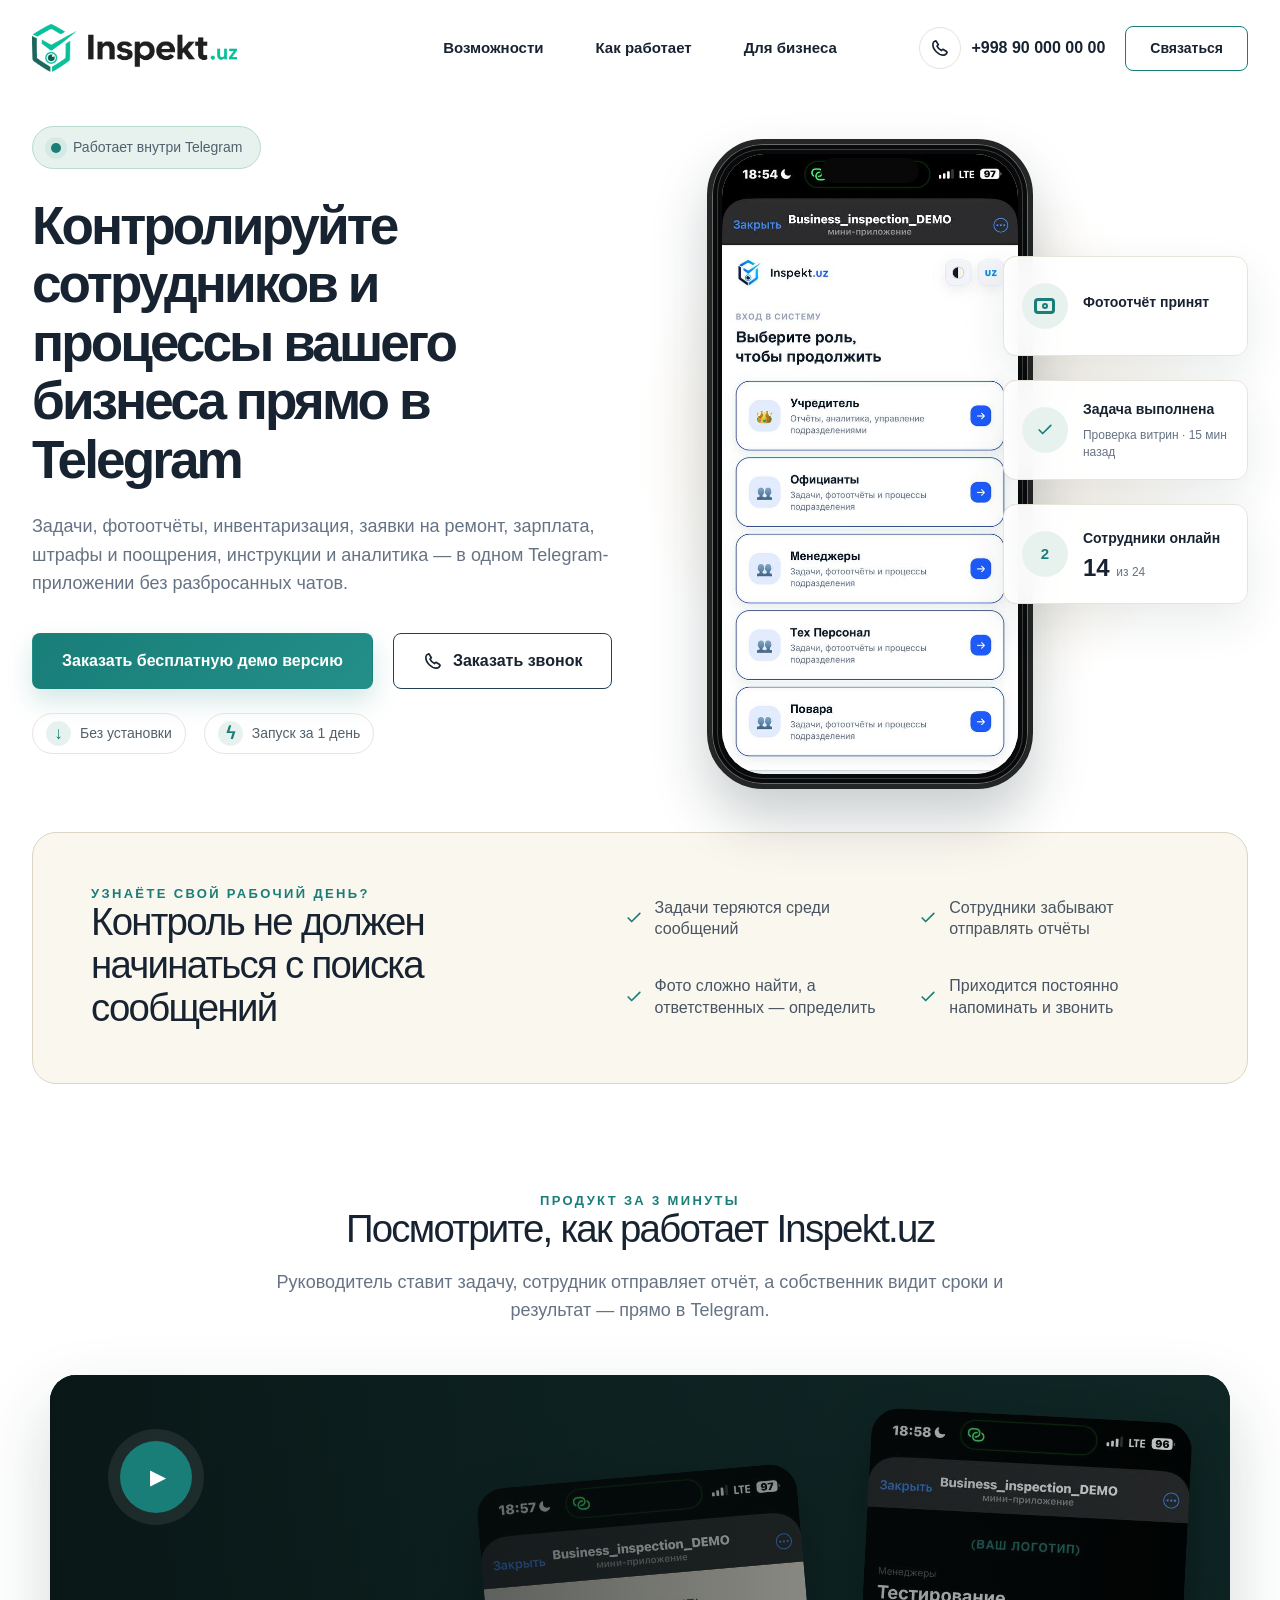
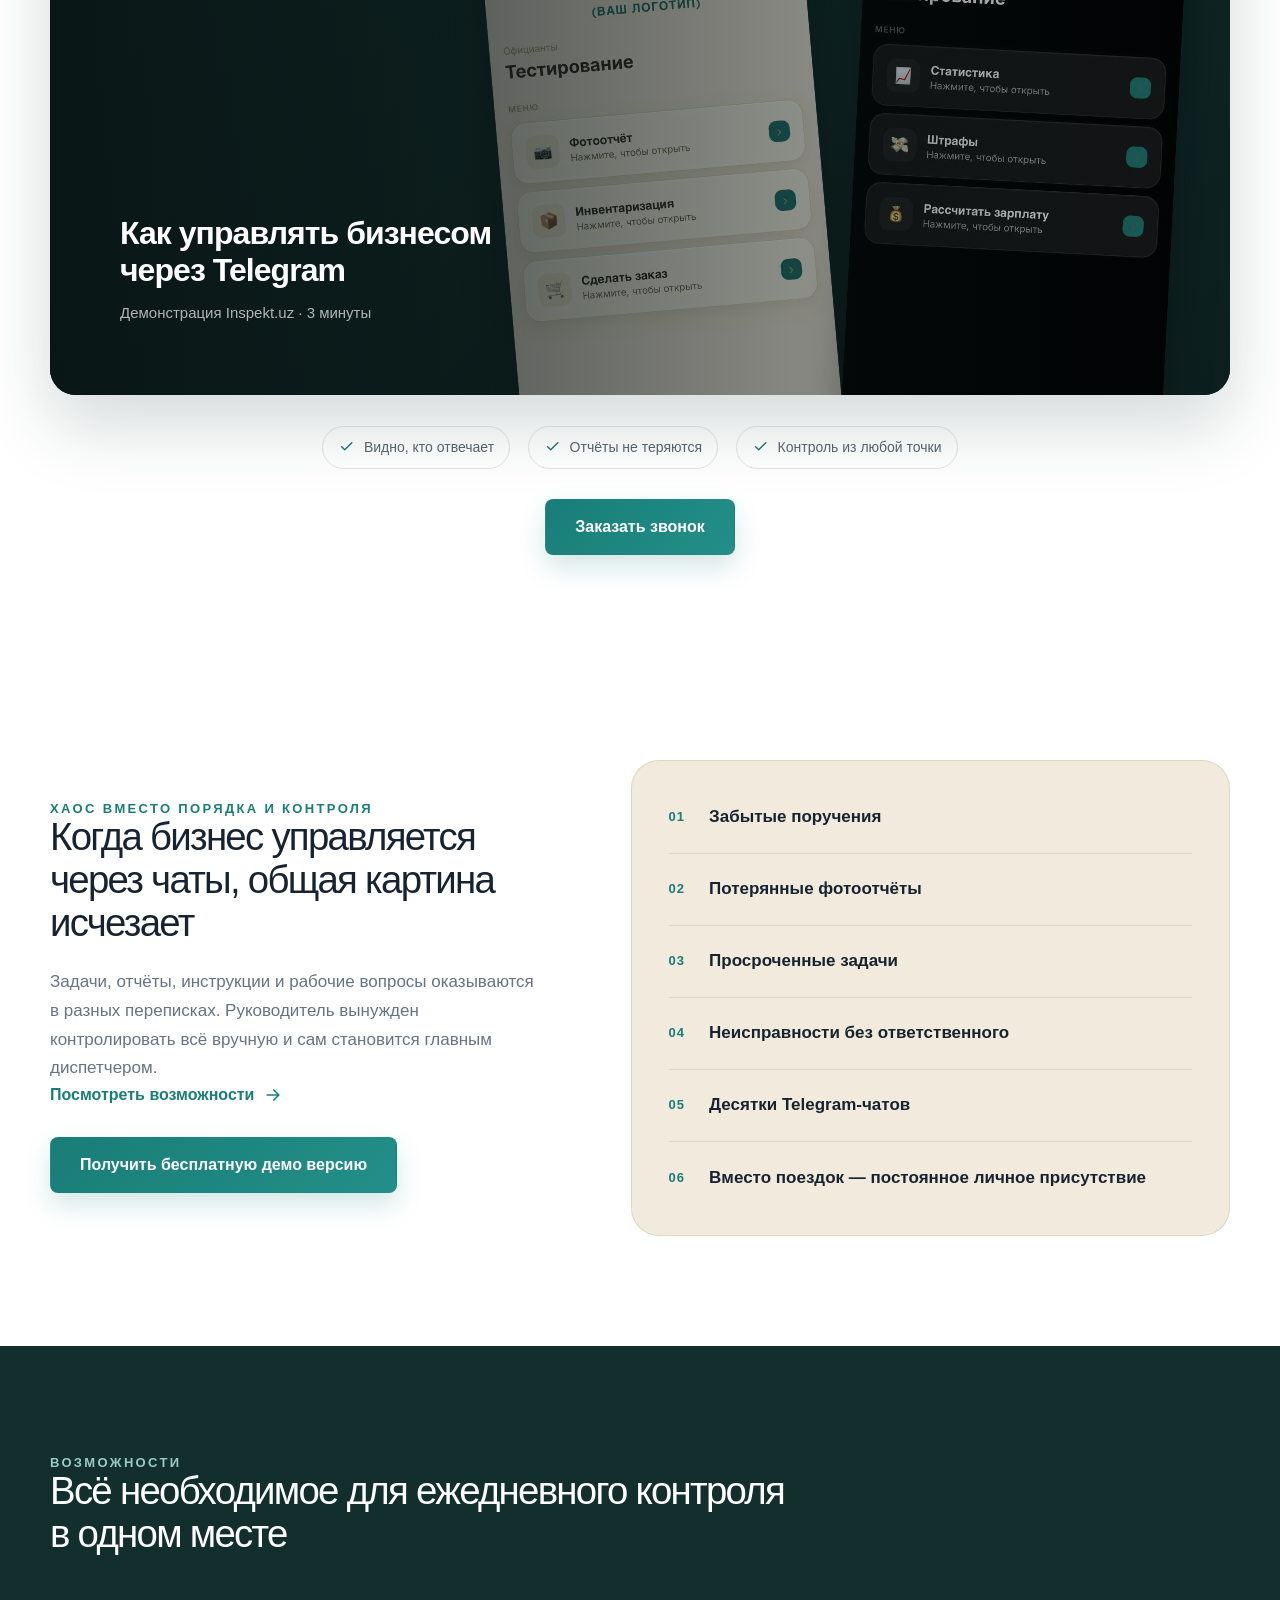
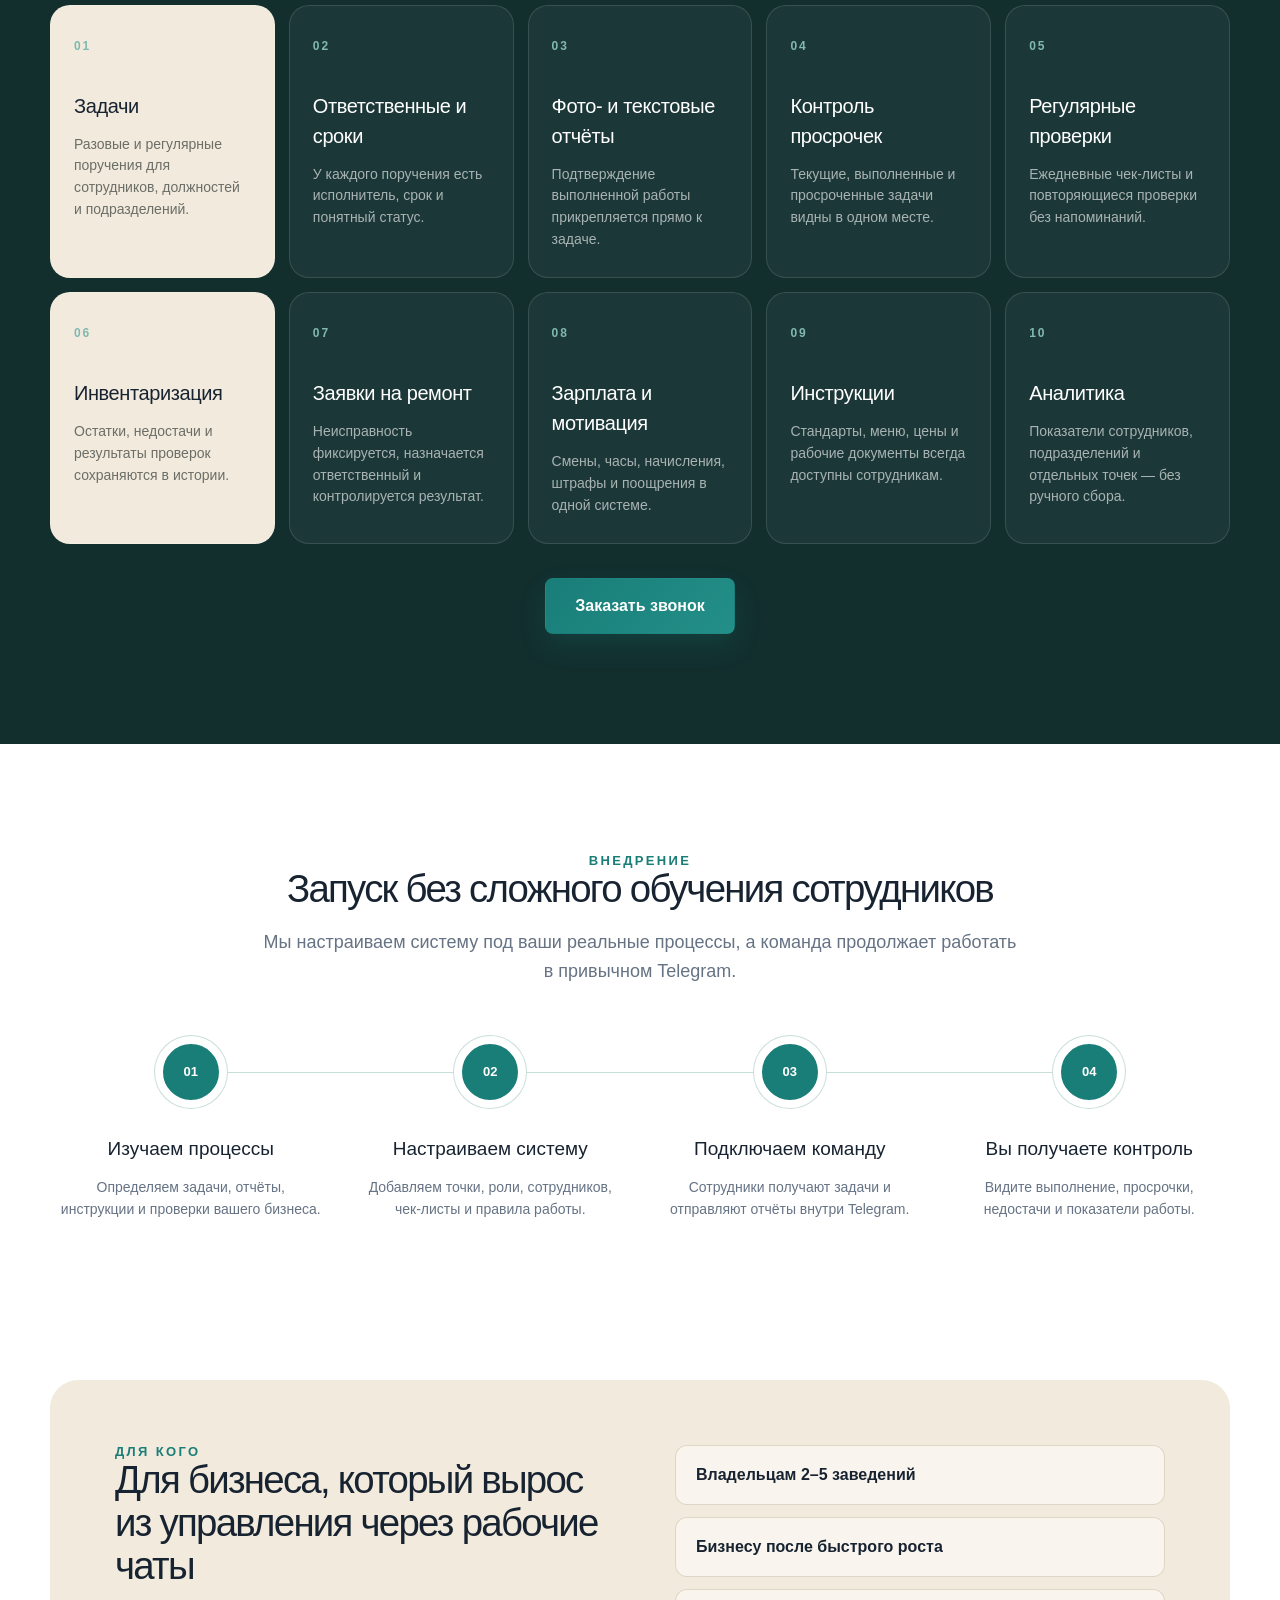
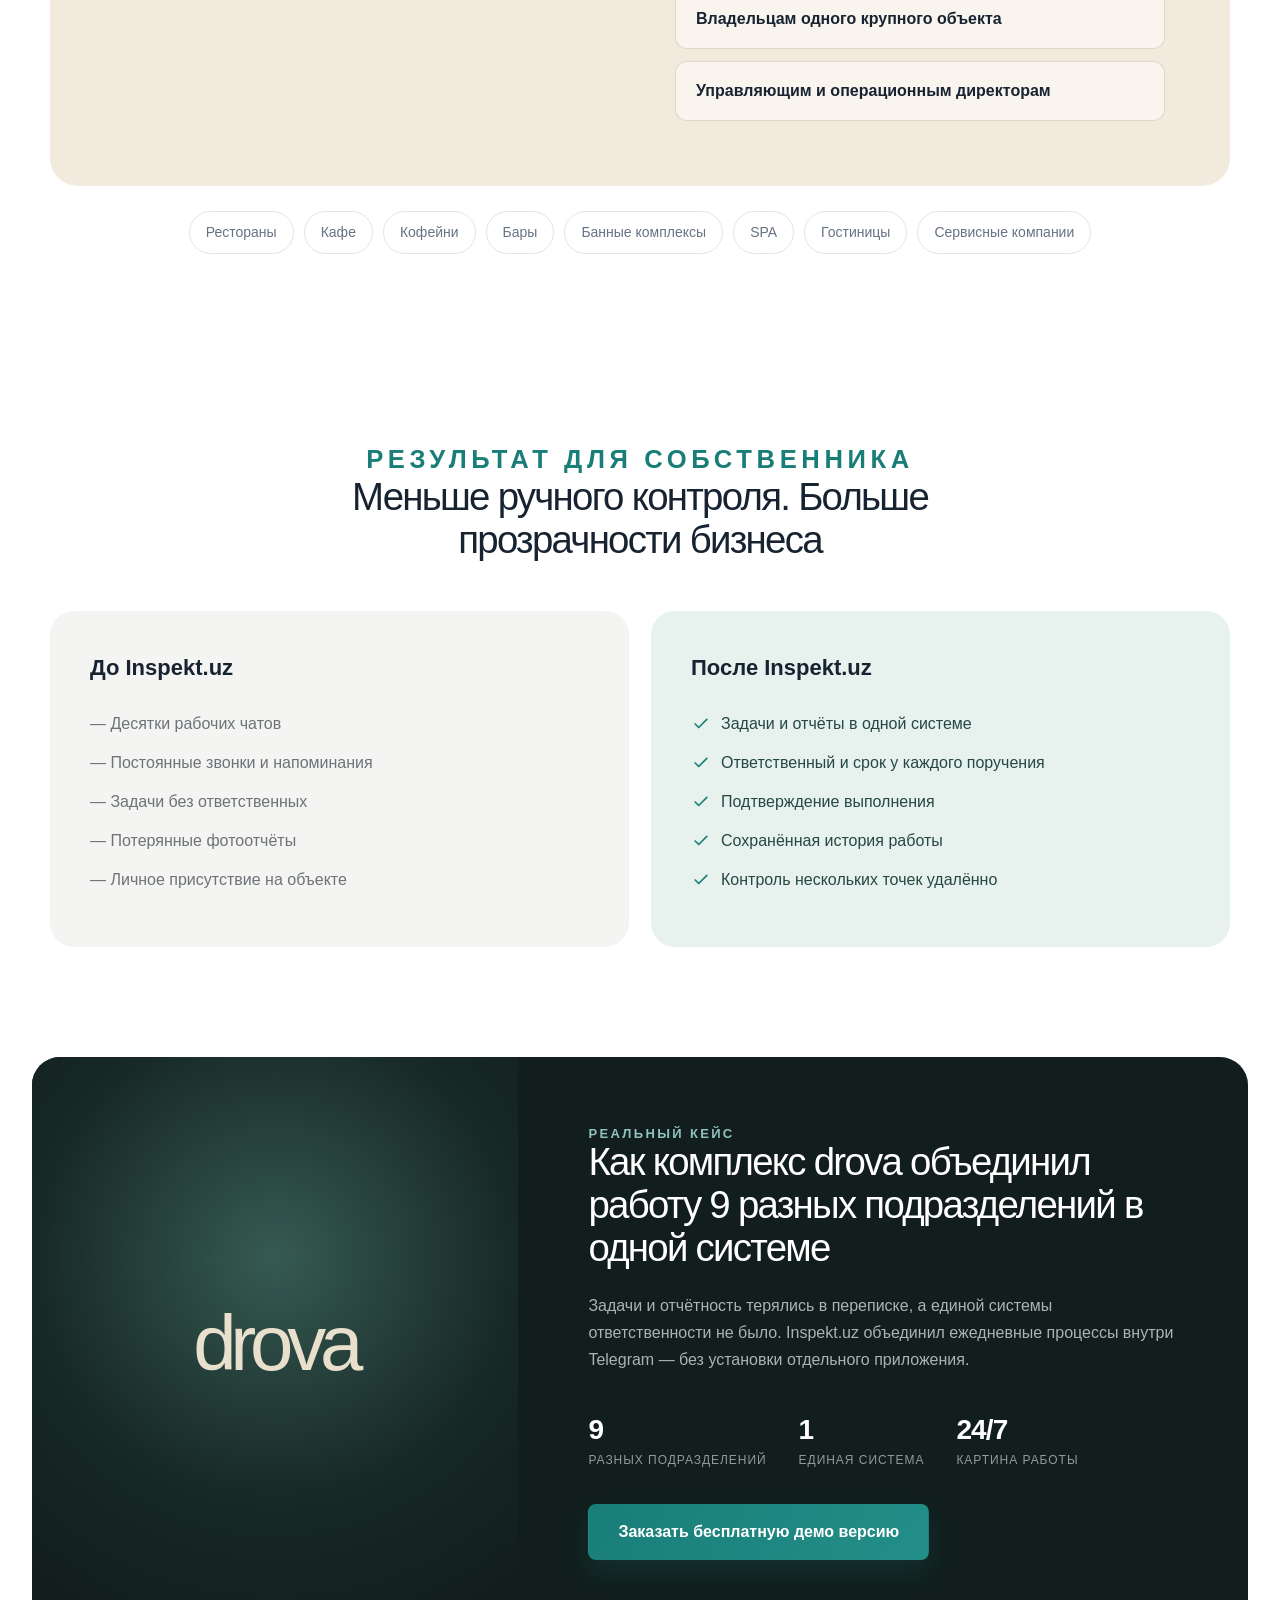
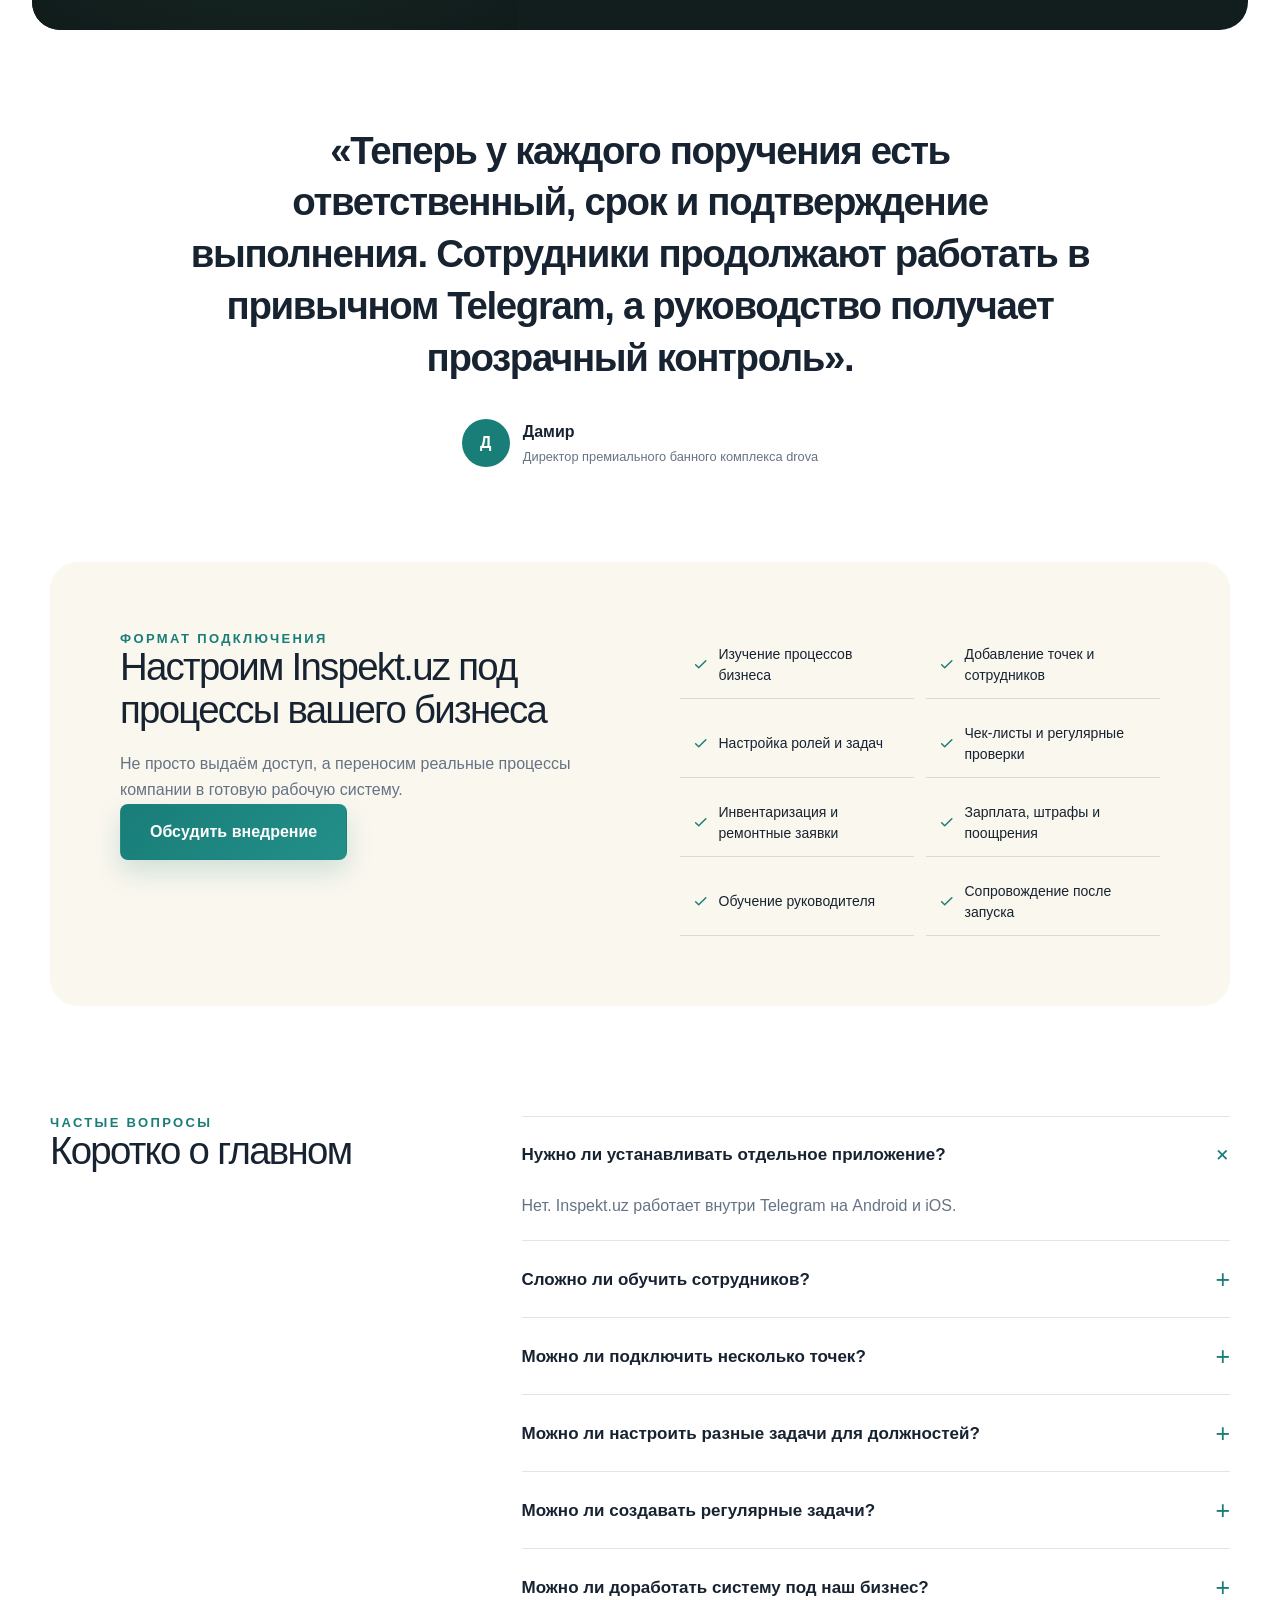
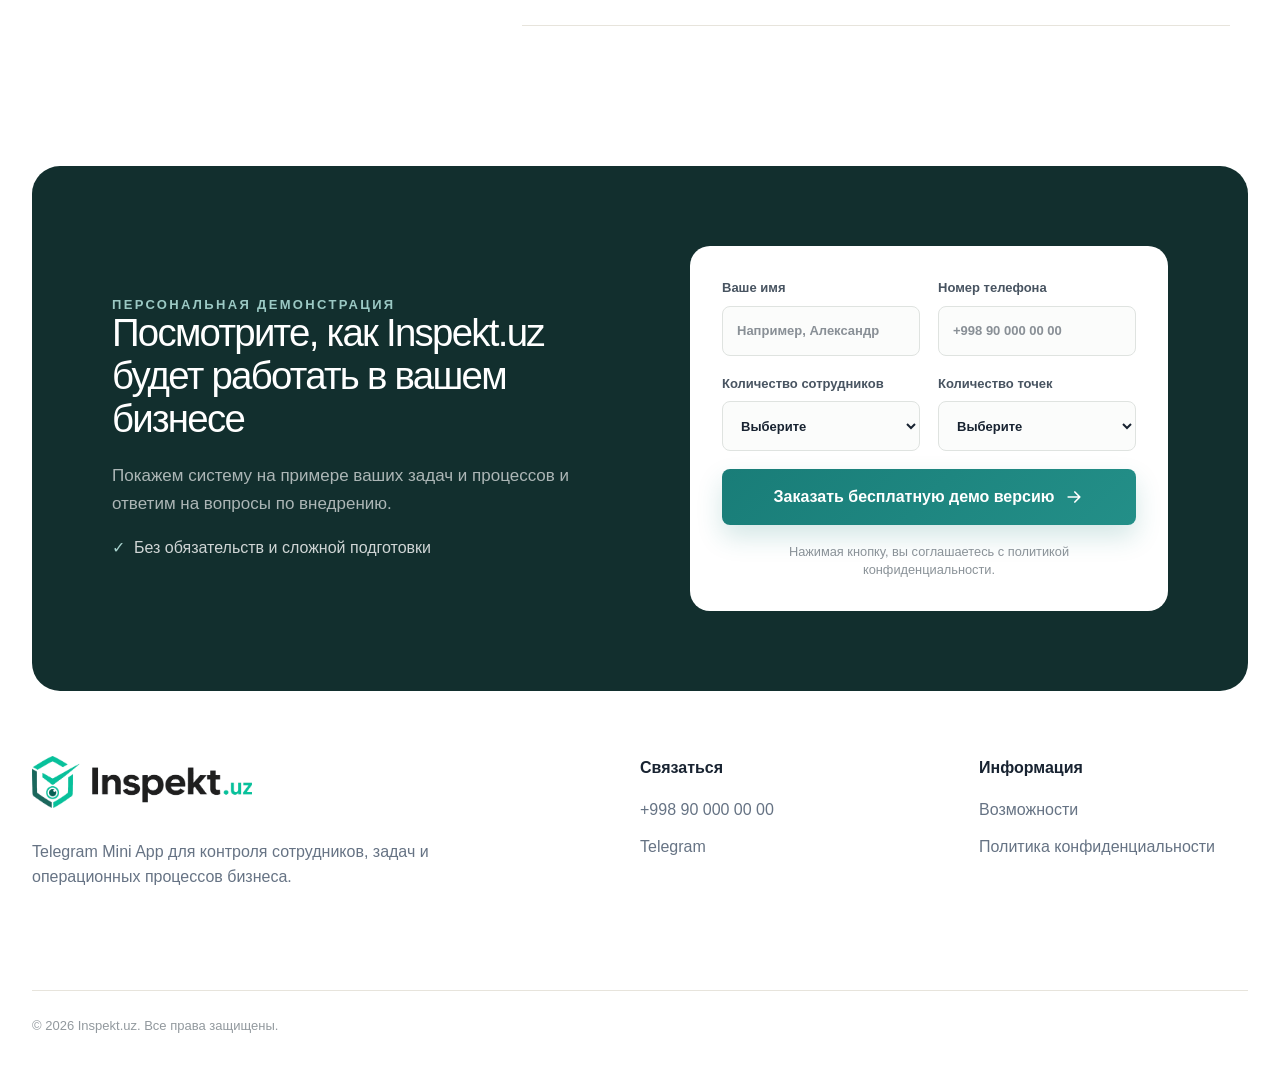
==== index.html @ cba23f5b "Update index.html" ====
<!doctype html>
<html lang="ru">
<head>
<!-- Google tag (gtag.js) -->
<script async src="https://www.googletagmanager.com/gtag/js?id=G-EM5S55DJ59"></script>
<script>
  window.dataLayer = window.dataLayer || [];
  function gtag(){dataLayer.push(arguments);}
  gtag('js', new Date());
  gtag('config', 'G-EM5S55DJ59');
</script>

<meta charset="utf-8"/>
<meta name="viewport" content="width=device-width,initial-scale=1"/>
<link rel="preload" as="image" href="[data-uri]"/>
<link rel="preload" as="image" href="[data-uri]"/>
<link rel="preload" as="image" href="[data-uri]"/>
<style>
.geist_a71539c9-module__T19VSG__className{font-family:Geist,Geist Fallback;font-style:normal}.geist_a71539c9-module__T19VSG__variable{--font-geist-sans:"Geist", "Geist Fallback"}
.geist_mono_8d43a2aa-module__8Li5zG__className{font-family:Geist Mono,Geist Mono Fallback;font-style:normal}.geist_mono_8d43a2aa-module__8Li5zG__variable{--font-geist-mono:"Geist Mono", "Geist Mono Fallback"}
@layer theme{:root,:host{--font-sans:ui-sans-serif, system-ui, sans-serif, "Apple Color Emoji", "Segoe UI Emoji", "Segoe UI Symbol", "Noto Color Emoji";--font-mono:ui-monospace, SFMono-Regular, Menlo, Monaco, Consolas, "Liberation Mono", "Courier New", monospace;--spacing:.25rem;--default-font-family:var(--font-sans);--default-mono-font-family:var(--font-mono)}}@layer base{*,:after,:before,::backdrop{box-sizing:border-box;border:0 solid;margin:0;padding:0}::file-selector-button{box-sizing:border-box;border:0 solid;margin:0;padding:0}html,:host{-webkit-text-size-adjust:100%;tab-size:4;line-height:1.5;font-family:var(--default-font-family,ui-sans-serif, system-ui, sans-serif, "Apple Color Emoji", "Segoe UI Emoji", "Segoe UI Symbol", "Noto Color Emoji");font-feature-settings:var(--default-font-feature-settings,normal);font-variation-settings:var(--default-font-variation-settings,normal);-webkit-tap-highlight-color:transparent}hr{height:0;color:inherit;border-top-width:1px}abbr:where([title]){-webkit-text-decoration:underline dotted;text-decoration:underline dotted}h1,h2,h3,h4,h5,h6{font-size:inherit;font-weight:inherit}a{color:inherit;-webkit-text-decoration:inherit;-webkit-text-decoration:inherit;-webkit-text-decoration:inherit;-webkit-text-decoration:inherit;text-decoration:inherit}b,strong{font-weight:bolder}code,kbd,samp,pre{font-family:var(--default-mono-font-family,ui-monospace, SFMono-Regular, Menlo, Monaco, Consolas, "Liberation Mono", "Courier New", monospace);font-feature-settings:var(--default-mono-font-feature-settings,normal);font-variation-settings:var(--default-mono-font-variation-settings,normal);font-size:1em}small{font-size:80%}sub,sup{vertical-align:baseline;font-size:75%;line-height:0;position:relative}sub{bottom:-.25em}sup{top:-.5em}table{text-indent:0;border-color:inherit;border-collapse:collapse}:-moz-focusring{outline:auto}progress{vertical-align:baseline}summary{display:list-item}ol,ul,menu{list-style:none}img,svg,video,canvas,audio,iframe,embed,object{vertical-align:middle;display:block}img,video{max-width:100%;height:auto}button,input,select,optgroup,textarea{font:inherit;font-feature-settings:inherit;font-variation-settings:inherit;letter-spacing:inherit;color:inherit;opacity:1;background-color:#0000;border-radius:0}::file-selector-button{font:inherit;font-feature-settings:inherit;font-variation-settings:inherit;letter-spacing:inherit;color:inherit;opacity:1;background-color:#0000;border-radius:0}:where(select:is([multiple],[size])) optgroup{font-weight:bolder}:where(select:is([multiple],[size])) optgroup option{padding-inline-start:20px}::file-selector-button{margin-inline-end:4px}::placeholder{opacity:1}@supports (not ((-webkit-appearance:-apple-pay-button))) or (contain-intrinsic-size:1px){::placeholder{color:currentColor}@supports (color:color-mix(in lab, red, red)){::placeholder{color:color-mix(in oklab, currentcolor 50%, transparent)}}}textarea{resize:vertical}::-webkit-search-decoration{-webkit-appearance:none}::-webkit-date-and-time-value{min-height:1lh;text-align:inherit}::-webkit-datetime-edit{display:inline-flex}::-webkit-datetime-edit-fields-wrapper{padding:0}::-webkit-datetime-edit{padding-block:0}::-webkit-datetime-edit-year-field{padding-block:0}::-webkit-datetime-edit-month-field{padding-block:0}::-webkit-datetime-edit-day-field{padding-block:0}::-webkit-datetime-edit-hour-field{padding-block:0}::-webkit-datetime-edit-minute-field{padding-block:0}::-webkit-datetime-edit-second-field{padding-block:0}::-webkit-datetime-edit-millisecond-field{padding-block:0}::-webkit-datetime-edit-meridiem-field{padding-block:0}::-webkit-calendar-picker-indicator{line-height:1}:-moz-ui-invalid{box-shadow:none}button,input:where([type=button],[type=reset],[type=submit]){appearance:button}::file-selector-button{appearance:button}::-webkit-inner-spin-button{height:auto}::-webkit-outer-spin-button{height:auto}[hidden]:where(:not([hidden=until-found])){display:none!important}}@layer components;@layer utilities{.visible{visibility:visible}.relative{position:relative}.start{inset-inline-start:var(--spacing)}.table{display:table}.antialiased{-webkit-font-smoothing:antialiased;-moz-osx-font-smoothing:grayscale}}:root{--ink:#182331;--muted:#667384;--teal:#197d78;--teal-dark:#0f625f;--teal-soft:#e7f2ee;--sand:#f2ebdd;--sand-light:#faf7ef;--gold:#b2a783;--line:#e7e4dc;--white:#fff;--shadow:0 18px 45px #1a2a2f17}*{box-sizing:border-box}html{scroll-behavior:smooth}body{background:var(--white);color:var(--ink);-webkit-font-smoothing:antialiased;margin:0;font-family:Arial,Helvetica,sans-serif}a{color:inherit;text-decoration:none}button,input,select{font:inherit}svg{fill:none;stroke:currentColor;stroke-width:2px;stroke-linecap:round;stroke-linejoin:round;width:1.25em;height:1.25em}.site-header{z-index:20;grid-template-columns:1fr auto 1fr;align-items:center;gap:36px;width:min(1360px,100% - 64px);height:96px;margin:0 auto;display:grid;position:relative}.brand{letter-spacing:-.04em;align-items:center;gap:13px;width:fit-content;font-size:28px;font-weight:800;display:inline-flex}.mark{grid-template-rows:1fr 1fr;grid-template-columns:1fr 1fr;gap:3px;width:34px;height:34px;display:grid;transform:rotate(45deg)}.mark i{background:var(--teal);border-radius:2px;display:block}.mark i:first-child{border-radius:9px 2px 2px}.mark i:last-child{border-radius:2px 2px 9px}.site-header nav{align-items:center;gap:52px;font-size:15px;font-weight:700;display:flex}.site-header nav a,footer a{transition:color .2s}.site-header nav a:hover,footer a:hover{color:var(--teal)}.header-actions{justify-content:flex-end;align-items:center;gap:20px;display:flex}.phone-link{white-space:nowrap;align-items:center;gap:10px;font-weight:700;display:inline-flex}.round-icon{border:1px solid var(--line);width:42px;height:42px;color:var(--ink);border-radius:50%;place-items:center;display:grid}.button{cursor:pointer;border:1px solid #0000;border-radius:8px;justify-content:center;align-items:center;gap:10px;min-height:56px;padding:0 29px;font-weight:750;transition:transform .2s,box-shadow .2s,background .2s;display:inline-flex}.button:hover{transform:translateY(-2px)}.button-primary{color:#fff;background:linear-gradient(135deg, var(--teal), #238f88);box-shadow:0 12px 26px #197d7830}.button-primary:hover{box-shadow:0 16px 32px #197d7847}.button-outline{color:var(--ink);background:#fff;border-color:#254055}.button-outline:hover{background:var(--sand-light)}.button-small{border-color:var(--teal);min-height:45px;padding:0 24px;font-size:14px}.hero{grid-template-columns:51% 49%;align-items:center;width:min(1360px,100% - 64px);min-height:720px;margin:0 auto;display:grid;position:relative}.hero-copy{z-index:2;padding:30px 30px 78px 0;position:relative}.eyebrow{background:var(--teal-soft);color:#50616e;border:1px solid #b9d9d2;border-radius:999px;align-items:center;gap:12px;margin-bottom:28px;padding:10px 18px;font-size:14px;display:inline-flex}.eyebrow span{background:var(--teal);border-radius:50%;width:10px;height:10px;box-shadow:0 0 0 6px #197d7814}h1,h2,h3,p{margin-top:0}h1{letter-spacing:-.055em;max-width:690px;margin-bottom:23px;font-size:clamp(46px,4.15vw,67px);font-weight:800;line-height:1.1}.hero-lead{max-width:650px;color:var(--muted);margin-bottom:35px;font-size:18px;line-height:1.58}.hero-buttons{gap:20px;display:flex}.hero-notes{color:#52616c;gap:18px;margin-top:24px;display:flex}.hero-notes>span{border:1px solid var(--line);border-radius:999px;align-items:center;gap:9px;padding:7px 13px;font-size:14px;display:inline-flex}.note-icon{background:var(--teal-soft);width:25px;height:25px;color:var(--teal);border-radius:50%;place-items:center;font-size:17px;display:grid}.hero-visual{justify-content:center;align-items:center;height:100%;padding-right:160px;display:flex;position:relative}.soft-orbit{background:radial-gradient(circle,#f2ebdde6 0,#f2ebdd6b 47%,#0000 70%);border-radius:50%;width:580px;height:580px;position:absolute;top:58px;left:-20px}.phone-frame{z-index:3;background:#090a0b;border:5px solid #242525;border-radius:56px;width:326px;height:650px;padding:10px;position:relative;overflow:hidden;box-shadow:0 30px 55px #0d1f2438,inset 0 0 0 1px #6c6c6c}.phone-frame:after{content:"";pointer-events:none;border:1px solid #fff3;border-radius:45px;position:absolute;inset:5px}.phone-speaker{z-index:6;background:#080808;border-radius:999px;width:98px;height:25px;position:absolute;top:14px;left:50%;transform:translate(-50%)}.screen{background:var(--sand);border-radius:43px;width:100%;height:100%;overflow:hidden}.screen img{object-fit:cover;object-position:center top;width:100%;height:100%}.floating-cards{z-index:6;gap:24px;width:245px;display:grid;position:absolute;top:160px;right:0}.float-card{border:1px solid var(--line);min-height:100px;box-shadow:var(--shadow);-webkit-backdrop-filter:blur(12px);backdrop-filter:blur(12px);background:#fffffff2;border-radius:13px;align-items:center;gap:15px;padding:18px;display:flex}.float-card b{margin-bottom:7px;font-size:14px;display:block}.float-card small{color:var(--muted);font-size:12px;line-height:1.4;display:block}.float-card strong{font-size:24px;line-height:1;display:block}.float-card strong small{font-weight:400;display:inline}.float-icon{background:var(--teal-soft);width:46px;height:46px;color:var(--teal);border-radius:50%;flex:0 0 46px;place-items:center;font-weight:800;display:grid}.camera-icon:before{content:"";border:3px solid;border-radius:4px;width:21px;height:16px}.camera-icon:after{content:"";border:2px solid;border-radius:50%;width:6px;height:6px;position:absolute}.camera-icon{position:relative}.people-icon{letter-spacing:-4px;padding-right:4px;font-size:15px}.problem-strip{background:var(--sand-light);border:1px solid #ddd5c3;border-radius:24px;grid-template-columns:.9fr 1.1fr;gap:70px;width:min(1360px,100% - 64px);margin:0 auto;padding:54px 58px;display:grid}.kicker{color:var(--teal);text-transform:uppercase;letter-spacing:.18em;font-size:13px;font-weight:800;line-height:1}.problem-strip h2,.section-heading h2,.chaos-copy h2,.audience-panel h2,.case-copy h2,.setup-copy h2,.contact-copy h2{letter-spacing:-.045em;margin-bottom:0;font-size:clamp(34px,3vw,49px);line-height:1.12}.problem-list{grid-template-columns:1fr 1fr;gap:15px 24px;margin:0;padding:0;list-style:none;display:grid}.problem-list li{color:#485461;align-items:center;gap:11px;line-height:1.35;display:flex}.problem-list svg,.result-pills svg,.after svg,.setup-list svg{color:var(--teal);flex:none}.section{width:min(1180px,100% - 64px);margin:0 auto;padding:110px 0}.section-heading{max-width:760px;margin-bottom:50px}.section-heading.centered{text-align:center;margin-left:auto;margin-right:auto}.section-heading h2{margin-bottom:18px}.section-heading>p:last-child{color:var(--muted);font-size:18px;line-height:1.6}.video-section{padding-bottom:95px}.video-cover{aspect-ratio:16/8.4;color:#fff;cursor:pointer;background:#132424;border:0;border-radius:26px;width:100%;padding:0;position:relative;overflow:hidden;box-shadow:0 30px 70px #1030302e}.video-cover:after{content:"";background:linear-gradient(90deg,#081212e0,#08121233);position:absolute;inset:0}.video-screen{background:linear-gradient(135deg,#163c3a,#0d2221);justify-content:flex-end;gap:28px;padding:40px 55px;display:flex;position:absolute;inset:0;overflow:hidden}.video-screen img{object-fit:cover;object-position:top;border-radius:28px;width:30%;height:130%;transform:rotate(3deg);box-shadow:0 20px 45px #00000059}.video-screen img:first-child{transform:translateY(60px)rotate(-5deg)}.play{z-index:3;background:var(--teal);border-radius:50%;place-items:center;width:72px;height:72px;padding-left:4px;font-size:21px;display:grid;position:absolute;top:66px;left:70px;box-shadow:0 0 0 12px #ffffff14}.video-copy{z-index:3;text-align:left;max-width:430px;position:absolute;bottom:70px;left:70px}.video-copy b{letter-spacing:-.03em;font-size:32px;line-height:1.18;display:block}.video-copy small{color:#ffffffad;margin-top:12px;font-size:15px;display:block}.result-pills{justify-content:center;align-items:center;gap:18px;margin-top:24px;display:flex}.result-pills span{border:1px solid var(--line);color:#596572;border-radius:999px;align-items:center;gap:8px;padding:10px 15px;font-size:14px;display:inline-flex}.chaos-section{grid-template-columns:.9fr 1.1fr;align-items:center;gap:90px;display:grid}.chaos-copy h2{margin-bottom:24px}.chaos-copy>p:not(.kicker){color:var(--muted);font-size:17px;line-height:1.7}.text-link{color:var(--teal);align-items:center;gap:9px;font-weight:800;display:inline-flex}.chaos-card{background:var(--sand);border-radius:28px;padding:22px 38px;box-shadow:inset 0 0 0 1px #b2a7834d}.chaos-card div{border-bottom:1px solid #b2a78347;align-items:center;gap:24px;min-height:72px;display:flex}.chaos-card div:last-child{border:0}.chaos-card span{color:var(--teal);letter-spacing:.08em;font-size:13px;font-weight:800}.chaos-card b{font-size:17px}.features-section{color:#fff;background:#122f2e;width:100%;max-width:none;padding-left:max(32px,50% - 590px);padding-right:max(32px,50% - 590px)}.features-section .kicker{color:#9bc9c4}.feature-grid{grid-template-columns:repeat(5,1fr);gap:14px;display:grid}.feature-card{background:#ffffff0b;border:1px solid #ffffff1f;border-radius:20px;min-height:245px;padding:27px 23px}.feature-card.accented{background:var(--sand);color:var(--ink)}.feature-number{color:#80b8b2;letter-spacing:.16em;font-size:12px;font-weight:800}.feature-card h3{letter-spacing:-.02em;margin:34px 0 13px;font-size:20px}.feature-card p{color:#ffffff9e;font-size:14px;line-height:1.55}.feature-card.accented p{color:#6b6d67}.steps-section{padding-bottom:90px}.steps{grid-template-columns:repeat(4,1fr);gap:18px;display:grid;position:relative}.steps:before{content:"";background:#c8ded9;height:1px;position:absolute;top:36px;left:12%;right:12%}.steps article{z-index:2;text-align:center;padding:0 10px;position:relative}.steps article>span{background:var(--teal);color:#fff;border:8px solid #fff;border-radius:50%;place-items:center;width:72px;height:72px;margin:0 auto 27px;font-size:13px;font-weight:800;display:grid;box-shadow:0 0 0 1px #c8ded9}.steps h3{margin-bottom:12px;font-size:19px}.steps p{color:var(--muted);font-size:14px;line-height:1.6}.audience-section{padding-top:70px}.audience-panel{background:var(--sand);border-radius:28px;grid-template-columns:1fr 1fr;gap:70px;padding:65px;display:grid}.audience-list{gap:12px;display:grid}.audience-list span{background:#ffffff80;border:1px solid #b2a78361;border-radius:12px;padding:17px 20px;font-weight:700}.industries{flex-wrap:wrap;justify-content:center;gap:10px;margin-top:25px;display:flex}.industries span{border:1px solid var(--line);color:var(--muted);border-radius:999px;padding:10px 16px;font-size:14px}.comparison-section{padding-top:80px}.comparison{grid-template-columns:1fr 1fr;gap:22px;display:grid}.comparison article{border-radius:24px;padding:40px}.comparison .before{color:#6d7378;background:#f4f4f2}.comparison .after{background:var(--teal-soft);color:#264744}.comparison-label{color:var(--ink);margin-bottom:28px;font-size:22px;font-weight:800;display:block}.comparison p{align-items:center;gap:10px;margin-bottom:15px;font-size:16px;display:flex}.case-section{color:#fff;background:#111e1d;border-radius:28px;grid-template-columns:.8fr 1.2fr;width:min(1360px,100% - 64px);min-height:560px;padding:0;display:grid;overflow:hidden}.case-brand{letter-spacing:-.08em;color:#e8dfcd;background:radial-gradient(circle at 50% 35%,#365a53 0,#172825 55%,#101b1a 100%);place-items:center;font-size:78px;font-weight:300;display:grid}.case-copy{padding:70px}.case-copy .kicker{color:#91c3bd}.case-copy h2{margin-bottom:23px}.case-copy>p:not(.kicker){color:#ffffffa8;line-height:1.7}.case-stats{gap:32px;margin:35px 0;display:flex}.case-stats span{color:#ffffff8c;text-transform:uppercase;letter-spacing:.08em;font-size:12px}.case-stats b{color:#fff;letter-spacing:-.03em;font-size:28px;display:block}.testimonial-section{text-align:center;padding-top:95px;padding-bottom:95px}.testimonial-section blockquote{letter-spacing:-.035em;max-width:900px;margin:0 auto 35px;font-size:clamp(27px,3vw,42px);font-weight:700;line-height:1.35}.author{text-align:left;align-items:center;gap:13px;display:inline-flex}.author>span{color:#fff;background:var(--teal);border-radius:50%;place-items:center;width:48px;height:48px;font-weight:800;display:grid}.author b,.author small{display:block}.author small{color:var(--muted);margin-top:3px}.setup-section{background:var(--sand-light);border-radius:28px;grid-template-columns:1fr 1fr;gap:80px;padding:70px;display:grid}.setup-copy h2{margin-bottom:20px}.setup-copy>p:not(.kicker){color:var(--muted);line-height:1.65}.setup-list{grid-template-columns:1fr 1fr;gap:12px;display:grid}.setup-list span{border-bottom:1px solid #e2dac9;align-items:center;gap:9px;padding:12px;font-size:14px;display:flex}.faq-section{grid-template-columns:.7fr 1.3fr;gap:90px;display:grid}.faq-list details{border-top:1px solid var(--line)}.faq-list details:last-child{border-bottom:1px solid var(--line)}.faq-list summary{cursor:pointer;justify-content:space-between;align-items:center;gap:24px;min-height:76px;font-size:17px;font-weight:750;list-style:none;display:flex}.faq-list summary::-webkit-details-marker{display:none}.faq-list summary span{color:var(--teal);font-size:25px;font-weight:400;transition:transform .2s}.faq-list details[open] summary span{transform:rotate(45deg)}.faq-list details p{max-width:700px;color:var(--muted);padding:0 45px 22px 0;line-height:1.6}.contact-section{color:#fff;background:#122f2e;border-radius:28px;grid-template-columns:1fr 1fr;align-items:center;gap:100px;width:min(1360px,100% - 64px);margin:30px auto 0;padding:80px;display:grid}.contact-copy .kicker{color:#9bc9c4}.contact-copy h2{margin-bottom:22px}.contact-copy>p:not(.kicker){color:#ffffffa6;font-size:17px;line-height:1.65}.contact-note{color:#fffc;align-items:center;gap:9px;margin-top:18px;display:inline-flex}.contact-note span{color:#a8d3ce}form{color:var(--ink);background:#fff;border-radius:20px;grid-template-columns:1fr 1fr;gap:18px;padding:32px;display:grid}form label{color:#485461;gap:8px;font-size:13px;font-weight:700;display:grid}form input,form select{width:100%;height:50px;color:var(--ink);background:#fbfcfb;border:1px solid #dfe3e0;border-radius:8px;outline:none;padding:0 14px}form input:focus,form select:focus{border-color:var(--teal);box-shadow:0 0 0 3px #197d781a}form .button{border:0;grid-column:1/-1;width:100%}form>small{color:#8a9298;text-align:center;grid-column:1/-1;line-height:1.4}.success-message{text-align:center;min-height:370px;color:var(--ink);background:#fff;border-radius:20px;flex-direction:column;justify-content:center;align-items:center;padding:50px;display:flex}.success-message>span{background:var(--teal-soft);width:66px;height:66px;color:var(--teal);border-radius:50%;place-items:center;font-size:28px;display:grid}.success-message h3{margin:22px 0 10px;font-size:27px}.success-message p{max-width:360px;color:var(--muted);line-height:1.6}footer{grid-template-columns:2fr 1fr 1fr;gap:70px;width:min(1360px,100% - 64px);margin:0 auto;padding:65px 0 30px;display:grid}.footer-brand p{max-width:430px;color:var(--muted);margin-top:24px;line-height:1.6}footer>div:not(.footer-brand){color:var(--muted);flex-direction:column;gap:13px;display:flex}footer>div b{color:var(--ink);margin-bottom:5px}.copyright{border-top:1px solid var(--line);color:#92999e;grid-column:1/-1;margin-top:30px;padding-top:25px;font-size:13px}@media (max-width:1100px){.site-header{grid-template-columns:1fr auto}.site-header nav,.phone-link{display:none}.hero{grid-template-columns:55% 45%;min-height:670px}.hero-visual{padding-right:0}.phone-frame{width:285px;height:570px}.floating-cards{display:none}.feature-grid{grid-template-columns:repeat(2,1fr)}.feature-card:last-child{grid-column:span 2}.case-copy{padding:50px}}@media (max-width:800px){.site-header,.hero,.problem-strip,.case-section,.contact-section,footer{width:min(100% - 32px,620px)}.site-header{height:76px}.brand{font-size:23px}.mark{width:29px;height:29px}.button-small{min-height:41px;padding:0 16px}.hero{text-align:center;grid-template-columns:1fr;min-height:auto;padding-top:50px;overflow:hidden}.hero-copy{padding:0}.eyebrow{margin-bottom:22px}h1{margin-left:auto;margin-right:auto;font-size:clamp(40px,11vw,55px)}.hero-lead{margin-left:auto;margin-right:auto;font-size:16px}.hero-buttons,.hero-notes{justify-content:center}.hero-visual{height:590px;margin-top:38px;padding:0}.soft-orbit{width:520px;height:520px;left:50%;transform:translate(-50%)}.phone-frame{width:278px;height:555px}.problem-strip{text-align:center;grid-template-columns:1fr;gap:30px;padding:35px 25px}.problem-list{text-align:left;grid-template-columns:1fr}.section{width:min(100% - 32px,620px);padding:78px 0}.section-heading{text-align:center;margin-left:auto;margin-right:auto}.video-cover{aspect-ratio:1/.85}.video-screen{opacity:.5;gap:12px;padding:20px}.video-screen img{width:48%}.play{width:58px;height:58px;top:30px;left:30px}.video-copy{max-width:calc(100% - 60px);bottom:34px;left:30px}.video-copy b{font-size:25px}.result-pills{flex-wrap:wrap}.chaos-section,.faq-section{grid-template-columns:1fr;gap:45px}.features-section{border-radius:0;width:100%;padding-left:16px;padding-right:16px}.feature-grid{grid-template-columns:1fr}.feature-card:last-child{grid-column:auto}.steps{grid-template-columns:1fr 1fr;gap:38px 15px}.steps:before{display:none}.audience-panel{text-align:center;grid-template-columns:1fr;gap:35px;padding:38px 25px}.comparison,.case-section{grid-template-columns:1fr}.case-brand{min-height:240px;font-size:60px}.case-copy{text-align:center;padding:45px 28px}.case-stats{flex-wrap:wrap;justify-content:center}.setup-section{text-align:center;grid-template-columns:1fr;gap:45px;padding:42px 25px}.setup-list{text-align:left}.contact-section{text-align:center;grid-template-columns:1fr;gap:40px;padding:48px 25px}form{text-align:left}footer{grid-template-columns:1fr 1fr}.footer-brand{grid-column:1/-1}}@media (max-width:520px){.site-header{width:calc(100% - 28px)}.header-actions .button{border-radius:50%;width:42px;padding:0;font-size:0}.header-actions .button:after{content:"→";font-size:20px}.hero{width:calc(100% - 28px);padding-top:35px}h1{font-size:40px;line-height:1.06}.hero-buttons{flex-direction:column;gap:12px}.hero-buttons .button{width:100%}.hero-notes{gap:7px}.hero-notes>span{padding:7px 9px;font-size:12px}.problem-strip{width:calc(100% - 28px)}.problem-strip h2,.section-heading h2,.chaos-copy h2,.audience-panel h2,.case-copy h2,.setup-copy h2,.contact-copy h2{font-size:34px}.video-cover{aspect-ratio:.86}.result-pills{flex-direction:column;align-items:stretch}.result-pills span{justify-content:center}.chaos-card{padding:15px 20px}.feature-card{min-height:210px}.steps{grid-template-columns:1fr}.comparison article{padding:28px 22px}.case-copy{padding:40px 22px}.case-stats{gap:19px}.setup-list{grid-template-columns:1fr}.testimonial-section blockquote{font-size:25px}form{grid-template-columns:1fr;padding:22px}form .button,form>small{grid-column:1}footer{grid-template-columns:1fr;width:calc(100% - 28px)}.footer-brand{grid-column:auto}}@media (prefers-reduced-motion:reduce){html{scroll-behavior:auto}*,:before,:after{transition:none!important}}

</style>
<meta name="next-size-adjust" content=""/>
<title>Inspekt.uz — контроль бизнеса в Telegram</title>
<meta name="description" content="Задачи, фотоотчёты, инвентаризация, заявки, сотрудники и аналитика в одном Telegram-приложении."/>
<meta name="codex-preview" content="development"/>
<link rel="icon" type="image/png" href="[data-uri]"/>

<style id="brand-logo-styles">
.brand-logo{display:block;width:205px;height:auto;object-fit:contain}
.site-header .brand{flex:0 0 auto}
.footer-brand .brand-logo{width:220px}
@media(max-width:800px){.brand-logo{width:170px}.footer-brand .brand-logo{width:190px}}
@media(max-width:520px){.brand-logo{width:145px}.footer-brand .brand-logo{width:180px}}
</style>
<!-- Facebook Pixel Code -->
<script>
!function(f,b,e,v,n,t,s)
{if(f.fbq)return;n=f.fbq=function(){n.callMethod?
n.callMethod.apply(n,arguments):n.queue.push(arguments)};
if(!f._fbq)f._fbq=n;n.push=n;n.loaded=!0;n.version='2.0';
n.queue=[];t=b.createElement(e);t.async=!0;
t.src=v;s=b.getElementsByTagName(e)[0];
s.parentNode.insertBefore(t,s)}(window,document,'script',
'https://connect.facebook.net/en_US/fbevents.js');
fbq('init', '4637383239875785');
fbq('track', 'PageView');
</script>
<noscript><img height="1" width="1" style="display:none"
src="https://www.facebook.com/tr?id=4637383239875785&ev=PageView&noscript=1"
/></noscript>
<!-- End Facebook Pixel Code -->
</head>
<body class="geist_a71539c9-module__T19VSG__variable geist_mono_8d43a2aa-module__8Li5zG__variable antialiased">
<div hidden="">
<!--$-->
<!--/$-->
</div>
<main>
<header class="site-header">
<a class="brand" href="#top" aria-label="Inspekt.uz — на главную">
<img class="brand-logo" src="[data-uri]" alt="Inspekt.uz"/>
</a>
<nav aria-label="Главная навигация">
<a href="#features">Возможности</a>
<a href="#how">Как работает</a>
<a href="#business">Для бизнеса</a>
</nav>
<div class="header-actions">
<a class="phone-link" href="tel:+998900000000" data-event="phone_click">
<span class="round-icon">
<svg viewBox="0 0 24 24" aria-hidden="true">
<path d="M7.2 3.5 10 8.1 8.4 9.8c1.1 2.3 3 4.2 5.3 5.3l1.7-1.6 4.6 2.8c.4.3.6.8.4 1.3-.5 1.3-1.8 2.7-3.3 2.9C10.4 21.2 2.8 13.6 3.5 6.9c.2-1.5 1.6-2.8 2.9-3.3.3-.2.6-.2.8-.1Z">
</path>
</svg>
</span>+998 90 000 00 00</a>
<a class="button button-outline button-small" href="#contact">Связаться</a>
</div>
</header>
<section class="hero" id="top">
<div class="hero-copy">
<div class="eyebrow">
<span>
</span>Работает внутри Telegram</div>
<h1>Контролируйте сотрудников и процессы вашего бизнеса прямо в Telegram</h1>
<p class="hero-lead">Задачи, фотоотчёты, инвентаризация, заявки на ремонт, зарплата, штрафы и поощрения, инструкции и аналитика — в одном Telegram-приложении без разбросанных чатов.</p>
<div class="hero-buttons">
<a class="button button-primary" href="#contact" data-event="demo_click">Заказать бесплатную демо версию</a>
<a class="button button-outline" href="tel:+998900000000" data-event="phone_click">
<svg viewBox="0 0 24 24" aria-hidden="true">
<path d="M7.2 3.5 10 8.1 8.4 9.8c1.1 2.3 3 4.2 5.3 5.3l1.7-1.6 4.6 2.8c.4.3.6.8.4 1.3-.5 1.3-1.8 2.7-3.3 2.9C10.4 21.2 2.8 13.6 3.5 6.9c.2-1.5 1.6-2.8 2.9-3.3.3-.2.6-.2.8-.1Z">
</path>
</svg>Заказать звонок</a>
</div>
<div class="hero-notes">
<span>
<b class="note-icon">↓</b>Без установки</span>
<span>
<b class="note-icon">ϟ</b>Запуск за 1 день</span>
</div>
</div>
<div class="hero-visual" aria-label="Интерфейс Inspekt.uz на смартфоне">
<div class="soft-orbit">
</div>
<div class="phone-frame">
<div class="phone-speaker">
</div>
<div class="screen">
<img src="[data-uri]" alt="Панель управления Inspekt.uz"/>
</div>
</div>
<div class="floating-cards">
<div class="float-card">
<span class="float-icon camera-icon" aria-hidden="true">
</span>
<div>
<b>Фотоотчёт принят</b>
</div>
</div>
<div class="float-card">
<span class="float-icon">
<svg viewBox="0 0 24 24" aria-hidden="true">
<path d="m5 12 4.2 4.2L19 6.5">
</path>
</svg>
</span>
<div>
<b>Задача выполнена</b>
<small>Проверка витрин · 15 мин назад</small>
</div>
</div>
<div class="float-card">
<span class="float-icon people-icon" aria-hidden="true">2</span>
<div>
<b>Сотрудники онлайн</b>
<strong>14 <small>из 24</small>
</strong>
</div>
</div>
</div>
</div>
</section>
<section class="problem-strip" aria-label="Проблемы рабочего дня">
<div>
<p class="kicker">Узнаёте свой рабочий день?</p>
<h2>Контроль не должен начинаться с поиска сообщений</h2>
</div>
<ul class="problem-list">
<li>
<svg viewBox="0 0 24 24" aria-hidden="true">
<path d="m5 12 4.2 4.2L19 6.5">
</path>
</svg>Задачи теряются среди сообщений</li>
<li>
<svg viewBox="0 0 24 24" aria-hidden="true">
<path d="m5 12 4.2 4.2L19 6.5">
</path>
</svg>Сотрудники забывают отправлять отчёты</li>
<li>
<svg viewBox="0 0 24 24" aria-hidden="true">
<path d="m5 12 4.2 4.2L19 6.5">
</path>
</svg>Фото сложно найти, а ответственных — определить</li>
<li>
<svg viewBox="0 0 24 24" aria-hidden="true">
<path d="m5 12 4.2 4.2L19 6.5">
</path>
</svg>Приходится постоянно напоминать и звонить</li>
</ul>
</section>
<section class="section video-section" id="how">
<div class="section-heading centered">
<p class="kicker">Продукт за 3 минуты</p>
<h2>Посмотрите, как работает Inspekt.uz</h2>
<p>Руководитель ставит задачу, сотрудник отправляет отчёт, а собственник видит сроки и результат — прямо в Telegram.</p>
</div>
<button class="video-cover" type="button" data-event="video_start" aria-label="Запустить демонстрационное видео">
<div class="video-screen">
<img src="[data-uri]" alt=""/>
<img src="[data-uri]" alt=""/>
</div>
<span class="play">▶</span>
<span class="video-copy">
<b>Как управлять бизнесом через Telegram</b>
<small>Демонстрация Inspekt.uz · 3 минуты</small>
</span>
</button>
<div class="result-pills">
<span>
<svg viewBox="0 0 24 24" aria-hidden="true">
<path d="m5 12 4.2 4.2L19 6.5">
</path>
</svg>Видно, кто отвечает</span>
<span>
<svg viewBox="0 0 24 24" aria-hidden="true">
<path d="m5 12 4.2 4.2L19 6.5">
</path>
</svg>Отчёты не теряются</span>
<span>
<svg viewBox="0 0 24 24" aria-hidden="true">
<path d="m5 12 4.2 4.2L19 6.5">
</path>
</svg>Контроль из любой точки</span>
</div>
<div class="hero-buttons" style="justify-content: center; margin-top: 30px">
<a class="button button-primary" href="#contact">Заказать звонок</a>
</div>
</section>
<section class="section chaos-section">
<div class="chaos-copy">
<p class="kicker">Хаос вместо порядка и контроля</p>
<h2>Когда бизнес управляется через чаты, общая картина исчезает</h2>
<p>Задачи, отчёты, инструкции и рабочие вопросы оказываются в разных переписках. Руководитель вынужден контролировать всё вручную и сам становится главным диспетчером.</p>
<a class="text-link" href="#features">Посмотреть возможности <svg viewBox="0 0 24 24" aria-hidden="true">
<path d="M5 12h14M13 6l6 6-6 6">
</path>
</svg>
</a>
<div class="hero-buttons" style="margin-top: 30px">
<a class="button button-primary" href="#contact">Получить бесплатную демо версию</a>
</div>
</div>
<div class="chaos-card">
<div>
<span>01</span>
<b>Забытые поручения</b>
</div>
<div>
<span>02</span>
<b>Потерянные фотоотчёты</b>
</div>
<div>
<span>03</span>
<b>Просроченные задачи</b>
</div>
<div>
<span>04</span>
<b>Неисправности без ответственного</b>
</div>
<div>
<span>05</span>
<b>Десятки Telegram-чатов</b>
</div>
<div>
<span>06</span>
<b>Вместо поездок — постоянное личное присутствие</b>
</div>
</div>
</section>
<section class="section features-section" id="features">
<div class="section-heading">
<p class="kicker">Возможности</p>
<h2>Всё необходимое для ежедневного контроля в одном месте</h2>
</div>
<div class="feature-grid">
<article class="feature-card accented">
<span class="feature-number">01</span>
<h3>Задачи</h3>
<p>Разовые и регулярные поручения для сотрудников, должностей и подразделений.</p>
</article>
<article class="feature-card">
<span class="feature-number">02</span>
<h3>Ответственные и сроки</h3>
<p>У каждого поручения есть исполнитель, срок и понятный статус.</p>
</article>
<article class="feature-card">
<span class="feature-number">03</span>
<h3>Фото- и текстовые отчёты</h3>
<p>Подтверждение выполненной работы прикрепляется прямо к задаче.</p>
</article>
<article class="feature-card">
<span class="feature-number">04</span>
<h3>Контроль просрочек</h3>
<p>Текущие, выполненные и просроченные задачи видны в одном месте.</p>
</article>
<article class="feature-card">
<span class="feature-number">05</span>
<h3>Регулярные проверки</h3>
<p>Ежедневные чек-листы и повторяющиеся проверки без напоминаний.</p>
</article>
<article class="feature-card accented">
<span class="feature-number">06</span>
<h3>Инвентаризация</h3>
<p>Остатки, недостачи и результаты проверок сохраняются в истории.</p>
</article>
<article class="feature-card">
<span class="feature-number">07</span>
<h3>Заявки на ремонт</h3>
<p>Неисправность фиксируется, назначается ответственный и контролируется результат.</p>
</article>
<article class="feature-card">
<span class="feature-number">08</span>
<h3>Зарплата и мотивация</h3>
<p>Смены, часы, начисления, штрафы и поощрения в одной системе.</p>
</article>
<article class="feature-card">
<span class="feature-number">09</span>
<h3>Инструкции</h3>
<p>Стандарты, меню, цены и рабочие документы всегда доступны сотрудникам.</p>
</article>
<article class="feature-card">
<span class="feature-number">10</span>
<h3>Аналитика</h3>
<p>Показатели сотрудников, подразделений и отдельных точек — без ручного сбора.</p>
</article>
</div>
<div class="hero-buttons" style="justify-content: center; margin-top: 34px">
<a class="button button-primary" href="#contact">Заказать звонок</a>
</div>
</section>
<section class="section steps-section">
<div class="section-heading centered">
<p class="kicker">Внедрение</p>
<h2>Запуск без сложного обучения сотрудников</h2>
<p>Мы настраиваем систему под ваши реальные процессы, а команда продолжает работать в привычном Telegram.</p>
</div>
<div class="steps">
<article>
<span>0<!-- -->1</span>
<h3>Изучаем процессы</h3>
<p>Определяем задачи, отчёты, инструкции и проверки вашего бизнеса.</p>
</article>
<article>
<span>0<!-- -->2</span>
<h3>Настраиваем систему</h3>
<p>Добавляем точки, роли, сотрудников, чек-листы и правила работы.</p>
</article>
<article>
<span>0<!-- -->3</span>
<h3>Подключаем команду</h3>
<p>Сотрудники получают задачи и отправляют отчёты внутри Telegram.</p>
</article>
<article>
<span>0<!-- -->4</span>
<h3>Вы получаете контроль</h3>
<p>Видите выполнение, просрочки, недостачи и показатели работы.</p>
</article>
</div>
</section>
<section class="section audience-section" id="business">
<div class="audience-panel">
<div>
<p class="kicker">Для кого</p>
<h2>Для бизнеса, который вырос из управления через рабочие чаты</h2>
</div>
<div class="audience-list">
<span>Владельцам 2–5 заведений</span>
<span>Бизнесу после быстрого роста</span>
<span>Владельцам одного крупного объекта</span>
<span>Управляющим и операционным директорам</span>
</div>
</div>
<div class="industries">
<span>Рестораны</span>
<span>Кафе</span>
<span>Кофейни</span>
<span>Бары</span>
<span>Банные комплексы</span>
<span>SPA</span>
<span>Гостиницы</span>
<span>Сервисные компании</span>
</div>
</section>
<section class="section comparison-section">
<div class="section-heading centered">
<p class="kicker" style="font-size:clamp(20px,2vw,26px);line-height:1.2">Результат для собственника</p>
<h2>Меньше ручного контроля. Больше прозрачности бизнеса</h2>
</div>
<div class="comparison">
<article class="before">
<span class="comparison-label">До Inspekt.uz</span>
<p>—<!-- --> Десятки рабочих чатов</p>
<p>—<!-- --> Постоянные звонки и напоминания</p>
<p>—<!-- --> Задачи без ответственных</p>
<p>—<!-- --> Потерянные фотоотчёты</p>
<p>—<!-- --> Личное присутствие на объекте</p>
</article>
<article class="after">
<span class="comparison-label">После Inspekt.uz</span>
<p>
<svg viewBox="0 0 24 24" aria-hidden="true">
<path d="m5 12 4.2 4.2L19 6.5">
</path>
</svg>Задачи и отчёты в одной системе</p>
<p>
<svg viewBox="0 0 24 24" aria-hidden="true">
<path d="m5 12 4.2 4.2L19 6.5">
</path>
</svg>Ответственный и срок у каждого поручения</p>
<p>
<svg viewBox="0 0 24 24" aria-hidden="true">
<path d="m5 12 4.2 4.2L19 6.5">
</path>
</svg>Подтверждение выполнения</p>
<p>
<svg viewBox="0 0 24 24" aria-hidden="true">
<path d="m5 12 4.2 4.2L19 6.5">
</path>
</svg>Сохранённая история работы</p>
<p>
<svg viewBox="0 0 24 24" aria-hidden="true">
<path d="m5 12 4.2 4.2L19 6.5">
</path>
</svg>Контроль нескольких точек удалённо</p>
</article>
</div>
</section>
<section class="section case-section" data-event="case_view">
<div class="case-brand">drova</div>
<div class="case-copy">
<p class="kicker">Реальный кейс</p>
<h2>Как комплекс drova объединил работу 9 разных подразделений в одной системе</h2>
<p>Задачи и отчётность терялись в переписке, а единой системы ответственности не было. Inspekt.uz объединил ежедневные процессы внутри Telegram — без установки отдельного приложения.</p>
<div class="case-stats">
<span>
<b>9</b>разных подразделений</span>
<span>
<b>1</b>единая система</span>
<span>
<b>24/7</b>картина работы</span>
</div>
<a class="button button-primary" href="#contact">Заказать бесплатную демо версию</a>
</div>
</section>
<section class="section testimonial-section" data-event="testimonial_view">
<blockquote>«Теперь у каждого поручения есть ответственный, срок и подтверждение выполнения. Сотрудники продолжают работать в привычном Telegram, а руководство получает прозрачный контроль».</blockquote>
<div class="author">
<span>Д</span>
<div>
<b>Дамир</b>
<small>Директор премиального банного комплекса drova</small>
</div>
</div>
</section>
<section class="section setup-section">
<div class="setup-copy">
<p class="kicker">Формат подключения</p>
<h2>Настроим Inspekt.uz под процессы вашего бизнеса</h2>
<p>Не просто выдаём доступ, а переносим реальные процессы компании в готовую рабочую систему.</p>
<a class="button button-primary" href="#contact">Обсудить внедрение</a>
</div>
<div class="setup-list">
<span>
<svg viewBox="0 0 24 24" aria-hidden="true">
<path d="m5 12 4.2 4.2L19 6.5">
</path>
</svg>Изучение процессов бизнеса</span>
<span>
<svg viewBox="0 0 24 24" aria-hidden="true">
<path d="m5 12 4.2 4.2L19 6.5">
</path>
</svg>Добавление точек и сотрудников</span>
<span>
<svg viewBox="0 0 24 24" aria-hidden="true">
<path d="m5 12 4.2 4.2L19 6.5">
</path>
</svg>Настройка ролей и задач</span>
<span>
<svg viewBox="0 0 24 24" aria-hidden="true">
<path d="m5 12 4.2 4.2L19 6.5">
</path>
</svg>Чек-листы и регулярные проверки</span>
<span>
<svg viewBox="0 0 24 24" aria-hidden="true">
<path d="m5 12 4.2 4.2L19 6.5">
</path>
</svg>Инвентаризация и ремонтные заявки</span>
<span>
<svg viewBox="0 0 24 24" aria-hidden="true">
<path d="m5 12 4.2 4.2L19 6.5">
</path>
</svg>Зарплата, штрафы и поощрения</span>
<span>
<svg viewBox="0 0 24 24" aria-hidden="true">
<path d="m5 12 4.2 4.2L19 6.5">
</path>
</svg>Обучение руководителя</span>
<span>
<svg viewBox="0 0 24 24" aria-hidden="true">
<path d="m5 12 4.2 4.2L19 6.5">
</path>
</svg>Сопровождение после запуска</span>
</div>
</section>
<section class="section faq-section">
<div class="section-heading">
<p class="kicker">Частые вопросы</p>
<h2>Коротко о главном</h2>
</div>
<div class="faq-list">
<details open="">
<summary>Нужно ли устанавливать отдельное приложение?<span>+</span>
</summary>
<p>Нет. Inspekt.uz работает внутри Telegram на Android и iOS.</p>
</details>
<details>
<summary>Сложно ли обучить сотрудников?<span>+</span>
</summary>
<p>Нет. Для основных действий достаточно короткого обучения — команда остаётся в привычном Telegram.</p>
</details>
<details>
<summary>Можно ли подключить несколько точек?<span>+</span>
</summary>
<p>Да. Руководитель контролирует сотрудников и процессы разных объектов в одной системе.</p>
</details>
<details>
<summary>Можно ли настроить разные задачи для должностей?<span>+</span>
</summary>
<p>Да. Для каждой роли создаются свои задачи, инструкции, отчёты и зоны ответственности.</p>
</details>
<details>
<summary>Можно ли создавать регулярные задачи?<span>+</span>
</summary>
<p>Да. Поддерживаются ежедневные, еженедельные и другие повторяющиеся задачи и проверки.</p>
</details>
<details>
<summary>Можно ли доработать систему под наш бизнес?<span>+</span>
</summary>
<p>Да. Возможности и процессы можно адаптировать под конкретную компанию.</p>
</details>
</div>
</section>
<section class="contact-section" id="contact">
<div class="contact-copy">
<p class="kicker">Персональная демонстрация</p>
<h2>Посмотрите, как Inspekt.uz будет работать в вашем бизнесе</h2>
<p>Покажем систему на примере ваших задач и процессов и ответим на вопросы по внедрению.</p>
<div class="contact-note">
<span>✓</span>Без обязательств и сложной подготовки</div>
</div>
<form data-event="form_start">
<label>Ваше имя<input autocomplete="name" required="" placeholder="Например, Александр" name="name"/>
</label>
<label>Номер телефона<input type="tel" autocomplete="tel" required="" placeholder="+998 90 000 00 00" name="phone"/>
</label>
<label>Количество сотрудников<select required="" name="employees">
<option value="" disabled="" selected="">Выберите</option>
<option>5–15</option>
<option>16–40</option>
<option>41–80</option>
<option>Больше 80</option>
</select>
</label>
<label>Количество точек<select name="locations">
<option value="" disabled="" selected="">Выберите</option>
<option>1</option>
<option>2–5</option>
<option>6–10</option>
<option>Больше 10</option>
</select>
</label>
<button class="button button-primary" type="submit">Заказать бесплатную демо версию <svg viewBox="0 0 24 24" aria-hidden="true">
<path d="M5 12h14M13 6l6 6-6 6">
</path>
</svg>
</button>
<small>Нажимая кнопку, вы соглашаетесь с политикой конфиденциальности.</small>
</form>
</section>
<footer>
<div class="footer-brand">
<a class="brand" href="#top">
<img class="brand-logo" src="[data-uri]" alt="Inspekt.uz"/>
</a>
<p>Telegram Mini App для контроля сотрудников, задач и операционных процессов бизнеса.</p>
</div>
<div>
<b>Связаться</b>
<a href="tel:+998900000000">+998 90 000 00 00</a>
<a href="#contact">Telegram</a>
</div>
<div>
<b>Информация</b>
<a href="#features">Возможности</a>
<a href="#contact">Политика конфиденциальности</a>
</div>
<p class="copyright">© 2026 Inspekt.uz. Все права защищены.</p>
</footer>
</main>
<!--$-->
<!--/$-->

<script>
(function(){
  var f = document.querySelector('form[data-event="form_start"]');
  if (!f) return;
  f.addEventListener('submit', function(e){
    e.preventDefault();
    var fd = new FormData(f);
    var payload = {
      name: fd.get('name') || '',
      phone: fd.get('phone') || '',
      employees: fd.get('employees') || '',
      locations: fd.get('locations') || ''
    };
    var eventId = 'lead_' + Date.now();

    if (window.fbq) fbq('track', 'Lead', {}, {eventID: eventId});
    fetch('/api/capi', {
      method: 'POST',
      headers: {'Content-Type': 'application/json'},
      body: JSON.stringify({ event_name: 'Lead', event_id: eventId })
    }).catch(function(){});

    fetch('/api/lead', {
      method: 'POST',
      headers: {'Content-Type': 'application/json'},
      body: JSON.stringify(payload)
    }).catch(function(){});

    f.innerHTML = '<div style="grid-column:1/-1;text-align:center;padding:60px 10px">' +
      '<img src="[data-uri]" alt="Inspekt.uz" style="width:160px;height:auto;margin-bottom:20px"/>' +
      '<h3 style="font-size:27px;margin:0 0 10px">Спасибо за обращение!</h3>' +
      '<p style="color:#667384;margin:0">Команда Inspekt.uz свяжется с вами в ближайшее время.</p>' +
      '</div>';
  });
})();
</script>
</body>
</html>
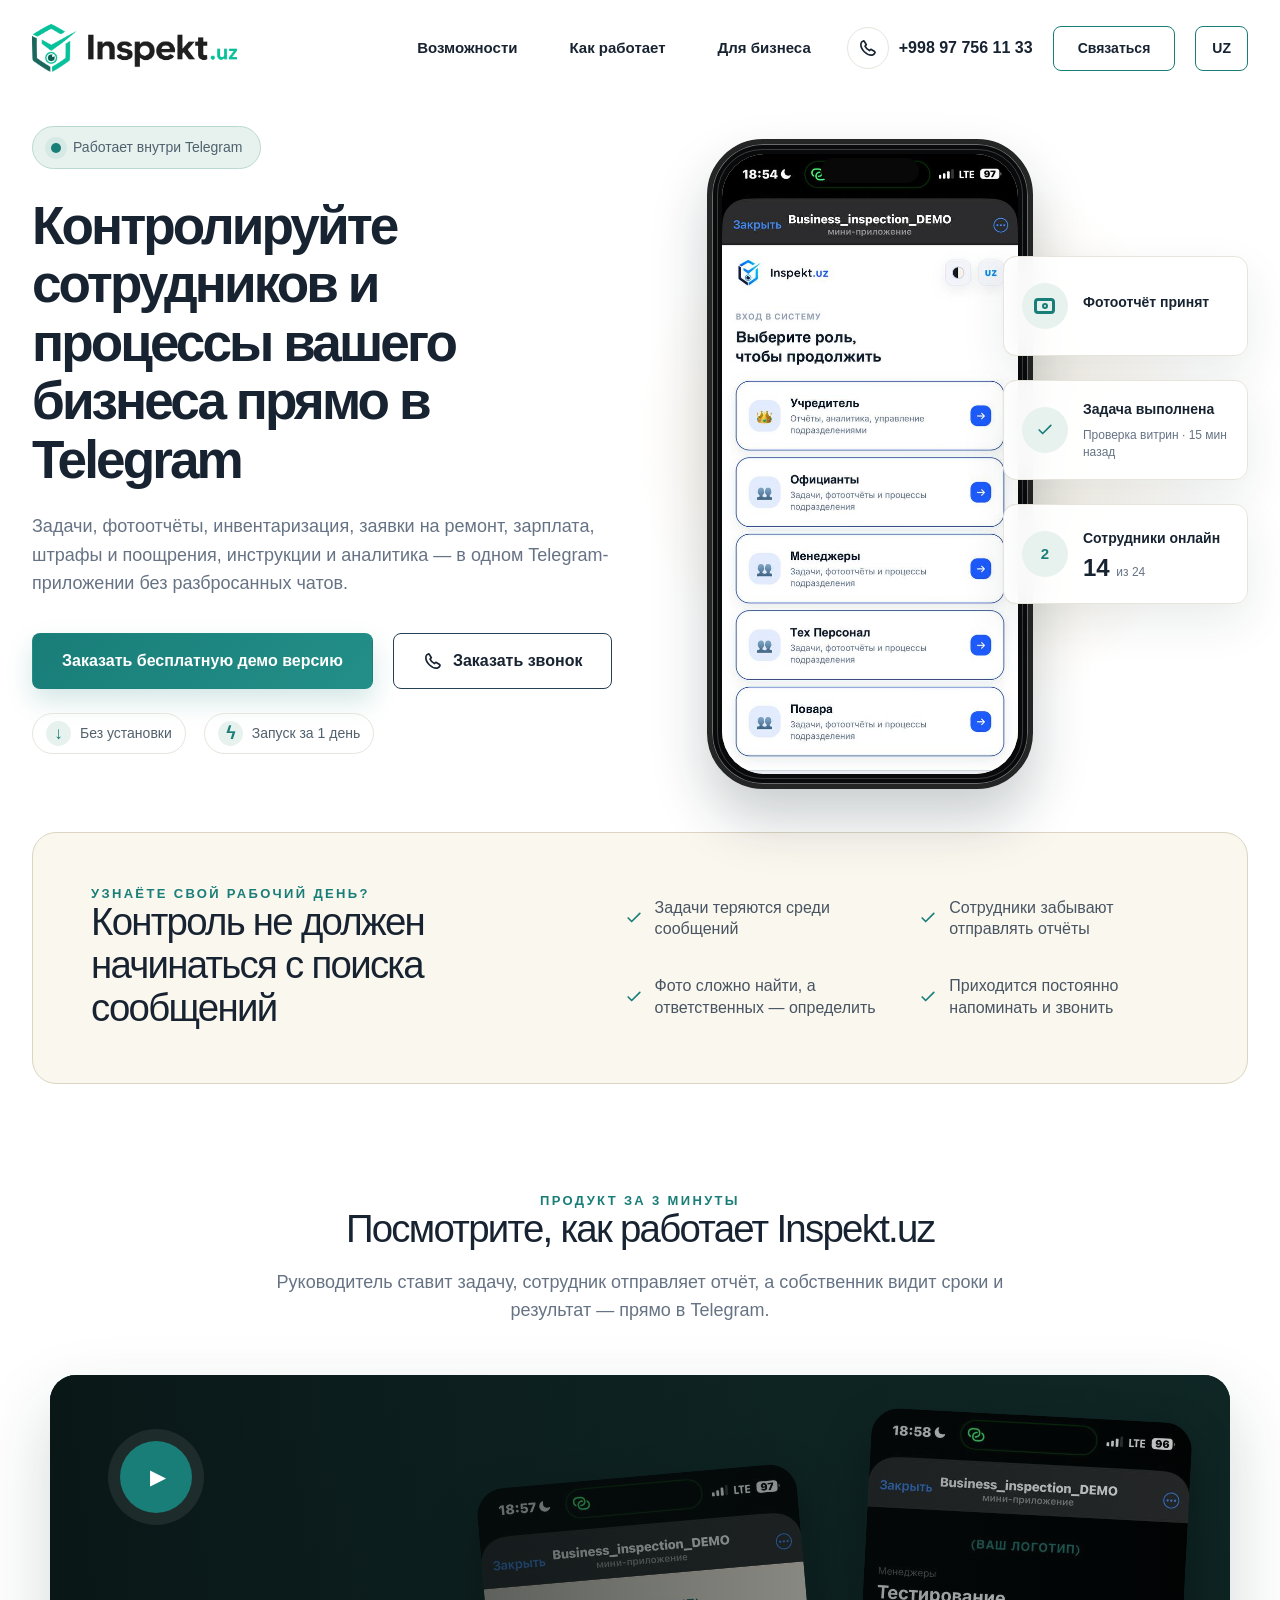
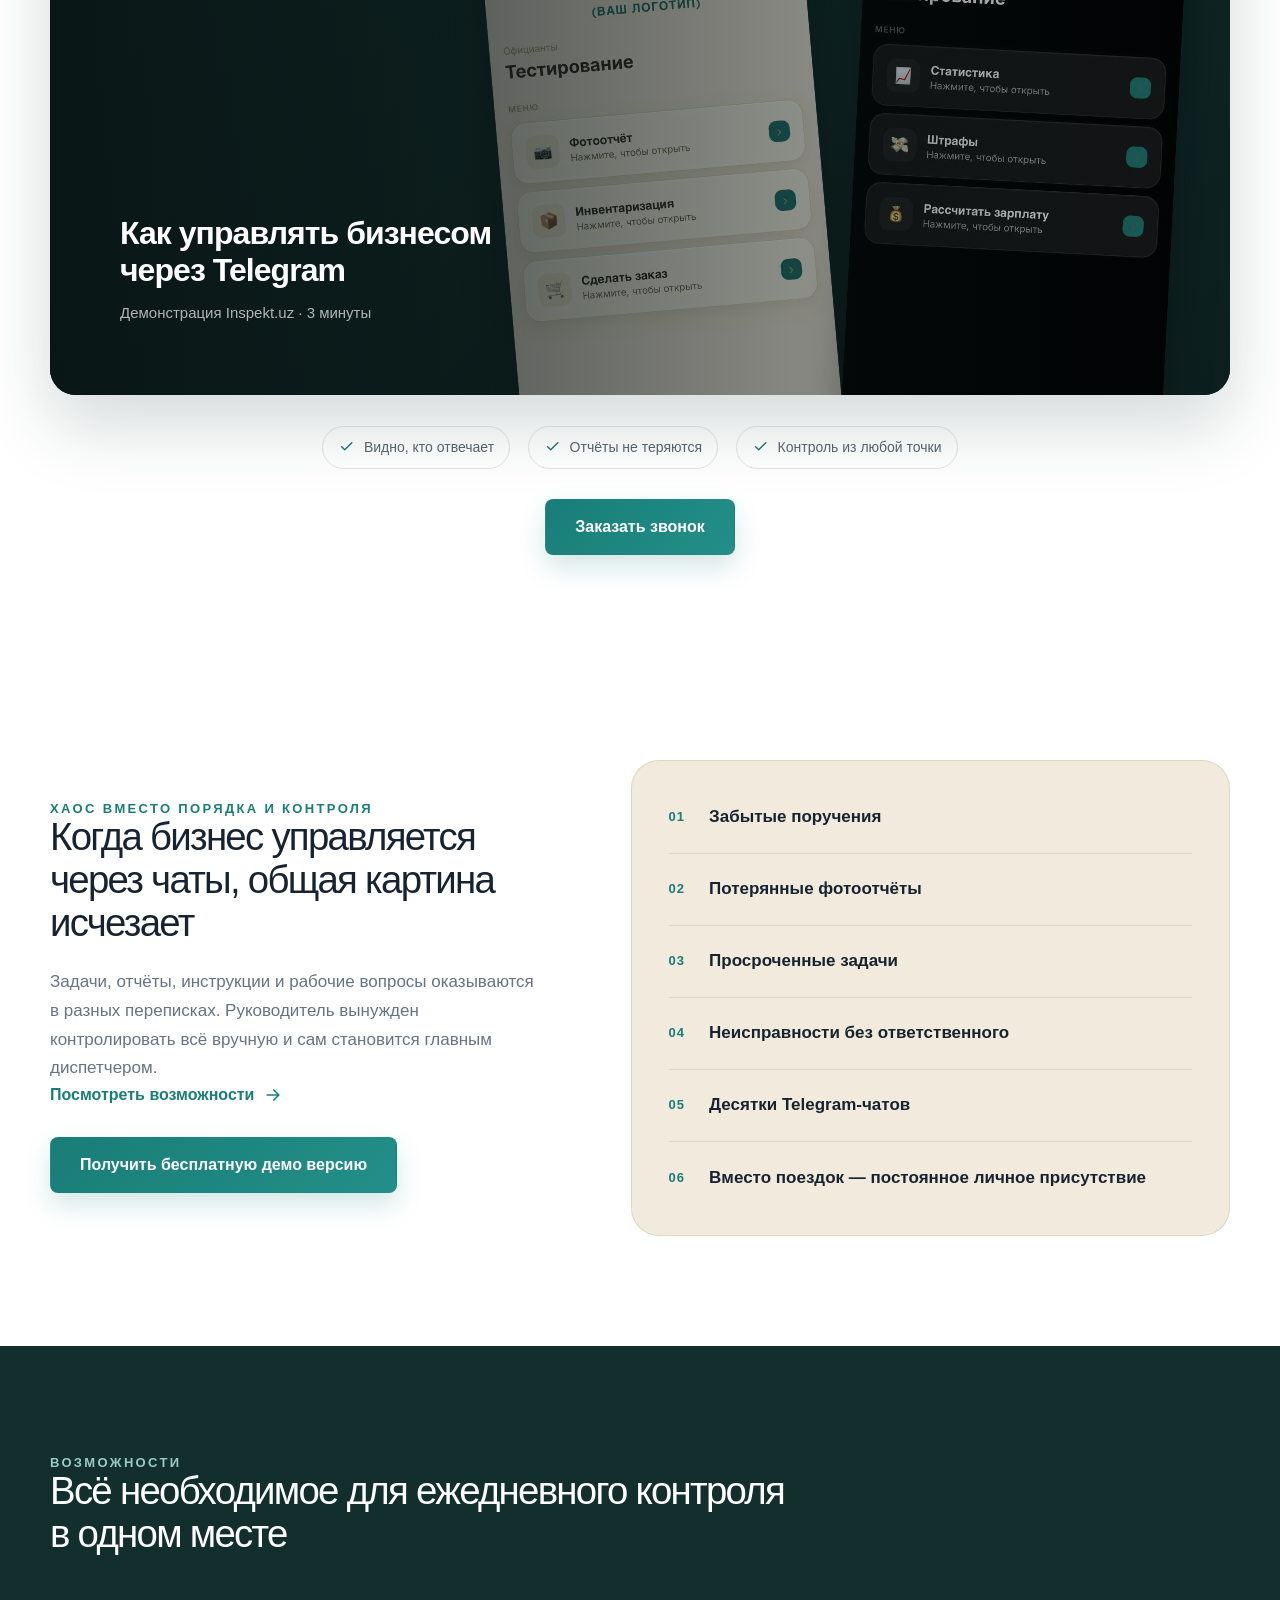
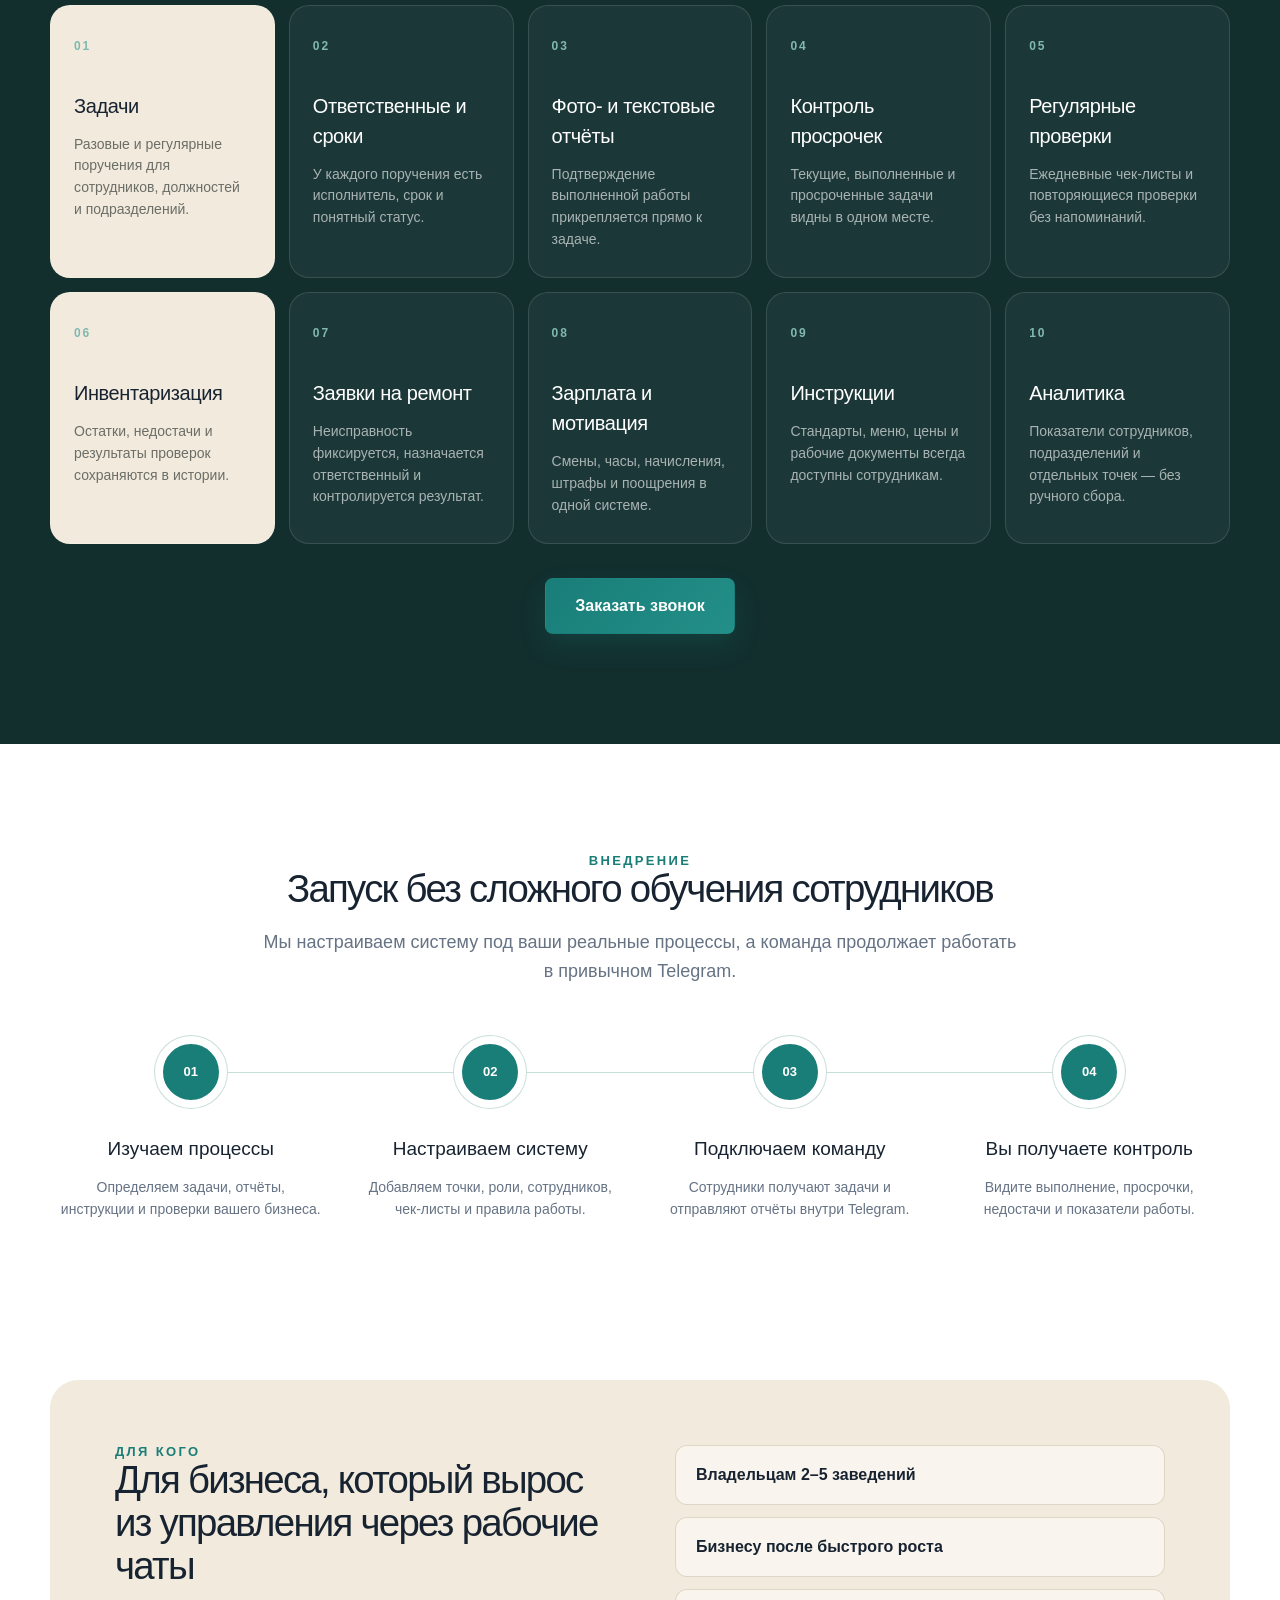
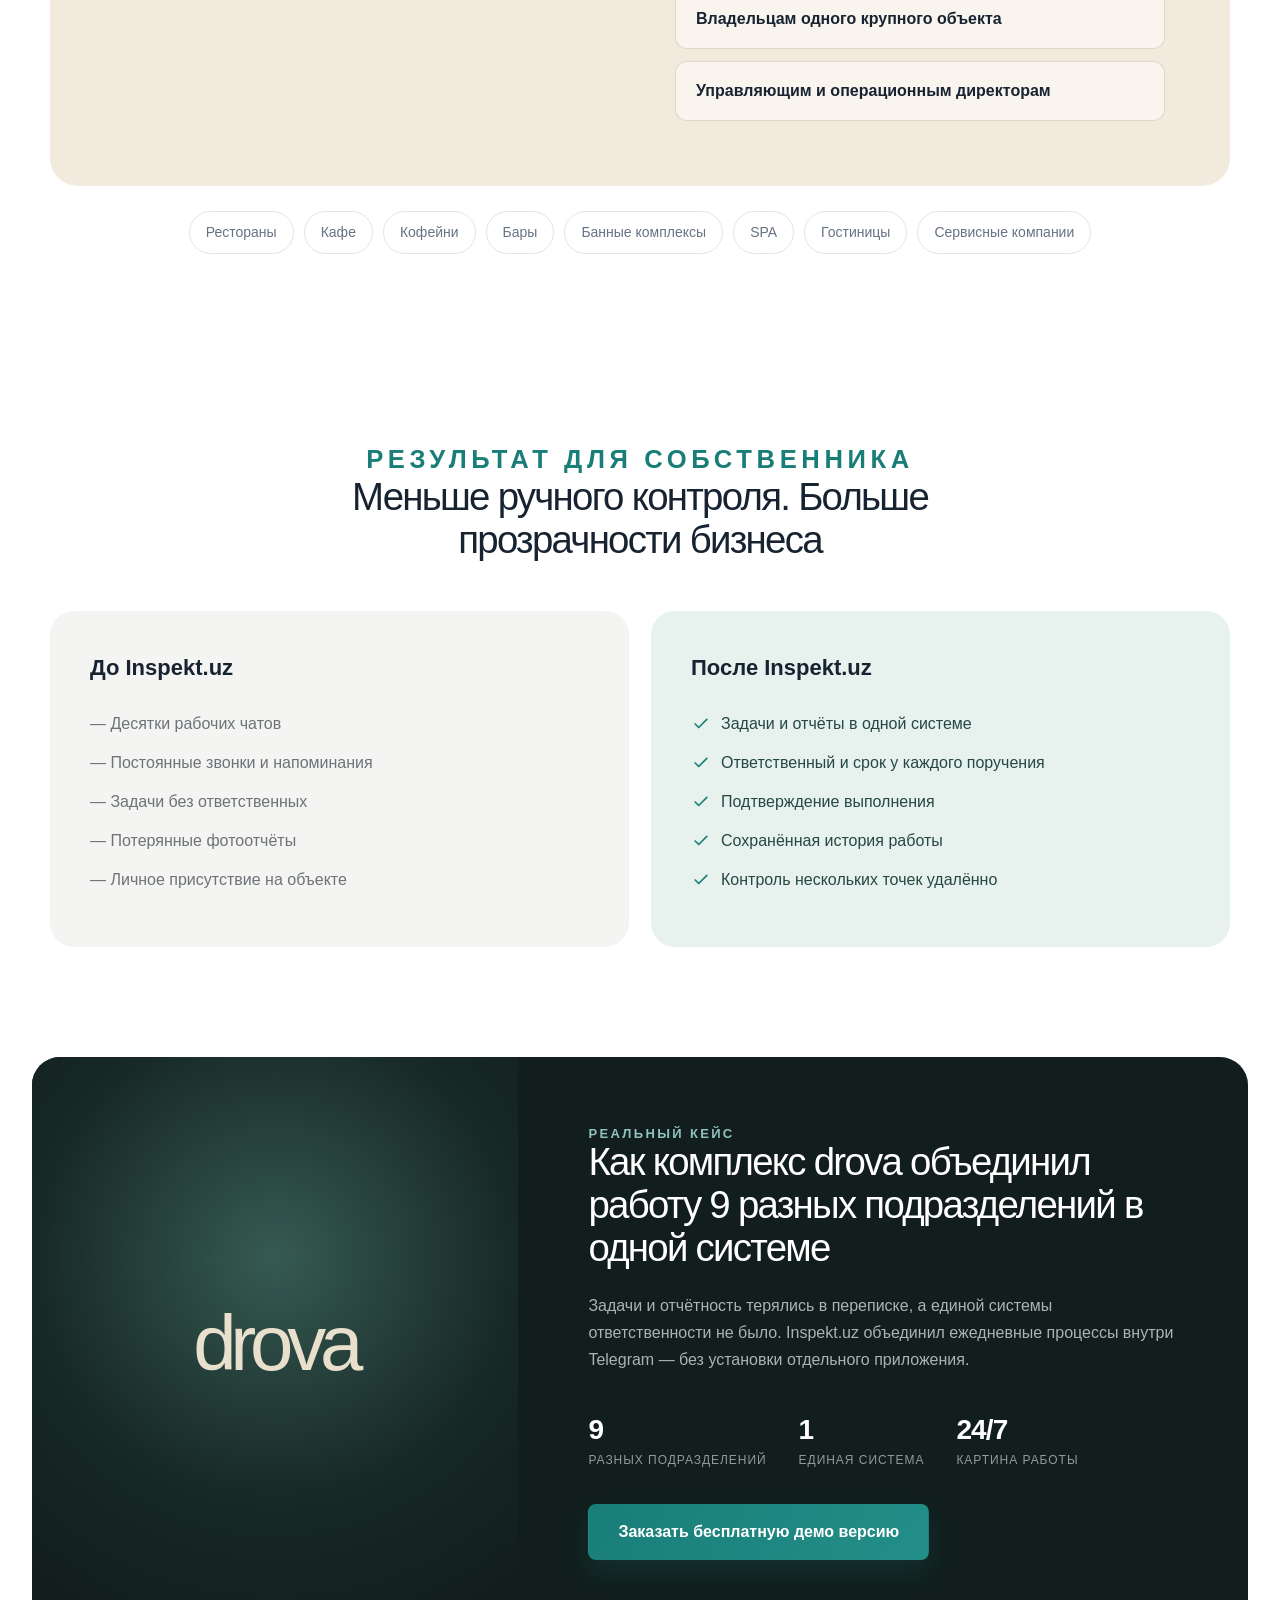
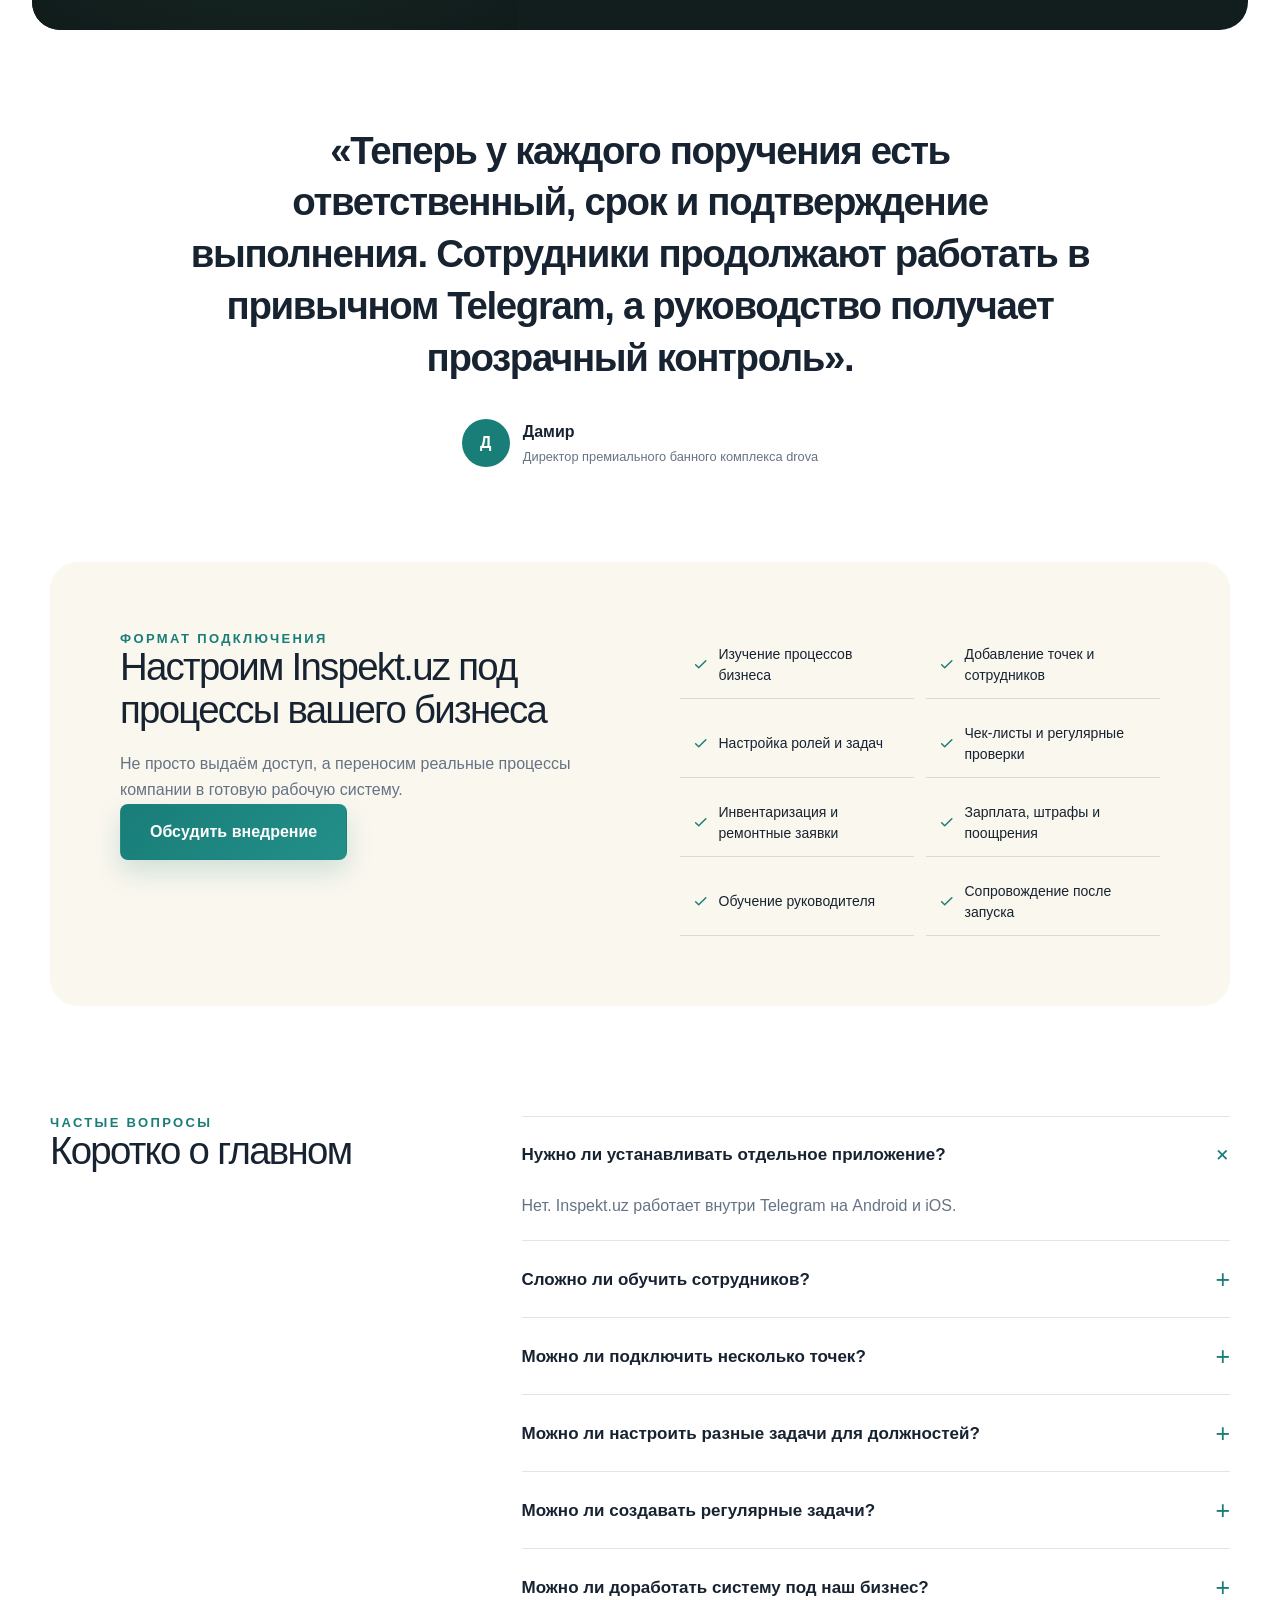
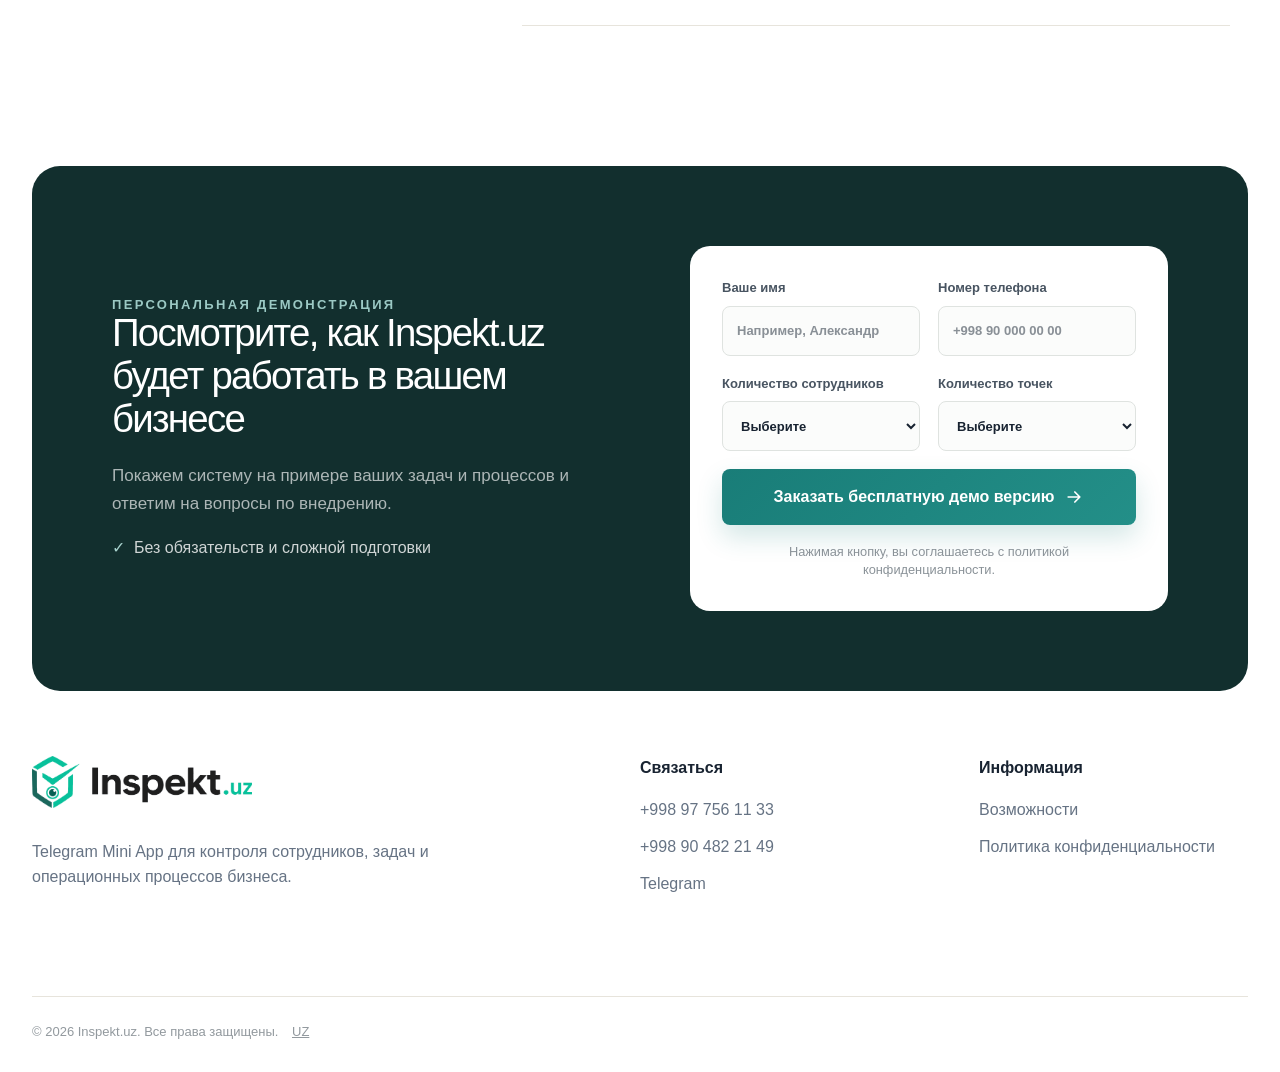
==== commit 868d3d1a: "Update index.html" ====
--- a/index.html
+++ b/index.html
@@ -68,14 +68,15 @@
 <a href="#business">Для бизнеса</a>
 </nav>
 <div class="header-actions">
-<a class="phone-link" href="tel:+998900000000" data-event="phone_click">
+<a class="phone-link" href="tel:+998977561133" data-event="phone_click">
 <span class="round-icon">
 <svg viewBox="0 0 24 24" aria-hidden="true">
 <path d="M7.2 3.5 10 8.1 8.4 9.8c1.1 2.3 3 4.2 5.3 5.3l1.7-1.6 4.6 2.8c.4.3.6.8.4 1.3-.5 1.3-1.8 2.7-3.3 2.9C10.4 21.2 2.8 13.6 3.5 6.9c.2-1.5 1.6-2.8 2.9-3.3.3-.2.6-.2.8-.1Z">
 </path>
 </svg>
-</span>+998 90 000 00 00</a>
+</span>+998 97 756 11 33</a>
 <a class="button button-outline button-small" href="#contact">Связаться</a>
+<button type="button" class="button button-outline button-small lang-toggle-btn" onclick="toggleSiteLang()" aria-label="Tilni almashtirish" style="min-width:52px;padding:0 16px;">UZ</button>
 </div>
 </header>
 <section class="hero" id="top">
@@ -87,7 +88,7 @@
 <p class="hero-lead">Задачи, фотоотчёты, инвентаризация, заявки на ремонт, зарплата, штрафы и поощрения, инструкции и аналитика — в одном Telegram-приложении без разбросанных чатов.</p>
 <div class="hero-buttons">
 <a class="button button-primary" href="#contact" data-event="demo_click">Заказать бесплатную демо версию</a>
-<a class="button button-outline" href="tel:+998900000000" data-event="phone_click">
+<a class="button button-outline" href="tel:+998977561133" data-event="phone_click">
 <svg viewBox="0 0 24 24" aria-hidden="true">
 <path d="M7.2 3.5 10 8.1 8.4 9.8c1.1 2.3 3 4.2 5.3 5.3l1.7-1.6 4.6 2.8c.4.3.6.8.4 1.3-.5 1.3-1.8 2.7-3.3 2.9C10.4 21.2 2.8 13.6 3.5 6.9c.2-1.5 1.6-2.8 2.9-3.3.3-.2.6-.2.8-.1Z">
 </path>
@@ -567,7 +568,8 @@
 </div>
 <div>
 <b>Связаться</b>
-<a href="tel:+998900000000">+998 90 000 00 00</a>
+<a href="tel:+998977561133">+998 97 756 11 33</a>
+<a href="tel:+998904822149">+998 90 482 21 49</a>
 <a href="#contact">Telegram</a>
 </div>
 <div>
@@ -575,7 +577,7 @@
 <a href="#features">Возможности</a>
 <a href="#contact">Политика конфиденциальности</a>
 </div>
-<p class="copyright">© 2026 Inspekt.uz. Все права защищены.</p>
+<p class="copyright">© 2026 Inspekt.uz. Все права защищены. <button type="button" class="lang-toggle-btn" onclick="toggleSiteLang()" aria-label="Tilni almashtirish" style="background:none;border:none;color:inherit;text-decoration:underline;cursor:pointer;font:inherit;padding:0;margin-left:10px;">UZ</button></p>
 </footer>
 </main>
 <!--$-->
@@ -617,5 +619,284 @@
   });
 })();
 </script>
+
+<script>
+(function(){
+  var btn = document.querySelector('.video-cover[data-event="video_start"]');
+  if (!btn) return;
+  btn.addEventListener('click', function(){
+    var wrap = document.createElement('div');
+    wrap.style.aspectRatio = '16/8.4';
+    wrap.style.borderRadius = '26px';
+    wrap.style.overflow = 'hidden';
+    wrap.style.width = '100%';
+    wrap.style.boxShadow = '0 30px 70px #1030302e';
+    wrap.innerHTML = '<iframe src="https://www.youtube-nocookie.com/embed/cSNu4eTRmTQ?autoplay=1&rel=0&modestbranding=1" title="Видео инструкция Inspekt.uz" style="width:100%;height:100%;border:0;display:block" allow="accelerometer; autoplay; clipboard-write; encrypted-media; gyroscope; picture-in-picture" allowfullscreen></iframe>';
+    btn.replaceWith(wrap);
+  });
+})();
+</script>
+
+<script>
+(function(){
+  var RU_UZ_DICT = {
+"Возможности": "Imkoniyatlar",
+"Как работает": "Qanday ishlaydi",
+"Для бизнеса": "Biznes uchun",
+"Связаться": "Bog'lanish",
+"Работает внутри Telegram": "Telegram ichida ishlaydi",
+"Контролируйте сотрудников и процессы вашего бизнеса прямо в Telegram": "Xodimlaringiz va biznes jarayonlaringizni to'g'ridan-to'g'ri Telegram orqali nazorat qiling",
+"Задачи, фотоотчёты, инвентаризация, заявки на ремонт, зарплата, штрафы и поощрения, инструкции и аналитика — в одном Telegram-приложении без разбросанных чатов.": "Vazifalar, foto-hisobotlar, inventarizatsiya, ta'mirlash arizalari, ish haqi, jarima va rag'batlar, yo'riqnomalar va tahlil — tarqoq chatlarsiz, bitta Telegram ilovasida.",
+"Заказать бесплатную демо версию": "Bepul demo versiyani buyurtma qilish",
+"Заказать звонок": "Qo'ng'iroq buyurtma qilish",
+"Без установки": "O'rnatishsiz",
+"Запуск за 1 день": "1 kunda ishga tushirish",
+"Фотоотчёт принят": "Foto-hisobot qabul qilindi",
+"Задача выполнена": "Vazifa bajarildi",
+"Проверка витрин · 15 мин назад": "Vitrinalarni tekshirish · 15 daqiqa oldin",
+"Сотрудники онлайн": "Xodimlar onlayn",
+"из 24": "jami 24 tadan",
+"Узнаёте свой рабочий день?": "Bu sizning ish kuningizga o'xshaydimi?",
+"Контроль не должен начинаться с поиска сообщений": "Nazorat xabarlarni qidirishdan boshlanmasligi kerak",
+"Задачи теряются среди сообщений": "Vazifalar xabarlar orasida yo'qolib ketadi",
+"Сотрудники забывают отправлять отчёты": "Xodimlar hisobot yuborishni unutib qo'yishadi",
+"Фото сложно найти, а ответственных — определить": "Fotolarni topish qiyin, mas'ullarni aniqlash esa undan ham qiyin",
+"Приходится постоянно напоминать и звонить": "Doimo eslatib turishga va qo'ng'iroq qilishga to'g'ri keladi",
+"Продукт за 3 минуты": "3 daqiqada mahsulot",
+"Посмотрите, как работает Inspekt.uz": "Inspekt.uz qanday ishlashini ko'ring",
+"Руководитель ставит задачу, сотрудник отправляет отчёт, а собственник видит сроки и результат — прямо в Telegram.": "Rahbar vazifa qo'yadi, xodim hisobot yuboradi, egasi esa muddat va natijani to'g'ridan-to'g'ri Telegram'da ko'radi.",
+"Как управлять бизнесом через Telegram": "Telegram orqali biznesni qanday boshqarish mumkin",
+"Демонстрация Inspekt.uz · 3 минуты": "Inspekt.uz namoyishi · 3 daqiqa",
+"Видно, кто отвечает": "Kim javobgarligi ko'rinib turadi",
+"Отчёты не теряются": "Hisobotlar yo'qolmaydi",
+"Контроль из любой точки": "Istalgan nuqtadan nazorat",
+"Хаос вместо порядка и контроля": "Tartib va nazorat o'rniga tartibsizlik",
+"Когда бизнес управляется через чаты, общая картина исчезает": "Biznes chatlar orqali boshqarilganda, umumiy manzara yo'qoladi",
+"Задачи, отчёты, инструкции и рабочие вопросы оказываются в разных переписках. Руководитель вынужден контролировать всё вручную и сам становится главным диспетчером.": "Vazifalar, hisobotlar, yo'riqnomalar va ish masalalari turli yozishmalarda tarqalib ketadi. Rahbar hamma narsani qo'lda nazorat qilishga majbur bo'ladi va o'zi bosh dispetcherga aylanadi.",
+"Посмотреть возможности": "Imkoniyatlarni ko'rish",
+"Получить бесплатную демо версию": "Bepul demo versiyani olish",
+"Забытые поручения": "Unutilgan topshiriqlar",
+"Потерянные фотоотчёты": "Yo'qolgan foto-hisobotlar",
+"Просроченные задачи": "Muddati o'tgan vazifalar",
+"Неисправности без ответственного": "Mas'ulsiz nosozliklar",
+"Десятки Telegram-чатов": "O'nlab Telegram-chatlar",
+"Вместо поездок — постоянное личное присутствие": "Tashrif buyurish o'rniga — doimiy shaxsan bo'lishga to'g'ri keladi",
+"Всё необходимое для ежедневного контроля в одном месте": "Kundalik nazorat uchun kerakli hamma narsa bir joyda",
+"Задачи": "Vazifalar",
+"Разовые и регулярные поручения для сотрудников, должностей и подразделений.": "Xodimlar, lavozimlar va bo'limlar uchun bir martalik va muntazam topshiriqlar.",
+"Ответственные и сроки": "Mas'ullar va muddatlar",
+"У каждого поручения есть исполнитель, срок и понятный статус.": "Har bir topshiriqning bajaruvchisi, muddati va aniq holati bor.",
+"Фото- и текстовые отчёты": "Foto- va matnli hisobotlar",
+"Подтверждение выполненной работы прикрепляется прямо к задаче.": "Bajarilgan ish tasdig'i to'g'ridan-to'g'ri vazifaga biriktiriladi.",
+"Контроль просрочек": "Muddati o'tishini nazorat qilish",
+"Текущие, выполненные и просроченные задачи видны в одном месте.": "Joriy, bajarilgan va muddati o'tgan vazifalar bir joyda ko'rinadi.",
+"Регулярные проверки": "Muntazam tekshiruvlar",
+"Ежедневные чек-листы и повторяющиеся проверки без напоминаний.": "Eslatmasiz kundalik cheklistlar va takrorlanuvchi tekshiruvlar.",
+"Инвентаризация": "Inventarizatsiya",
+"Остатки, недостачи и результаты проверок сохраняются в истории.": "Qoldiqlar, kamomadlar va tekshiruv natijalari tarixda saqlanadi.",
+"Заявки на ремонт": "Ta'mirlash arizalari",
+"Неисправность фиксируется, назначается ответственный и контролируется результат.": "Nosozlik qayd etiladi, mas'ul tayinlanadi va natija nazorat qilinadi.",
+"Зарплата и мотивация": "Ish haqi va rag'batlantirish",
+"Смены, часы, начисления, штрафы и поощрения в одной системе.": "Smenalar, soatlar, hisoblangan summalar, jarima va rag'batlar bitta tizimda.",
+"Инструкции": "Yo'riqnomalar",
+"Стандарты, меню, цены и рабочие документы всегда доступны сотрудникам.": "Standartlar, menyu, narxlar va ish hujjatlari xodimlarga doim ochiq.",
+"Аналитика": "Tahlil",
+"Показатели сотрудников, подразделений и отдельных точек — без ручного сбора.": "Xodimlar, bo'limlar va alohida obyektlar ko'rsatkichlari — qo'lda yig'masdan.",
+"Внедрение": "Joriy etish",
+"Запуск без сложного обучения сотрудников": "Xodimlarni murakkab o'qitmasdan ishga tushirish",
+"Мы настраиваем систему под ваши реальные процессы, а команда продолжает работать в привычном Telegram.": "Biz tizimni sizning haqiqiy jarayonlaringizga moslab sozlaymiz, jamoa esa odatdagi Telegram'da ishlashda davom etadi.",
+"Изучаем процессы": "Jarayonlarni o'rganamiz",
+"Определяем задачи, отчёты, инструкции и проверки вашего бизнеса.": "Biznesingizning vazifalari, hisobotlari, yo'riqnomalari va tekshiruvlarini aniqlaymiz.",
+"Настраиваем систему": "Tizimni sozlaymiz",
+"Добавляем точки, роли, сотрудников, чек-листы и правила работы.": "Obyektlar, rollar, xodimlar, cheklistlar va ish qoidalarini qo'shamiz.",
+"Подключаем команду": "Jamoani ulaymiz",
+"Сотрудники получают задачи и отправляют отчёты внутри Telegram.": "Xodimlar Telegram ichida vazifalar oladi va hisobot yuboradi.",
+"Вы получаете контроль": "Siz nazoratga ega bo'lasiz",
+"Видите выполнение, просрочки, недостачи и показатели работы.": "Bajarilishi, muddati o'tishi, kamomadlar va ish ko'rsatkichlarini ko'rasiz.",
+"Для кого": "Kimlar uchun",
+"Для бизнеса, который вырос из управления через рабочие чаты": "Ish chatlari orqali boshqarishdan o'sib chiqqan biznes uchun",
+"Владельцам 2–5 заведений": "2–5 ta muassasa egalariga",
+"Бизнесу после быстрого роста": "Tez o'sishdan keyingi biznesga",
+"Владельцам одного крупного объекта": "Bitta yirik obyekt egalariga",
+"Управляющим и операционным директорам": "Boshqaruvchilar va operatsion direktorlarga",
+"Рестораны": "Restoranlar",
+"Кафе": "Kafelar",
+"Кофейни": "Kofexonalar",
+"Бары": "Barlar",
+"Банные комплексы": "Hammom komplekslari",
+"Гостиницы": "Mehmonxonalar",
+"Сервисные компании": "Xizmat ko'rsatuvchi kompaniyalar",
+"Результат для собственника": "Egasi uchun natija",
+"Меньше ручного контроля. Больше прозрачности бизнеса": "Qo'lda nazorat kamroq. Biznes shaffofligi ko'proq",
+"До Inspekt.uz": "Inspekt.uz'gacha",
+"Десятки рабочих чатов": "O'nlab ish chatlari",
+"Постоянные звонки и напоминания": "Doimiy qo'ng'iroq va eslatmalar",
+"Задачи без ответственных": "Mas'ulsiz vazifalar",
+"Личное присутствие на объекте": "Obyektda shaxsan hozir bo'lish",
+"После Inspekt.uz": "Inspekt.uz'dan keyin",
+"Задачи и отчёты в одной системе": "Vazifalar va hisobotlar bitta tizimda",
+"Ответственный и срок у каждого поручения": "Har bir topshiriqda mas'ul va muddat",
+"Подтверждение выполнения": "Bajarilishi tasdig'i",
+"Сохранённая история работы": "Saqlangan ish tarixi",
+"Контроль нескольких точек удалённо": "Bir nechta obyektni masofadan nazorat qilish",
+"Реальный кейс": "Haqiqiy keys",
+"Как комплекс drova объединил работу 9 разных подразделений в одной системе": "«drova» kompleksi 9 ta turli bo'limning ishini bitta tizimda qanday birlashtirgani",
+"Задачи и отчётность терялись в переписке, а единой системы ответственности не было. Inspekt.uz объединил ежедневные процессы внутри Telegram — без установки отдельного приложения.": "Vazifalar va hisobotlar yozishmalarda yo'qolib ketardi, yagona javobgarlik tizimi esa yo'q edi. Inspekt.uz kundalik jarayonlarni Telegram ichida — alohida ilova o'rnatmasdan birlashtirdi.",
+"разных подразделений": "turli bo'lim",
+"единая система": "yagona tizim",
+"картина работы": "ish manzarasi",
+"«Теперь у каждого поручения есть ответственный, срок и подтверждение выполнения. Сотрудники продолжают работать в привычном Telegram, а руководство получает прозрачный контроль».": "«Endi har bir topshiriqning mas'uli, muddati va bajarilish tasdig'i bor. Xodimlar odatdagi Telegram'da ishlashda davom etadi, rahbariyat esa shaffof nazoratga ega bo'ladi».",
+"Директор премиального банного комплекса drova": "«drova» premium hammom kompleksi direktori",
+"Формат подключения": "Ulanish formati",
+"Настроим Inspekt.uz под процессы вашего бизнеса": "Inspekt.uz'ni biznesingiz jarayonlariga moslab sozlaymiz",
+"Не просто выдаём доступ, а переносим реальные процессы компании в готовую рабочую систему.": "Shunchaki kirish huquqi bermaymiz, balki kompaniyangizning haqiqiy jarayonlarini tayyor ish tizimiga ko'chiramiz.",
+"Обсудить внедрение": "Joriy etishni muhokama qilish",
+"Изучение процессов бизнеса": "Biznes jarayonlarini o'rganish",
+"Добавление точек и сотрудников": "Obyektlar va xodimlarni qo'shish",
+"Настройка ролей и задач": "Rollar va vazifalarni sozlash",
+"Чек-листы и регулярные проверки": "Cheklistlar va muntazam tekshiruvlar",
+"Инвентаризация и ремонтные заявки": "Inventarizatsiya va ta'mirlash arizalari",
+"Зарплата, штрафы и поощрения": "Ish haqi, jarima va rag'batlar",
+"Обучение руководителя": "Rahbarni o'qitish",
+"Сопровождение после запуска": "Ishga tushirilgandan keyin qo'llab-quvvatlash",
+"Частые вопросы": "Tez-tez so'raladigan savollar",
+"Коротко о главном": "Asosiysi haqida qisqacha",
+"Нужно ли устанавливать отдельное приложение?": "Alohida ilova o'rnatish kerakmi?",
+"Нет. Inspekt.uz работает внутри Telegram на Android и iOS.": "Yo'q. Inspekt.uz Android va iOS'da Telegram ichida ishlaydi.",
+"Сложно ли обучить сотрудников?": "Xodimlarni o'qitish qiyinmi?",
+"Нет. Для основных действий достаточно короткого обучения — команда остаётся в привычном Telegram.": "Yo'q. Asosiy amallar uchun qisqa o'qitish yetarli — jamoa odatdagi Telegram'da qoladi.",
+"Можно ли подключить несколько точек?": "Bir nechta obyektni ulash mumkinmi?",
+"Да. Руководитель контролирует сотрудников и процессы разных объектов в одной системе.": "Ha. Rahbar turli obyektlarning xodimlari va jarayonlarini bitta tizimda nazorat qiladi.",
+"Можно ли настроить разные задачи для должностей?": "Lavozimlar uchun turli vazifalarni sozlash mumkinmi?",
+"Да. Для каждой роли создаются свои задачи, инструкции, отчёты и зоны ответственности.": "Ha. Har bir rol uchun o'z vazifalari, yo'riqnomalari, hisobotlari va javobgarlik doiralari yaratiladi.",
+"Можно ли создавать регулярные задачи?": "Muntazam vazifalar yaratish mumkinmi?",
+"Да. Поддерживаются ежедневные, еженедельные и другие повторяющиеся задачи и проверки.": "Ha. Kundalik, haftalik va boshqa takrorlanuvchi vazifalar hamda tekshiruvlar qo'llab-quvvatlanadi.",
+"Можно ли доработать систему под наш бизнес?": "Tizimni bizning biznesimizga moslab qayta ishlash mumkinmi?",
+"Да. Возможности и процессы можно адаптировать под конкретную компанию.": "Ha. Imkoniyatlar va jarayonlarni aniq kompaniyaga moslashtirish mumkin.",
+"Персональная демонстрация": "Shaxsiy namoyish",
+"Посмотрите, как Inspekt.uz будет работать в вашем бизнесе": "Inspekt.uz sizning biznesingizda qanday ishlashini ko'ring",
+"Покажем систему на примере ваших задач и процессов и ответим на вопросы по внедрению.": "Tizimni sizning vazifalaringiz va jarayonlaringiz misolida ko'rsatamiz hamda joriy etish bo'yicha savollarga javob beramiz.",
+"Без обязательств и сложной подготовки": "Majburiyatlarsiz va murakkab tayyorgarliksiz",
+"Ваше имя": "Ismingiz",
+"Номер телефона": "Telefon raqami",
+"Количество сотрудников": "Xodimlar soni",
+"Выберите": "Tanlang",
+"Больше 80": "80 dan ko'p",
+"Количество точек": "Obyektlar soni",
+"Больше 10": "10 dan ko'p",
+"Нажимая кнопку, вы соглашаетесь с политикой конфиденциальности.": "Tugmani bosish orqali siz maxfiylik siyosatiga rozilik bildirasiz.",
+"Telegram Mini App для контроля сотрудников, задач и операционных процессов бизнеса.": "Xodimlar, vazifalar va biznesning operatsion jarayonlarini nazorat qilish uchun Telegram Mini App.",
+"Информация": "Ma'lumot",
+"Политика конфиденциальности": "Maxfiylik siyosati",
+"© 2026 Inspekt.uz. Все права защищены.": "© 2026 Inspekt.uz. Barcha huquqlar himoyalangan.",
+"Спасибо за обращение!": "Murojaatingiz uchun rahmat!",
+"Команда Inspekt.uz свяжется с вами в ближайшее время.": "Inspekt.uz jamoasi tez orada siz bilan bog'lanadi.",
+"Например, Александр": "Masalan, Aziz",
+"Главная навигация": "Asosiy navigatsiya",
+"Inspekt.uz — на главную": "Inspekt.uz — bosh sahifaga",
+"Интерфейс Inspekt.uz на смартфоне": "Smartfonda Inspekt.uz interfeysi",
+"Панель управления Inspekt.uz": "Inspekt.uz boshqaruv paneli",
+"Видео инструкция Inspekt.uz": "Inspekt.uz video yo'riqnomasi"
+  };
+  var keys = Object.keys(RU_UZ_DICT).sort(function(a,b){ return b.length - a.length; });
+  function escapeRe(s){ return s.replace(/[.*+?^${}()|[\]\\]/g, '\\$&'); }
+  var REGEX = keys.length ? new RegExp(keys.map(escapeRe).join('|'), 'g') : null;
+  function translate(text){
+    if (!text || !REGEX) return text;
+    return text.replace(REGEX, function(m){ return RU_UZ_DICT.hasOwnProperty(m) ? RU_UZ_DICT[m] : m; });
+  }
+  var currentLang = 'ru';
+  var origText = new WeakMap();
+  var origAttr = new WeakMap();
+  var ATTRS = ['placeholder', 'title', 'aria-label', 'alt'];
+  var SKIP_ATTR = 'data-lang-skip';
+
+  function translateTextNode(node){
+    if (!node) return;
+    if (node.parentElement && node.parentElement.closest('[' + SKIP_ATTR + ']')) return;
+    if (!origText.has(node)) origText.set(node, node.nodeValue);
+    var original = origText.get(node);
+    var next = currentLang === 'uz' ? translate(original) : original;
+    if (node.nodeValue !== next) node.nodeValue = next;
+  }
+  function translateAttrs(el){
+    if (!el || el.nodeType !== 1) return;
+    var cache = origAttr.get(el);
+    if (!cache) { cache = {}; origAttr.set(el, cache); }
+    ATTRS.forEach(function(attr){
+      if (!el.hasAttribute(attr)) return;
+      if (cache[attr] === undefined) cache[attr] = el.getAttribute(attr);
+      var next = currentLang === 'uz' ? translate(cache[attr]) : cache[attr];
+      if (el.getAttribute(attr) !== next) el.setAttribute(attr, next);
+    });
+  }
+  function translateSubtree(root){
+    if (!root) return;
+    if (root.nodeType === 3) { translateTextNode(root); return; }
+    if (root.nodeType !== 1) return;
+    if (root.hasAttribute && root.hasAttribute(SKIP_ATTR)) return;
+    translateAttrs(root);
+    if (root.querySelectorAll) {
+      var sel = '[' + ATTRS.join('],[') + ']';
+      root.querySelectorAll(sel).forEach(function(el){
+        if (!el.closest('[' + SKIP_ATTR + ']')) translateAttrs(el);
+      });
+    }
+    var walker = document.createTreeWalker(root, NodeFilter.SHOW_ELEMENT | NodeFilter.SHOW_TEXT, {
+      acceptNode: function(node){
+        if (node.nodeType === 1) return node.hasAttribute(SKIP_ATTR) ? NodeFilter.FILTER_REJECT : NodeFilter.FILTER_SKIP;
+        return NodeFilter.FILTER_ACCEPT;
+      }
+    });
+    var node;
+    while ((node = walker.nextNode())) { if (node.nodeType === 3) translateTextNode(node); }
+  }
+
+  var translating = false;
+  var observer = null;
+  function setupObserver(){
+    if (observer) return;
+    observer = new MutationObserver(function(mutations){
+      if (translating) return;
+      if (currentLang !== 'uz') return;
+      translating = true;
+      try {
+        mutations.forEach(function(m){
+          if (m.type === 'childList') {
+            m.addedNodes.forEach(function(n){
+              if (n.nodeType === 1) translateSubtree(n);
+              else if (n.nodeType === 3) translateTextNode(n);
+            });
+          } else if (m.type === 'characterData') {
+            translateTextNode(m.target);
+          }
+        });
+      } finally { translating = false; }
+    });
+    observer.observe(document.body, { childList: true, subtree: true, characterData: true });
+  }
+
+  function updateToggleLabels(){
+    document.querySelectorAll('.lang-toggle-btn').forEach(function(btn){
+      btn.textContent = currentLang === 'uz' ? 'RU' : 'UZ';
+    });
+  }
+
+  window.toggleSiteLang = function(){
+    currentLang = currentLang === 'uz' ? 'ru' : 'uz';
+    translating = true;
+    try { translateSubtree(document.body); } finally { translating = false; }
+    document.documentElement.lang = currentLang === 'uz' ? 'uz' : 'ru';
+    updateToggleLabels();
+    try { localStorage.setItem('inspekt_site_lang', currentLang); } catch(e){}
+  };
+
+  setupObserver();
+
+  try {
+    if (localStorage.getItem('inspekt_site_lang') === 'uz') { window.toggleSiteLang(); }
+  } catch(e){}
+})();
+</script>
 </body>
 </html>
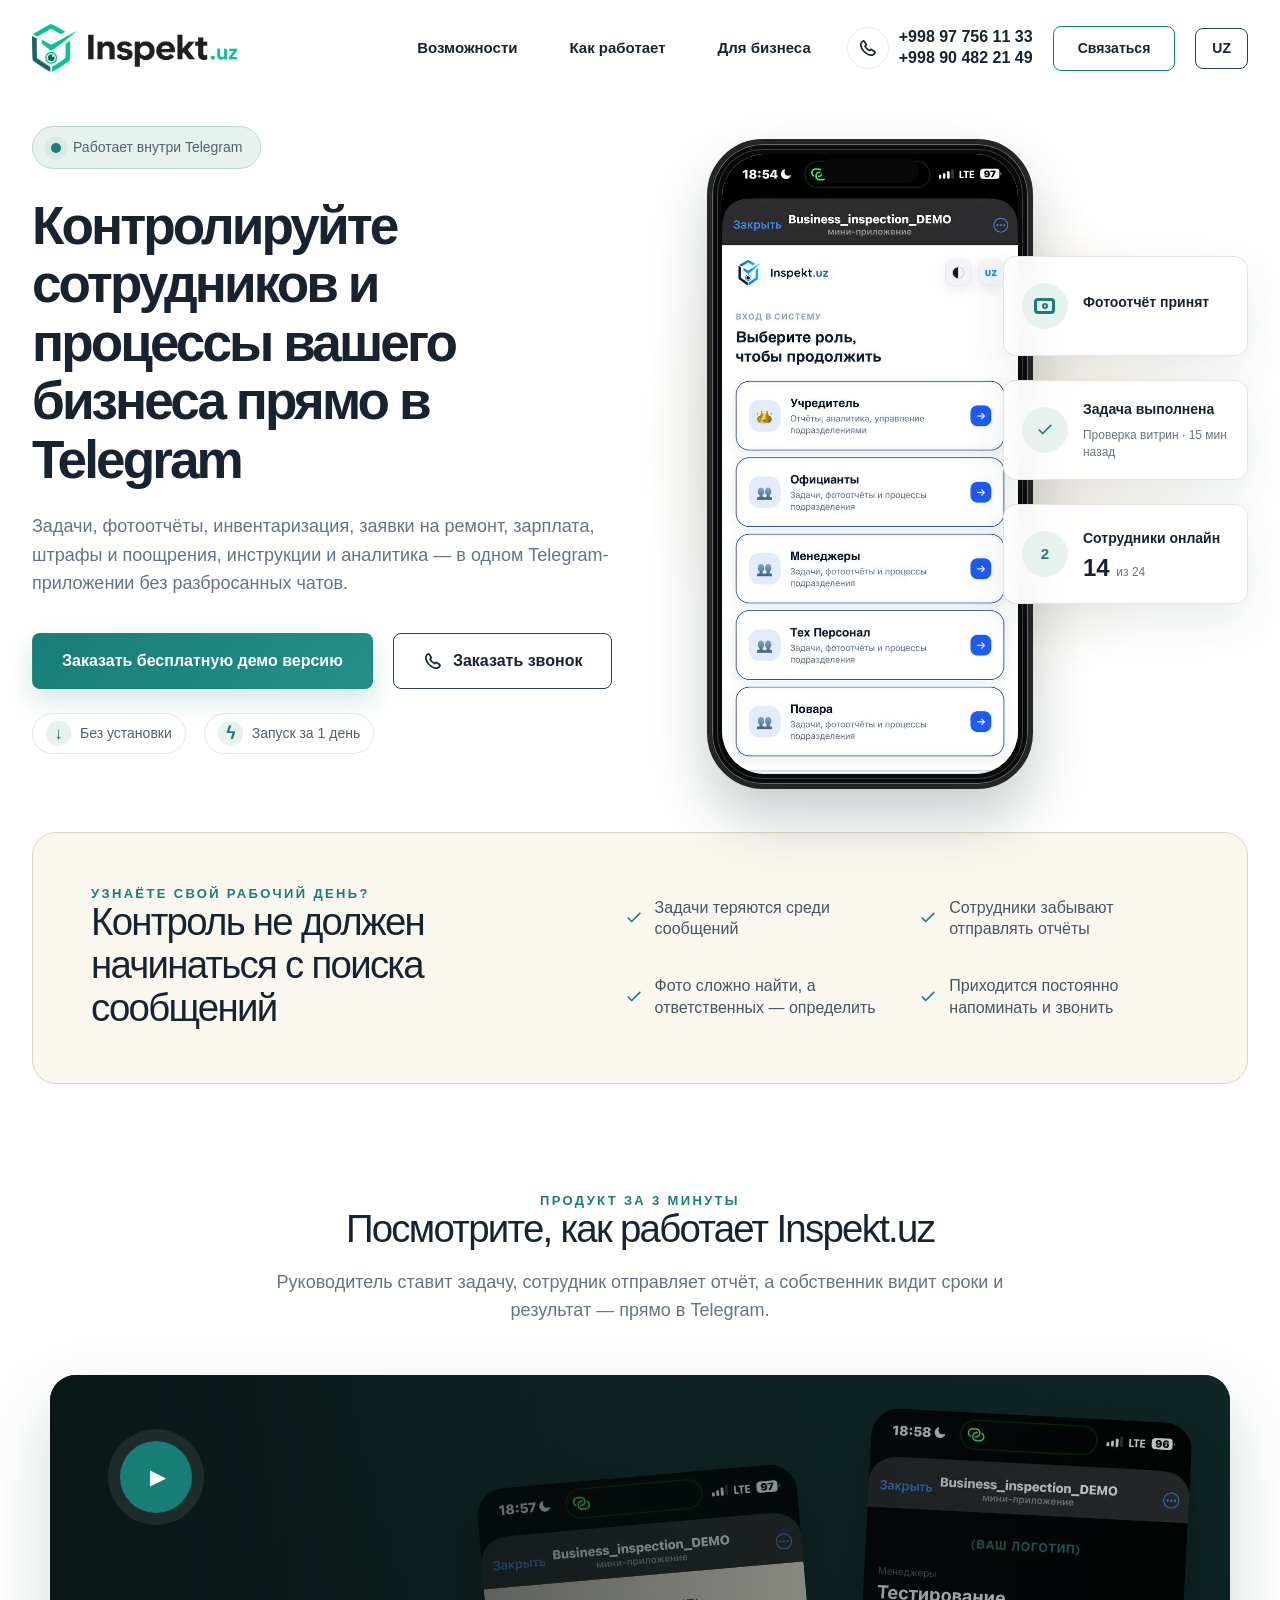
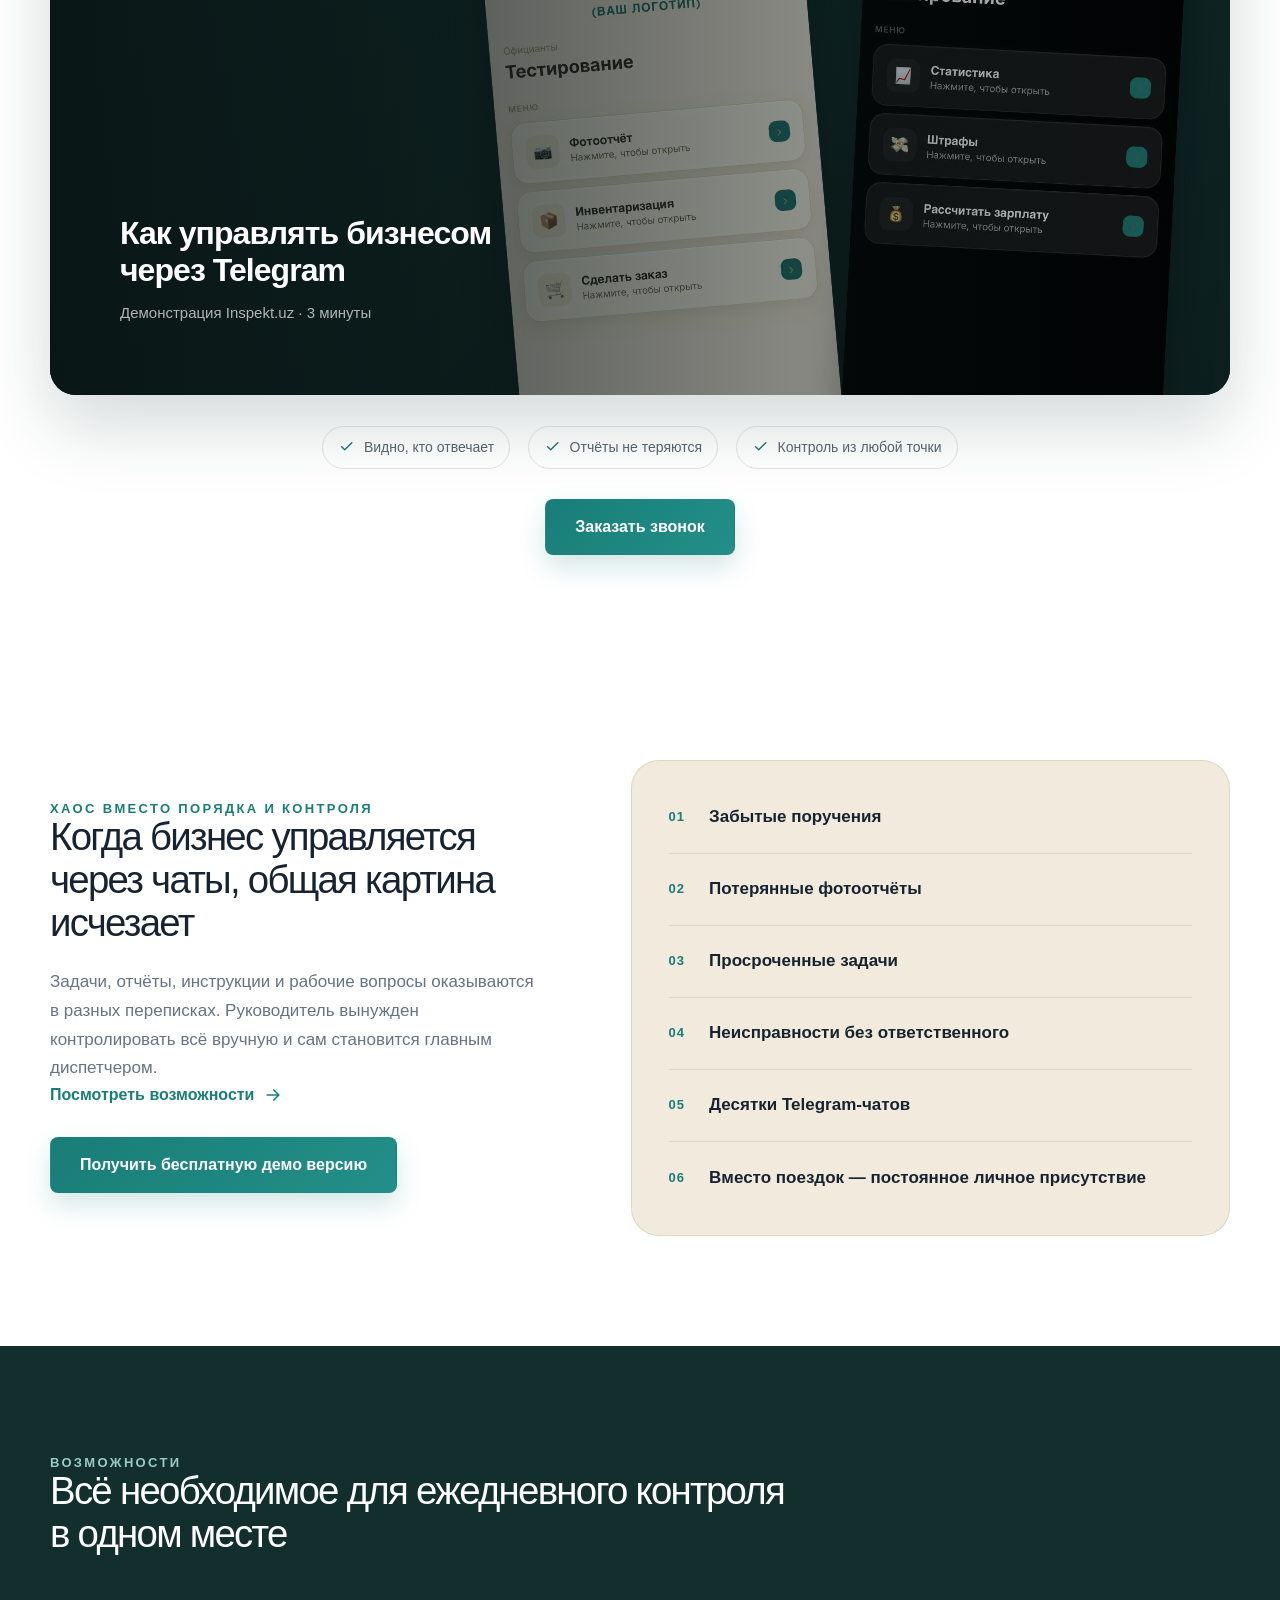
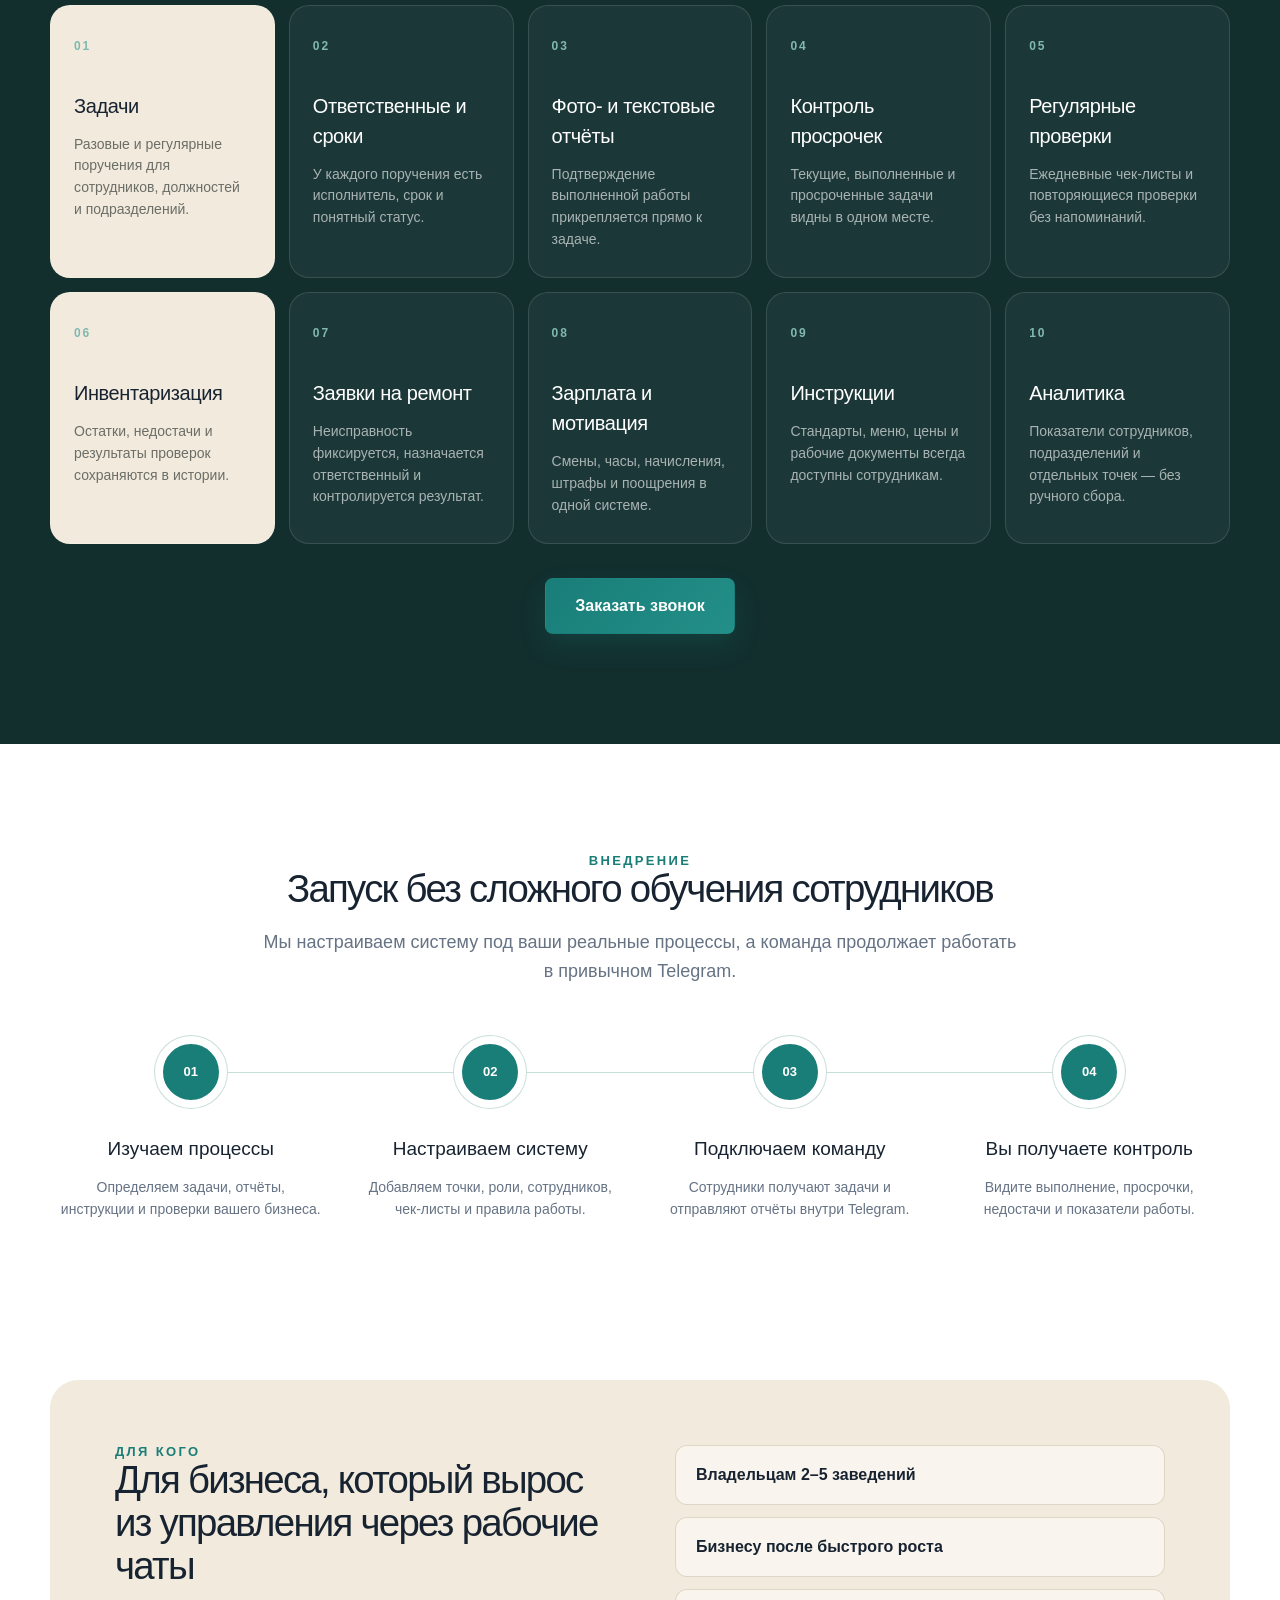
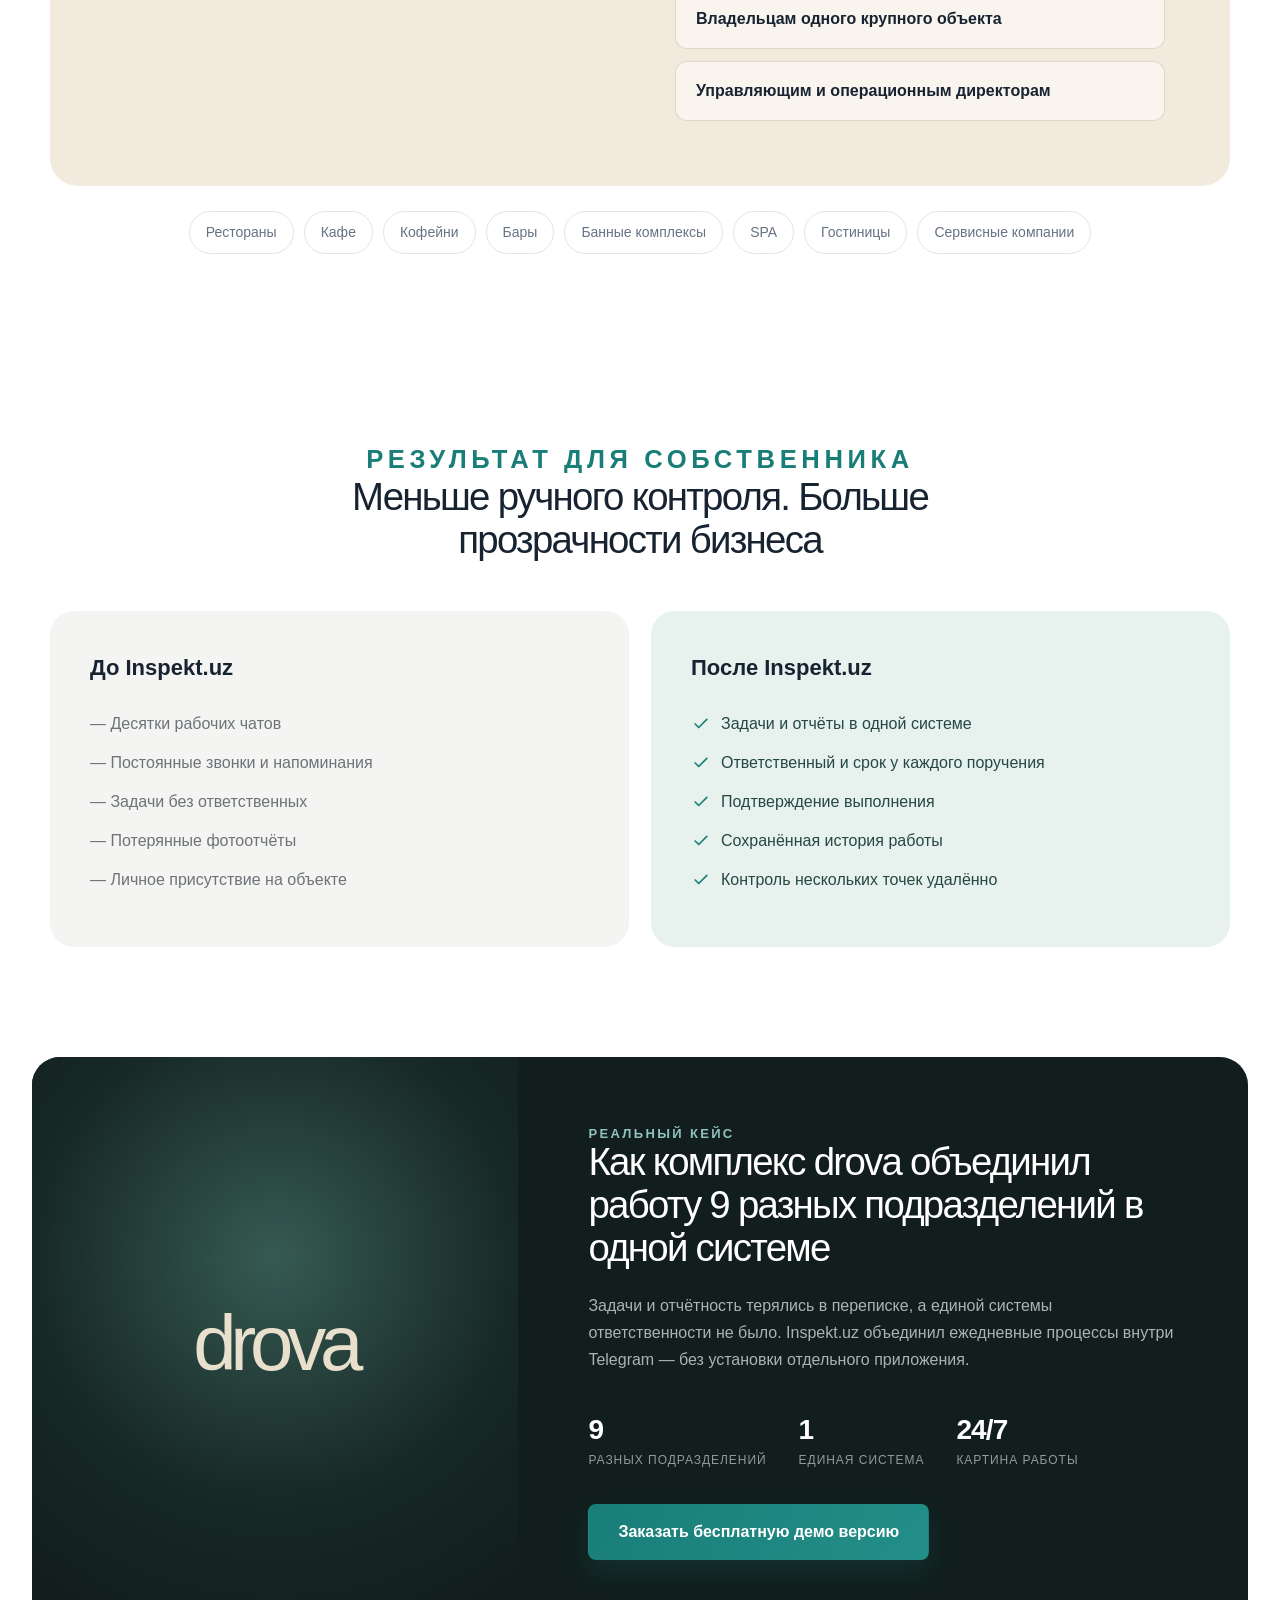
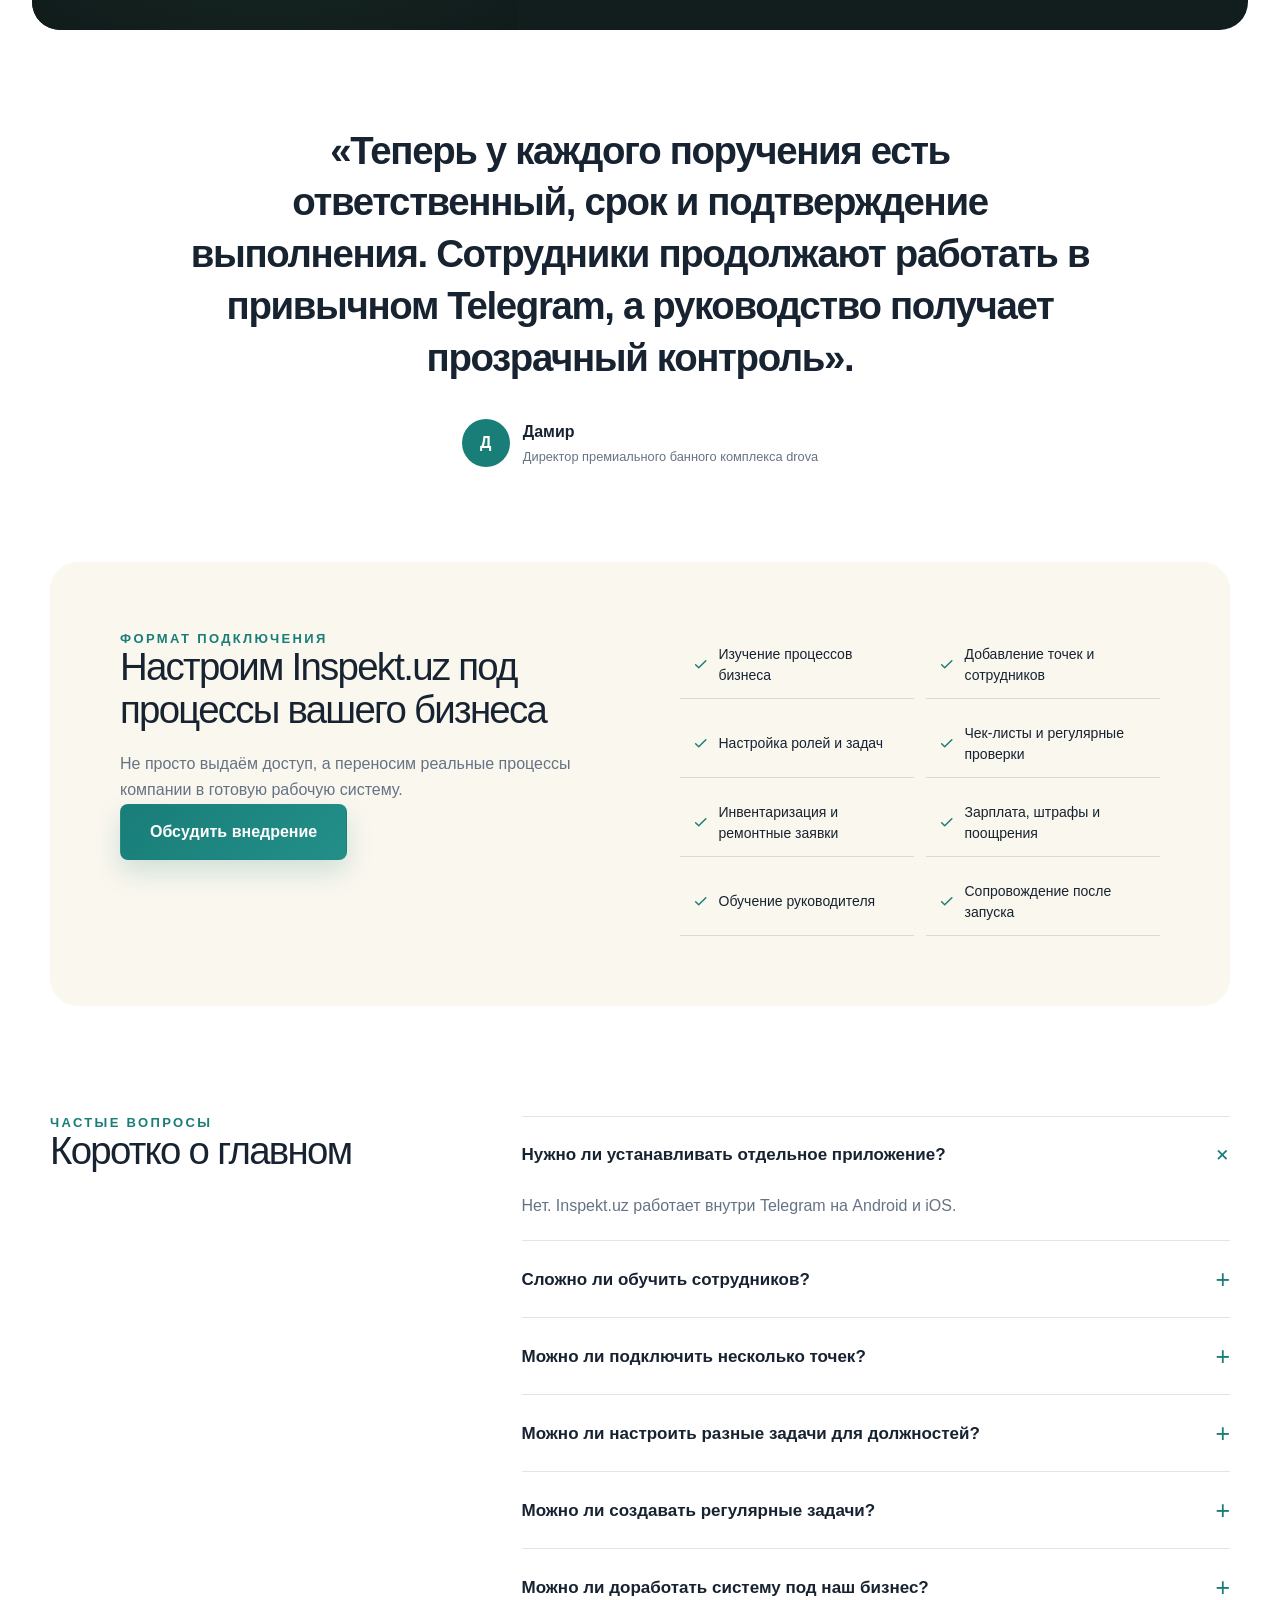
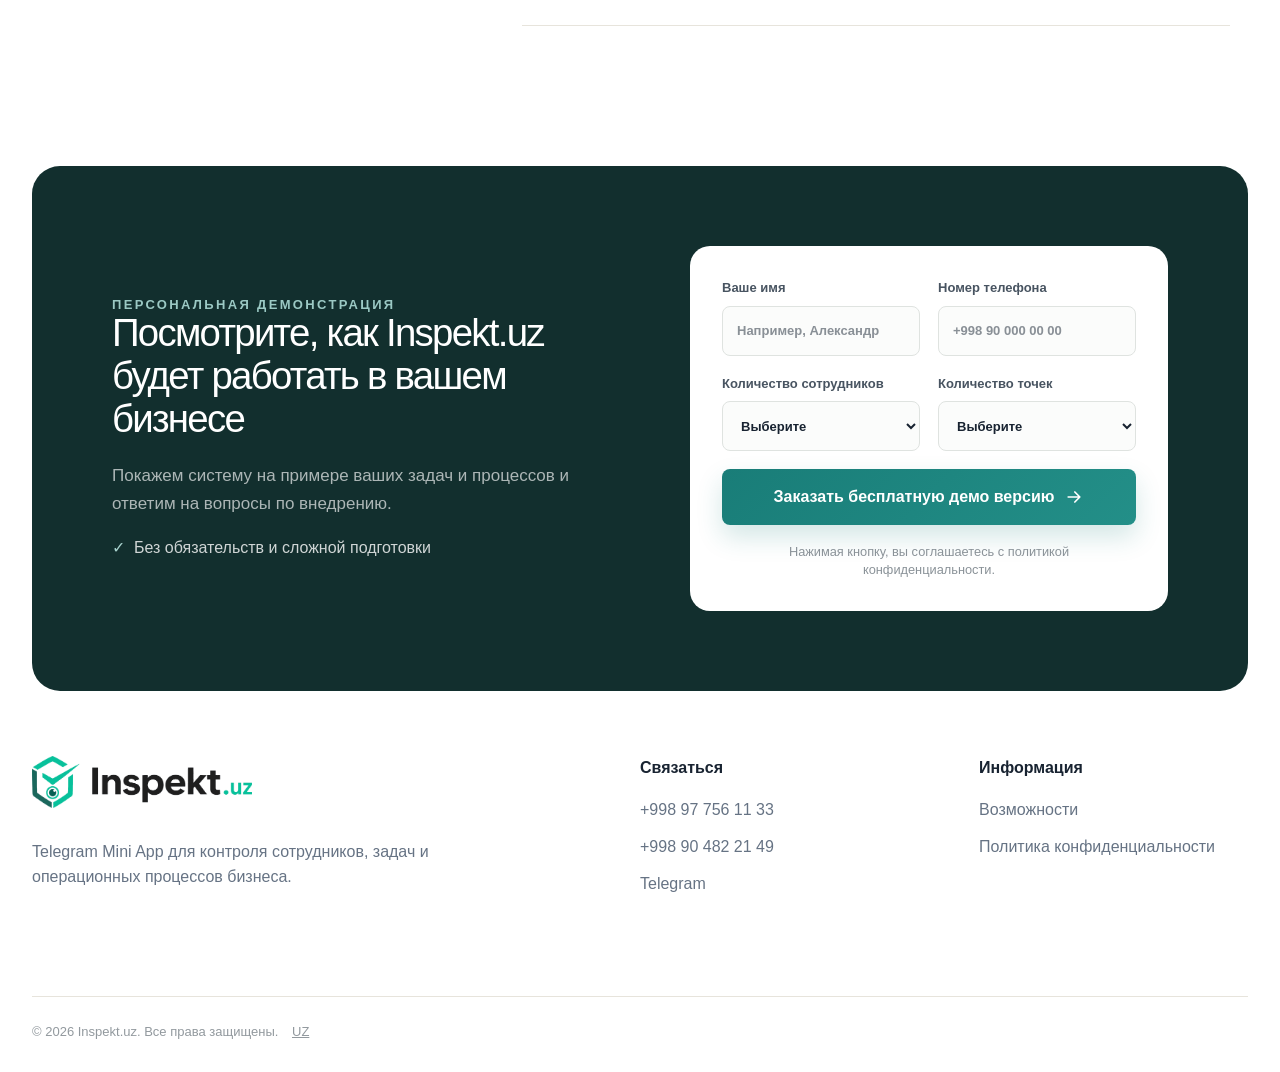
==== commit 1ee4e734: "Update index.html" ====
--- a/index.html
+++ b/index.html
@@ -68,15 +68,20 @@
 <a href="#business">Для бизнеса</a>
 </nav>
 <div class="header-actions">
-<a class="phone-link" href="tel:+998977561133" data-event="phone_click">
+<div class="phone-link">
 <span class="round-icon">
 <svg viewBox="0 0 24 24" aria-hidden="true">
 <path d="M7.2 3.5 10 8.1 8.4 9.8c1.1 2.3 3 4.2 5.3 5.3l1.7-1.6 4.6 2.8c.4.3.6.8.4 1.3-.5 1.3-1.8 2.7-3.3 2.9C10.4 21.2 2.8 13.6 3.5 6.9c.2-1.5 1.6-2.8 2.9-3.3.3-.2.6-.2.8-.1Z">
 </path>
 </svg>
-</span>+998 97 756 11 33</a>
+</span>
+<span style="display:flex;flex-direction:column;line-height:1.3;">
+<a href="tel:+998977561133" data-event="phone_click" style="color:inherit;text-decoration:none;">+998 97 756 11 33</a>
+<a href="tel:+998904822149" data-event="phone_click" style="color:inherit;text-decoration:none;">+998 90 482 21 49</a>
+</span>
+</div>
 <a class="button button-outline button-small" href="#contact">Связаться</a>
-<button type="button" class="button button-outline button-small lang-toggle-btn" onclick="toggleSiteLang()" aria-label="Tilni almashtirish" style="min-width:52px;padding:0 16px;">UZ</button>
+<button type="button" class="lang-toggle-btn" onclick="toggleSiteLang()" aria-label="Tilni almashtirish" style="border:1px solid #254055;border-radius:8px;background:#fff;color:#182331;font-weight:750;font-size:14px;min-height:41px;min-width:52px;padding:0 16px;cursor:pointer;white-space:nowrap;flex-shrink:0;">UZ</button>
 </div>
 </header>
 <section class="hero" id="top">
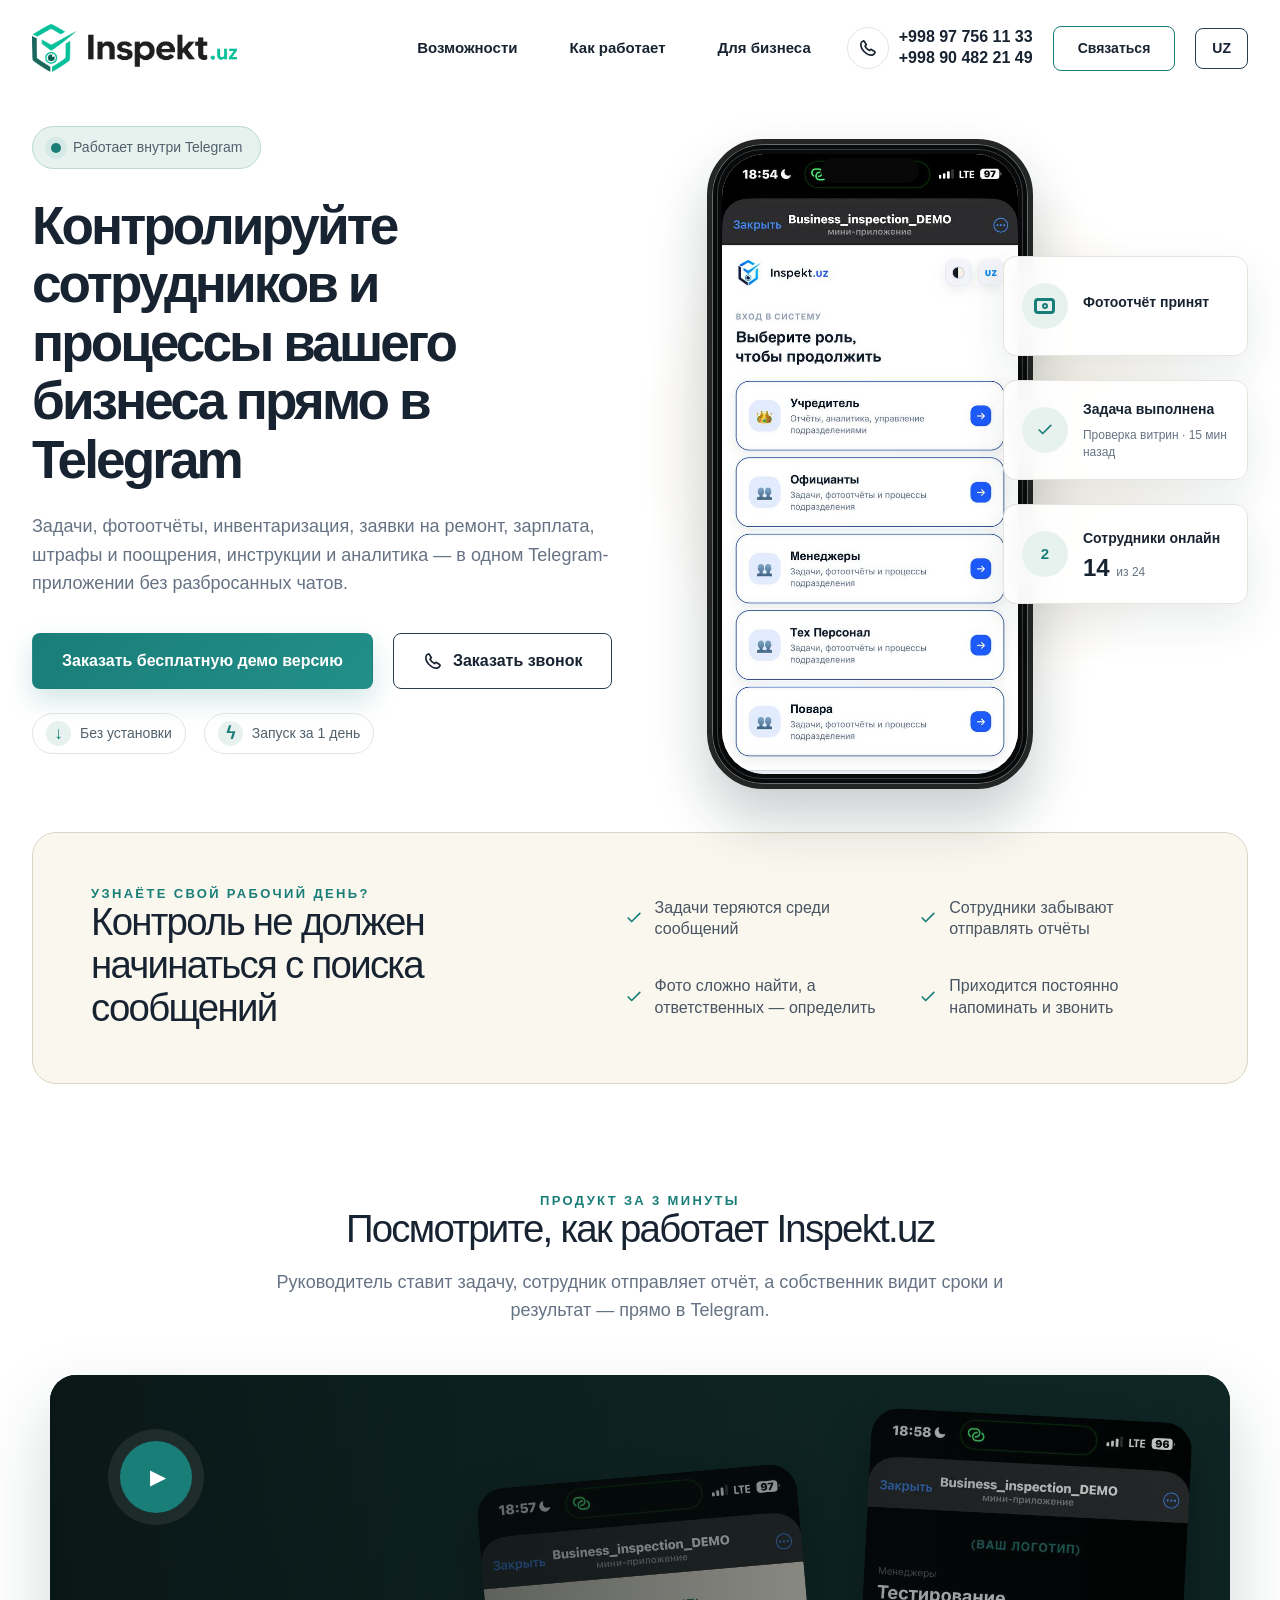
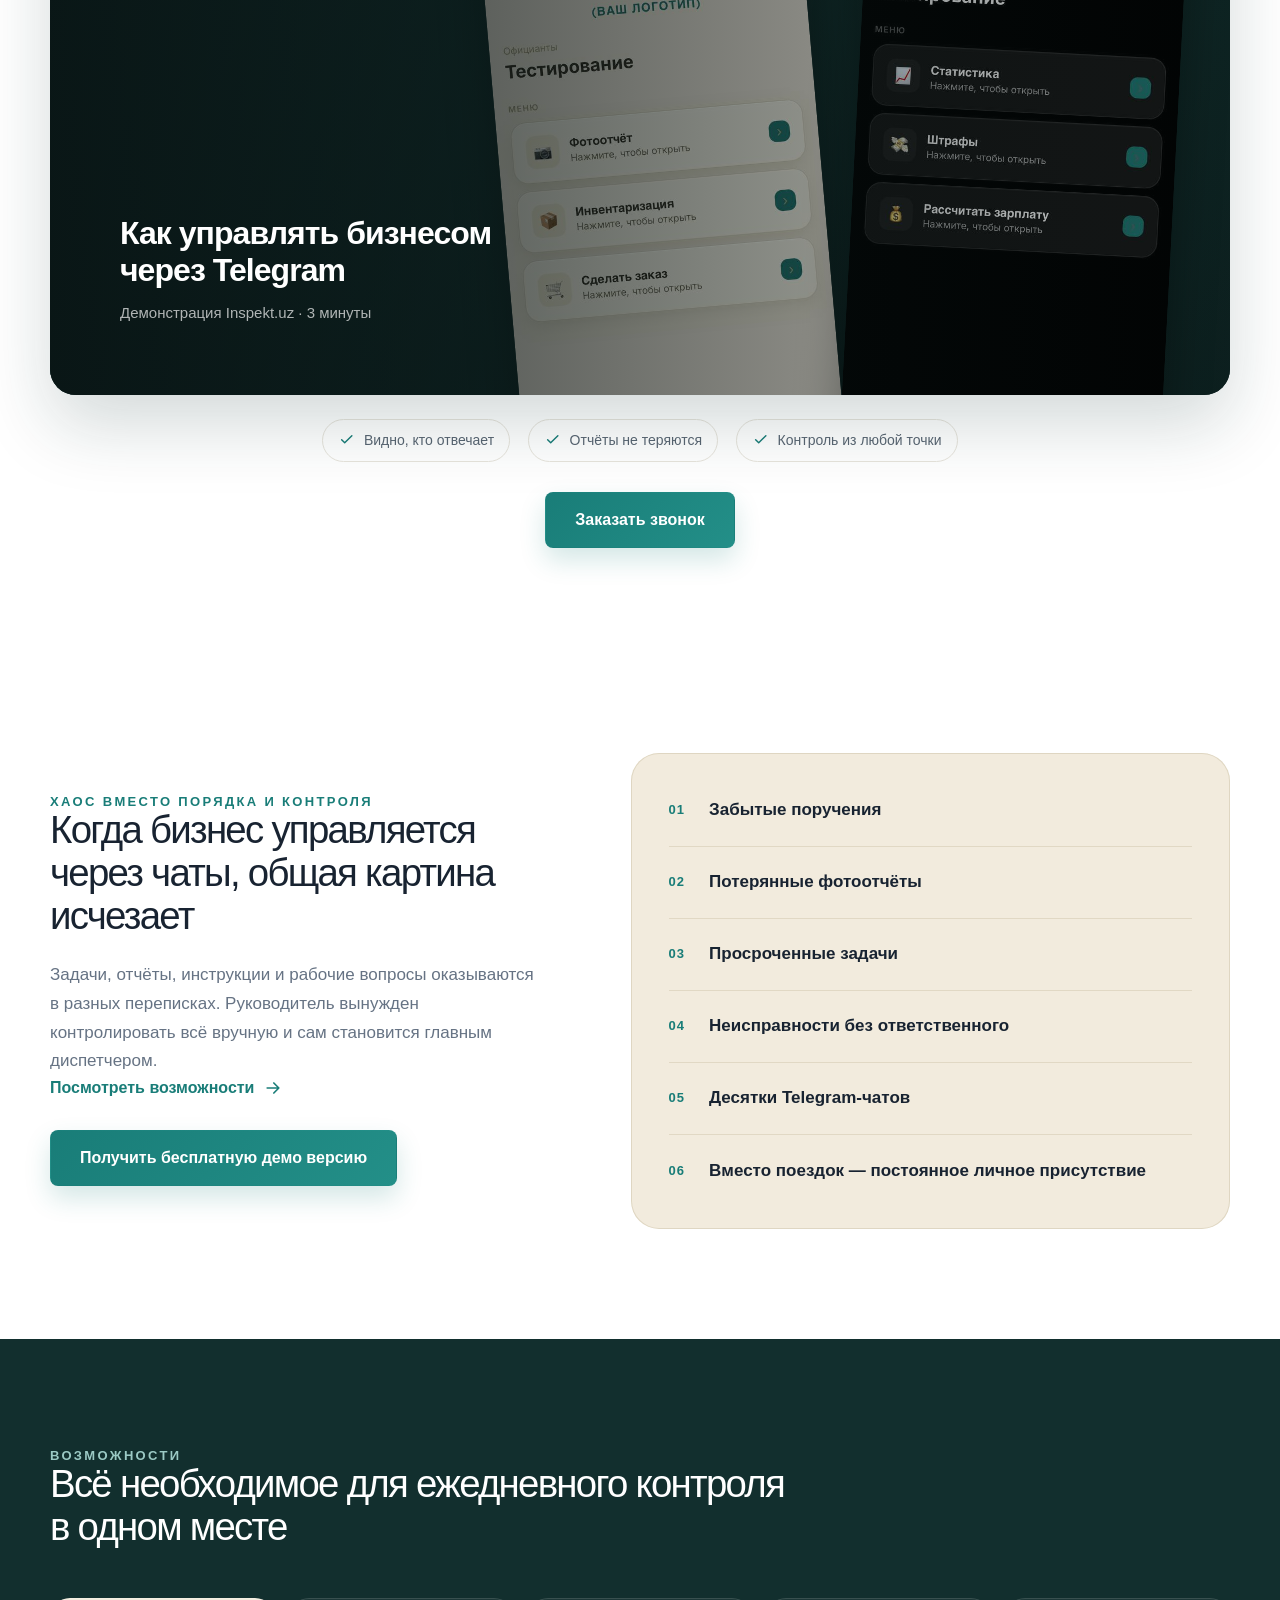
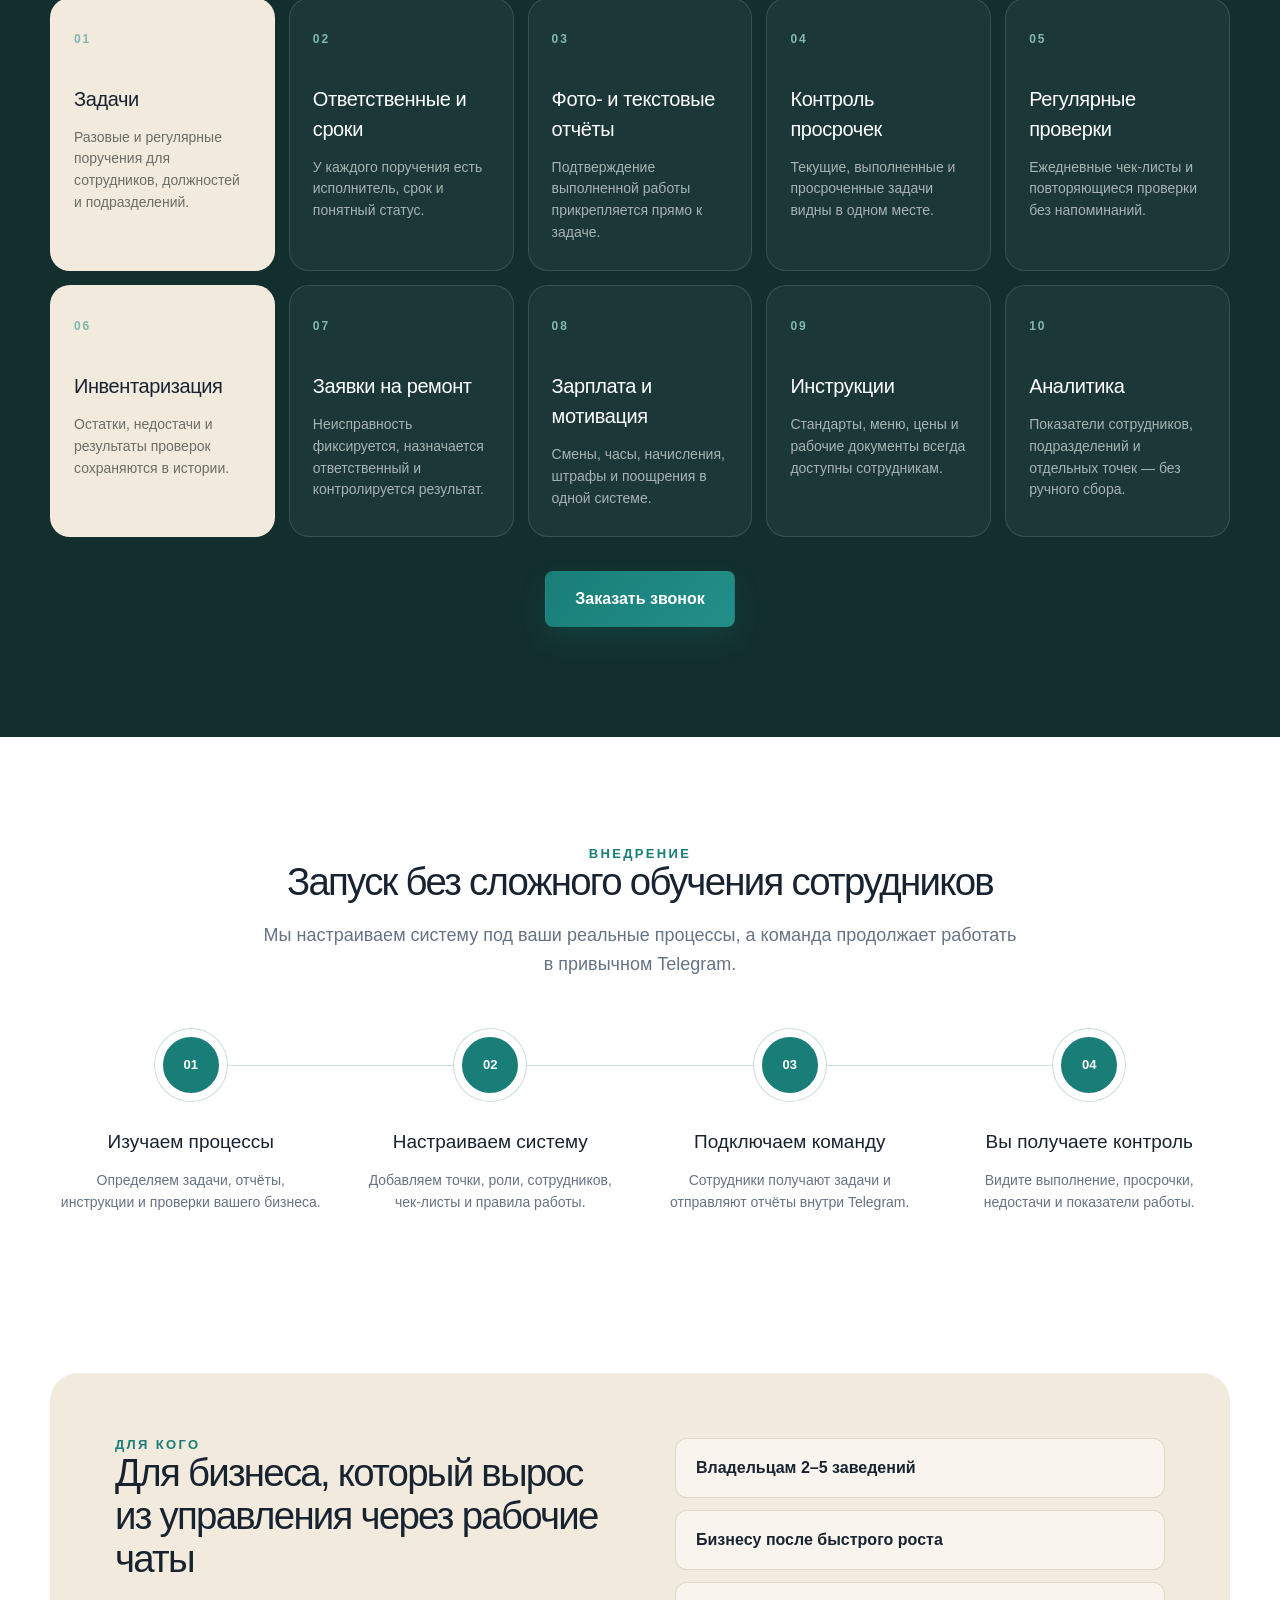
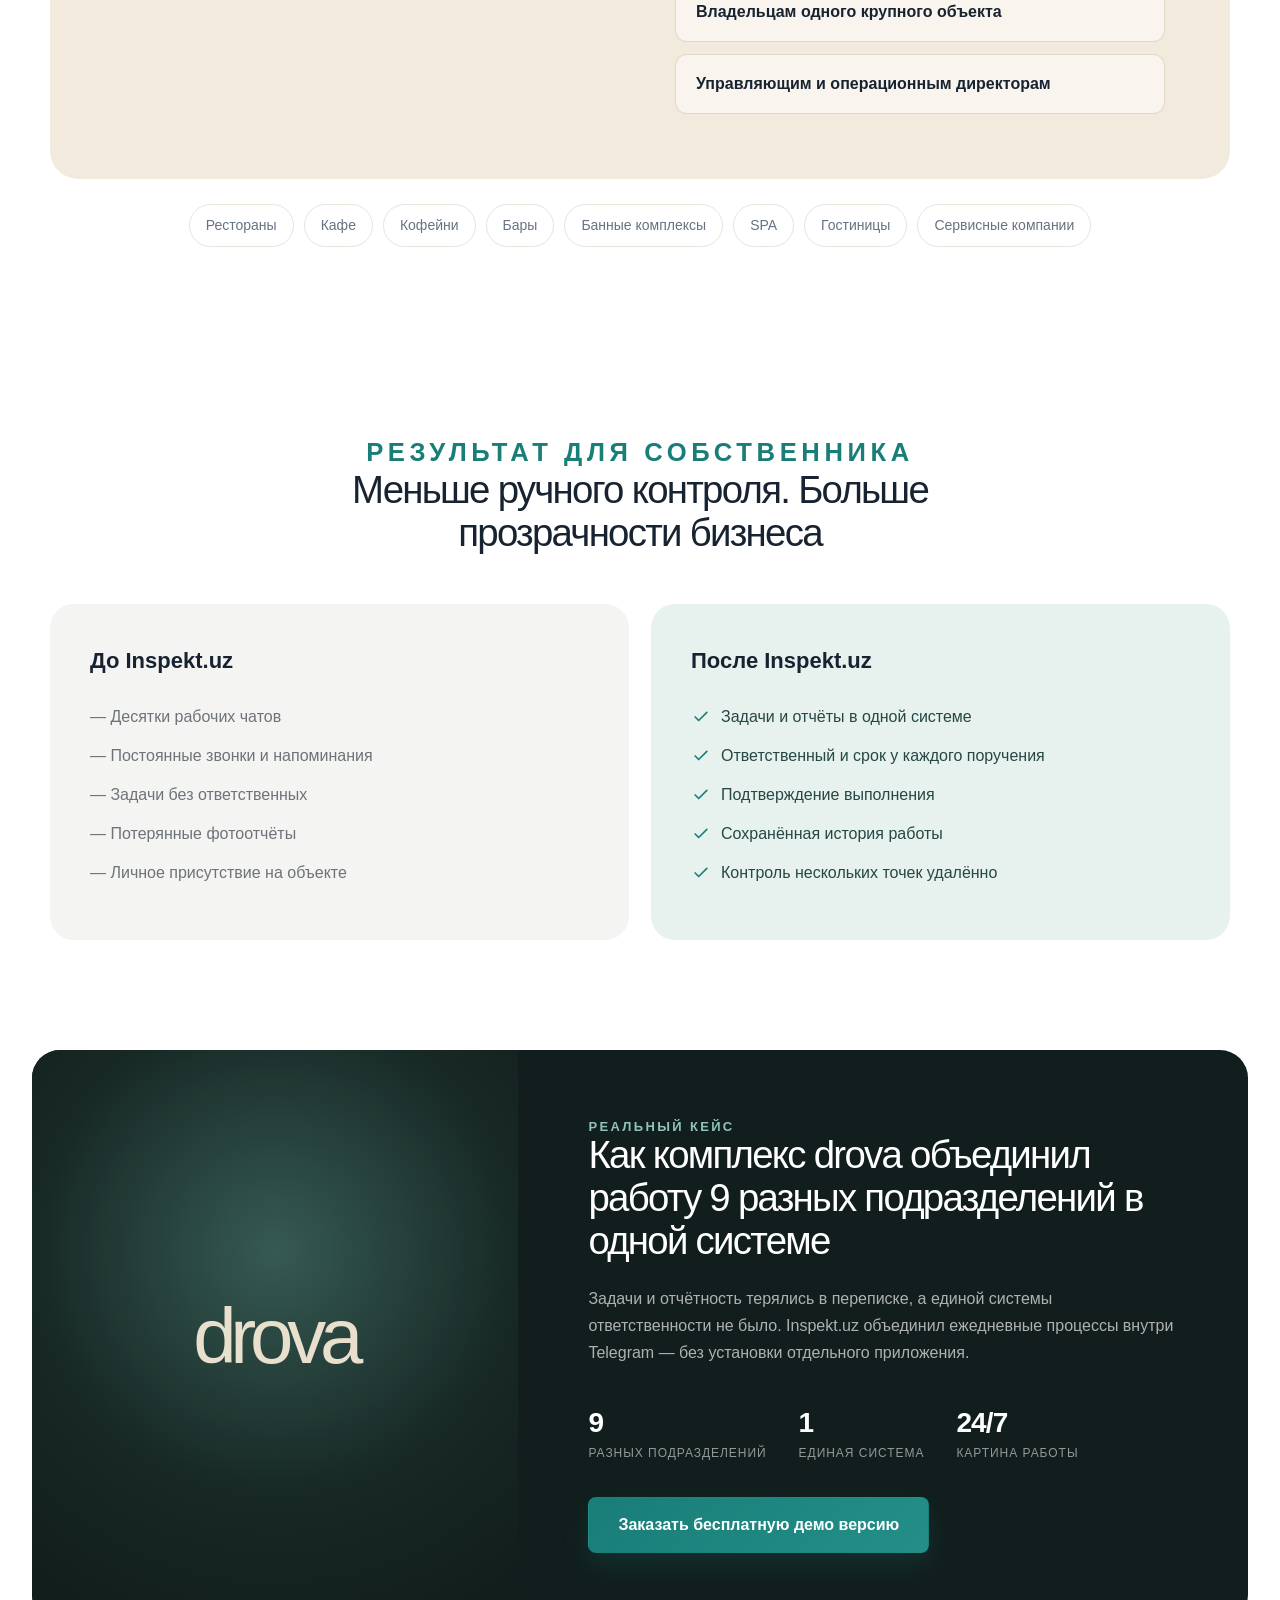
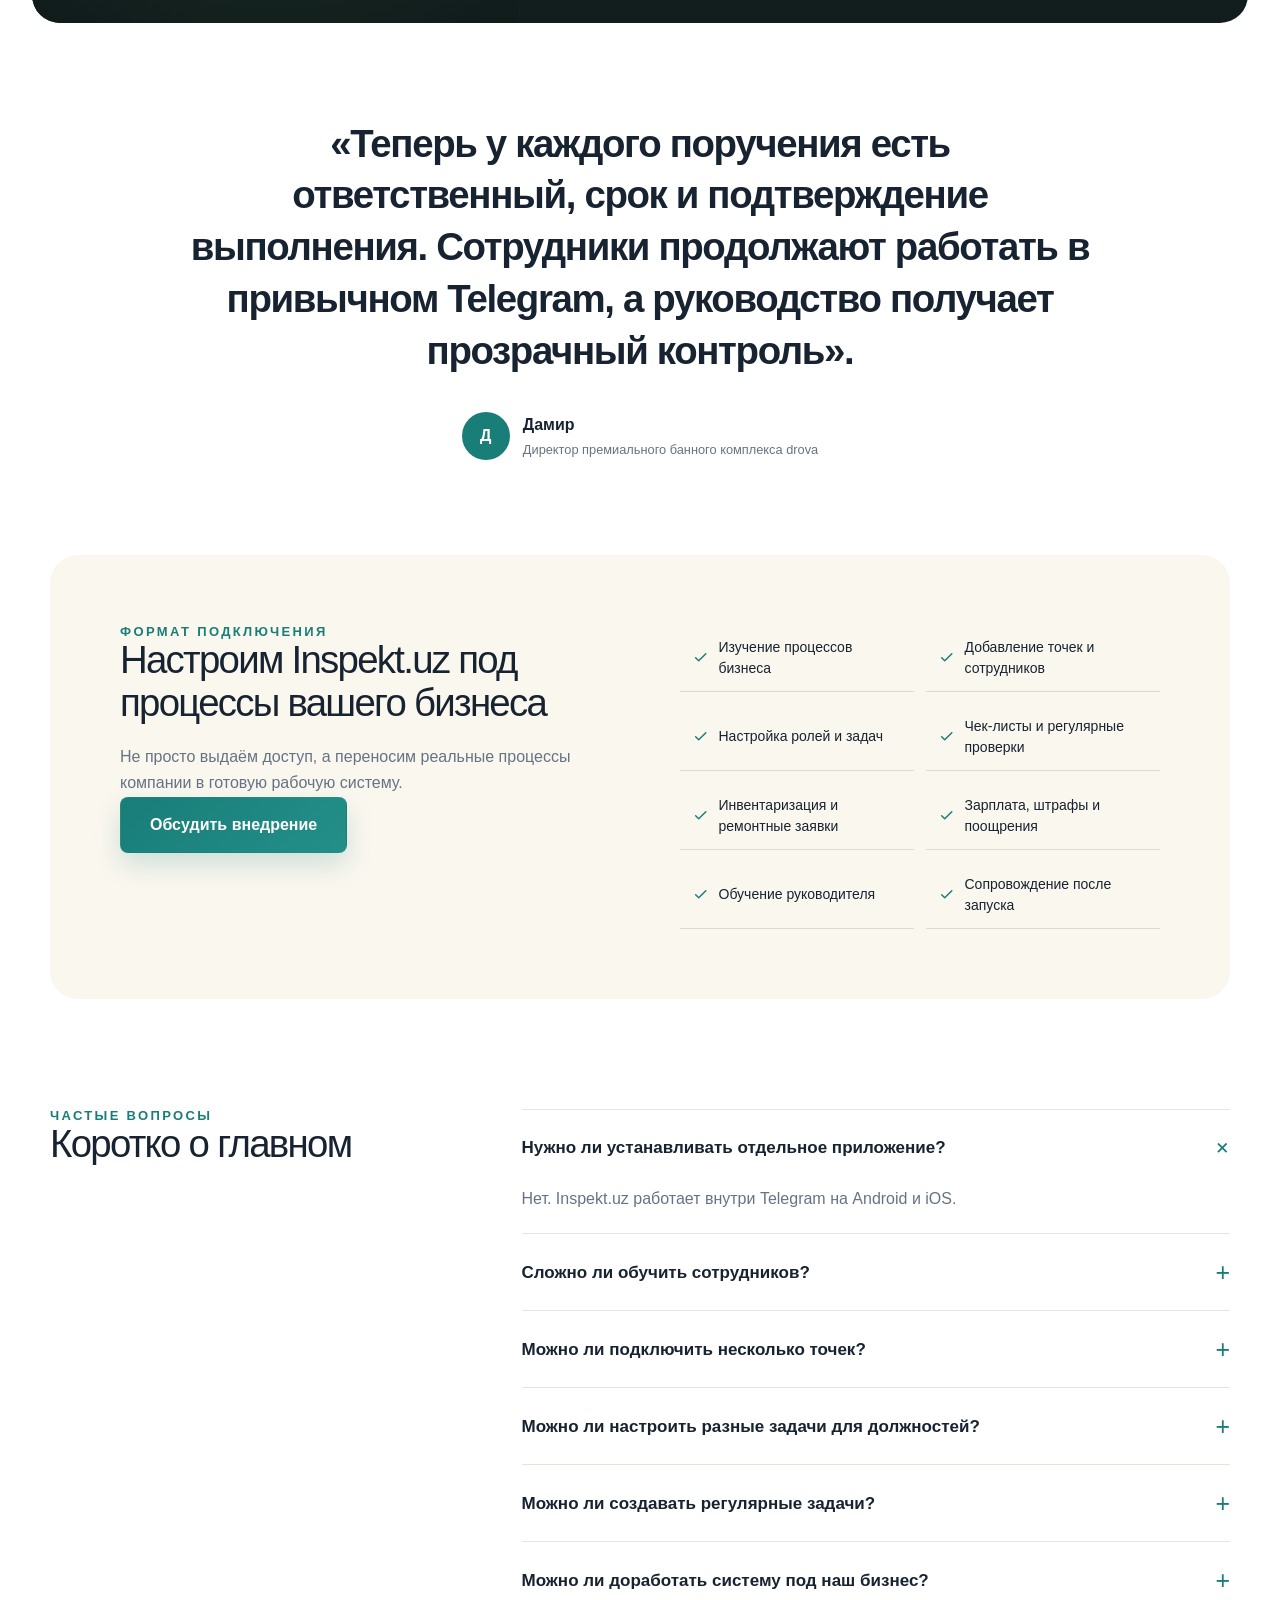
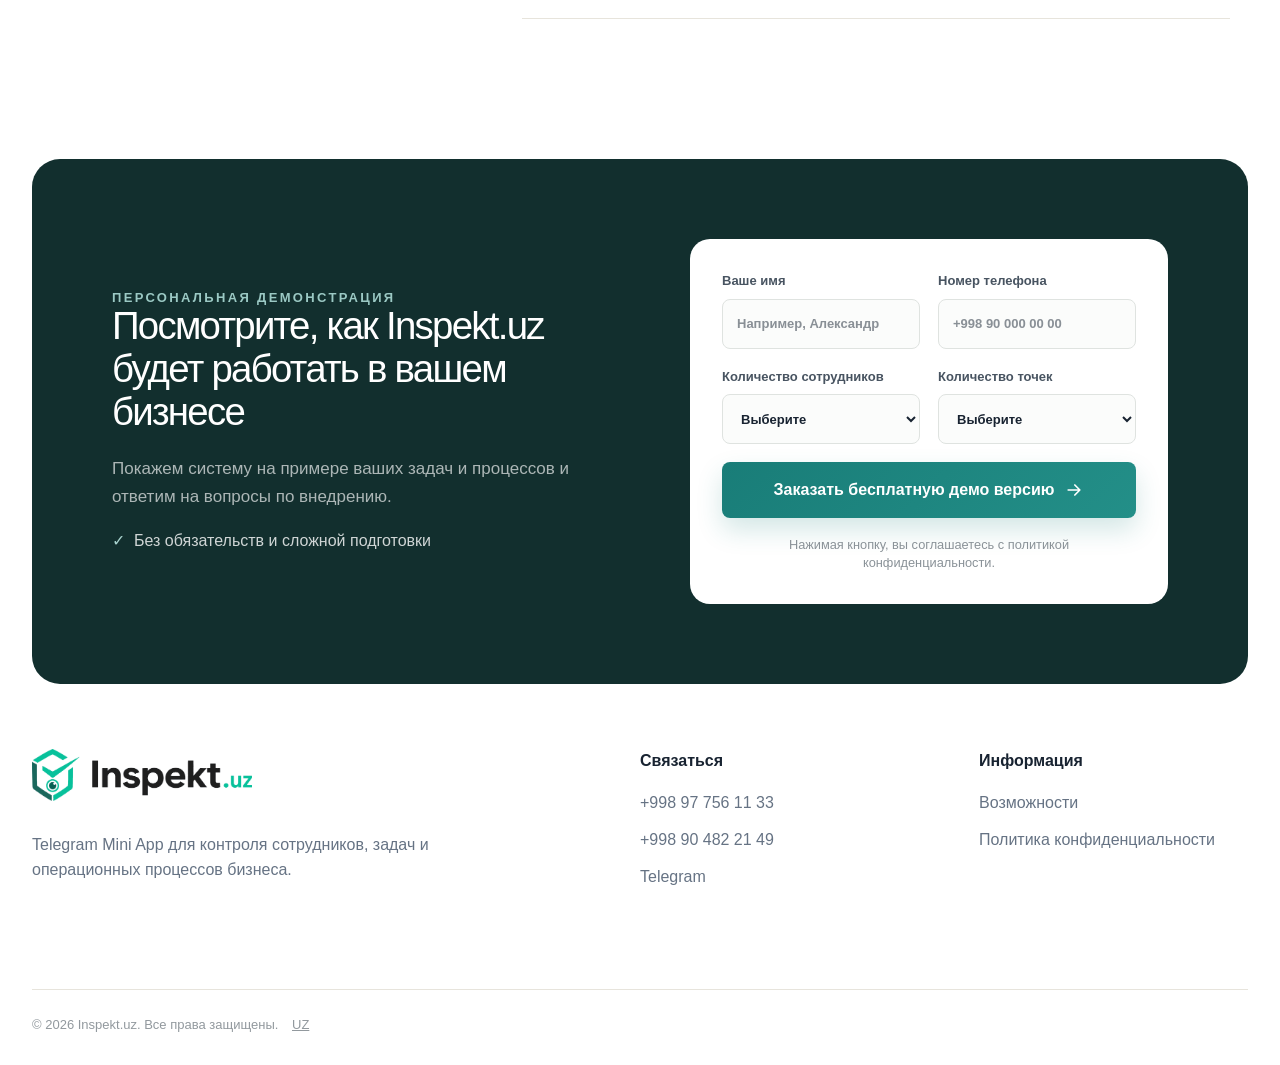
==== commit 3f0cbf2a: "Update index.html" ====
--- a/index.html
+++ b/index.html
@@ -1,6 +1,7 @@
 <!doctype html>
 <html lang="ru">
 <head>
+<meta charset="utf-8"/>
 <!-- Google tag (gtag.js) -->
 <script async src="https://www.googletagmanager.com/gtag/js?id=G-EM5S55DJ59"></script>
 <script>
@@ -10,7 +11,20 @@
   gtag('config', 'G-EM5S55DJ59');
 </script>
 
-<meta charset="utf-8"/>
+<!-- Yandex.Metrika counter -->
+<script type="text/javascript">
+    (function(m,e,t,r,i,k,a){
+        m[i]=m[i]||function(){(m[i].a=m[i].a||[]).push(arguments)};
+        m[i].l=1*new Date();
+        for (var j = 0; j < document.scripts.length; j++) {if (document.scripts[j].src === r) { return; }}
+        k=e.createElement(t),a=e.getElementsByTagName(t)[0],k.async=1,k.src=r,a.parentNode.insertBefore(k,a)
+    })(window, document,'script','https://mc.yandex.ru/metrika/tag.js?id=111801217', 'ym');
+
+    ym(111801217, 'init', {ssr:true, webvisor:true, clickmap:true, ecommerce:"dataLayer", referrer: document.referrer, url: location.href, accurateTrackBounce:true, trackLinks:true});
+</script>
+<noscript><div><img src="https://mc.yandex.ru/watch/111801217" style="position:absolute; left:-9999px;" alt="" /></div></noscript>
+<!-- /Yandex.Metrika counter -->
+
 <meta name="viewport" content="width=device-width,initial-scale=1"/>
 <link rel="preload" as="image" href="[data-uri]"/>
 <link rel="preload" as="image" href="[data-uri]"/>
@@ -181,7 +195,7 @@
 <h2>Посмотрите, как работает Inspekt.uz</h2>
 <p>Руководитель ставит задачу, сотрудник отправляет отчёт, а собственник видит сроки и результат — прямо в Telegram.</p>
 </div>
-<button class="video-cover" type="button" data-event="video_start" aria-label="Запустить демонстрационное видео">
+<div class="video-cover" id="video-cover" data-event="video_start" role="button" tabindex="0" aria-label="Запустить демонстрационное видео">
 <div class="video-screen">
 <img src="[data-uri]" alt=""/>
 <img src="[data-uri]" alt=""/>
@@ -191,7 +205,9 @@
 <b>Как управлять бизнесом через Telegram</b>
 <small>Демонстрация Inspekt.uz · 3 минуты</small>
 </span>
-</button>
+<div id="yt-player-wrap" style="position:absolute;inset:0;display:none;z-index:5;background:#000;border-radius:26px;overflow:hidden"><div id="yt-player-mount" style="width:100%;height:100%"></div></div>
+<button type="button" id="video-mute-btn" aria-label="Включить звук" style="display:none;position:absolute;bottom:20px;right:20px;z-index:6;background:#ffffffee;color:#182331;border:0;border-radius:50%;width:48px;height:48px;font-size:20px;cursor:pointer;align-items:center;justify-content:center;">🔇</button>
+</div>
 <div class="result-pills">
 <span>
 <svg viewBox="0 0 24 24" aria-hidden="true">
@@ -607,38 +623,142 @@
     fetch('/api/capi', {
       method: 'POST',
       headers: {'Content-Type': 'application/json'},
-      body: JSON.stringify({ event_name: 'Lead', event_id: eventId })
+      body: JSON.stringify({ event_name: 'Lead', event_id: eventId }),
+      keepalive: true
     }).catch(function(){});
 
     fetch('/api/lead', {
       method: 'POST',
       headers: {'Content-Type': 'application/json'},
-      body: JSON.stringify(payload)
+      body: JSON.stringify(payload),
+      keepalive: true
     }).catch(function(){});
 
-    f.innerHTML = '<div style="grid-column:1/-1;text-align:center;padding:60px 10px">' +
-      '<img src="[data-uri]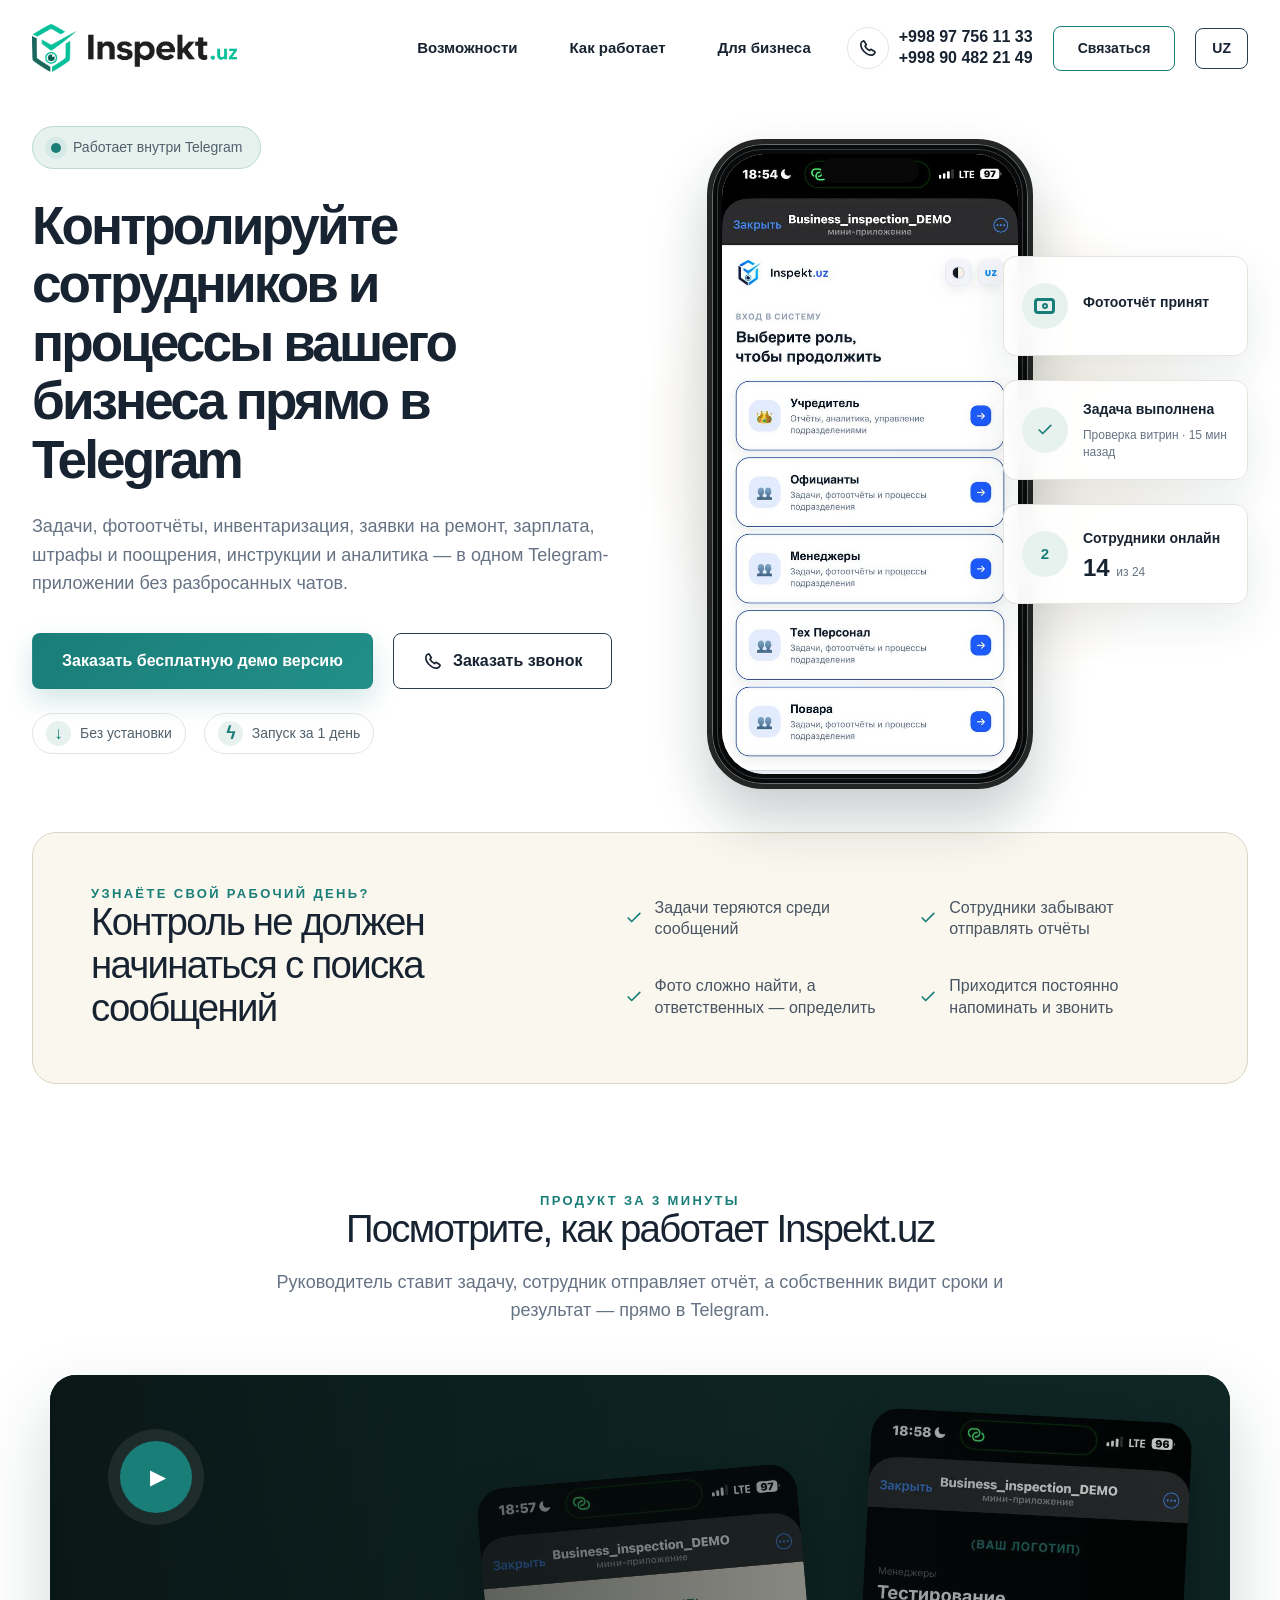
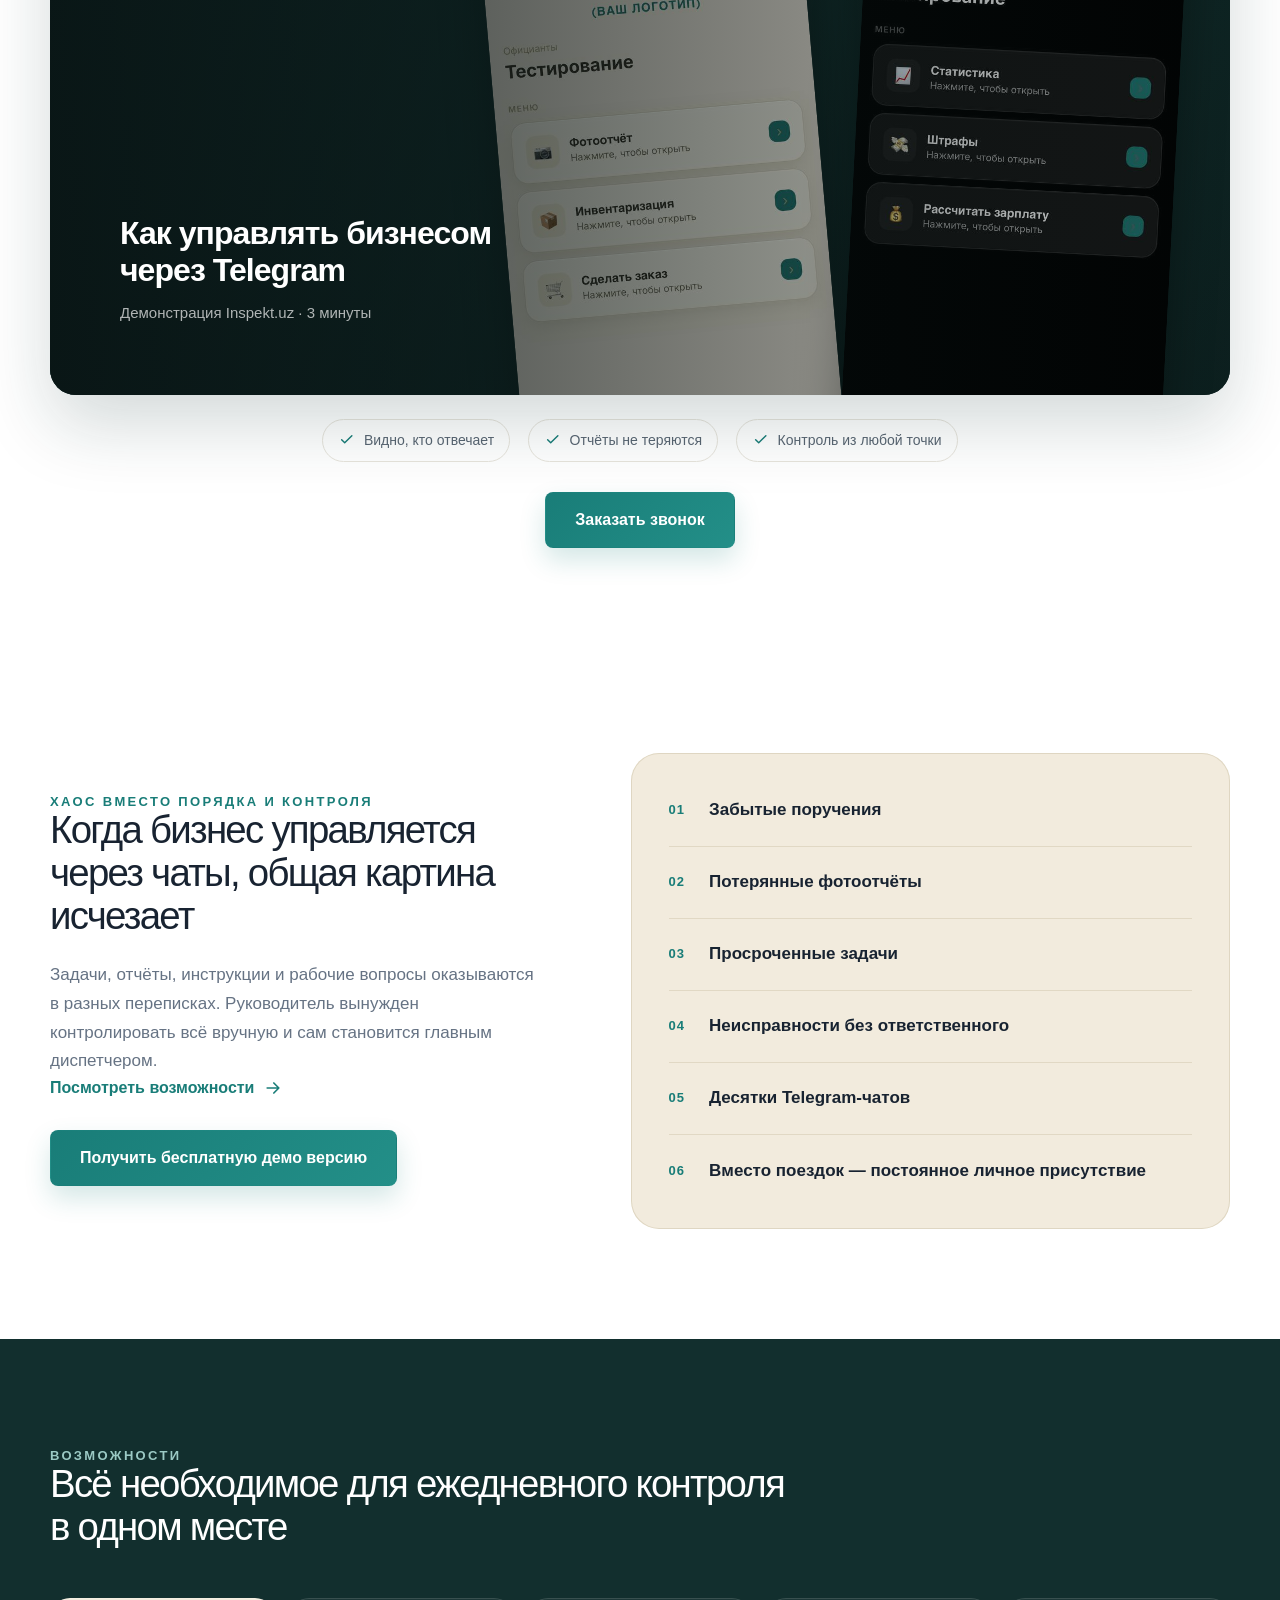
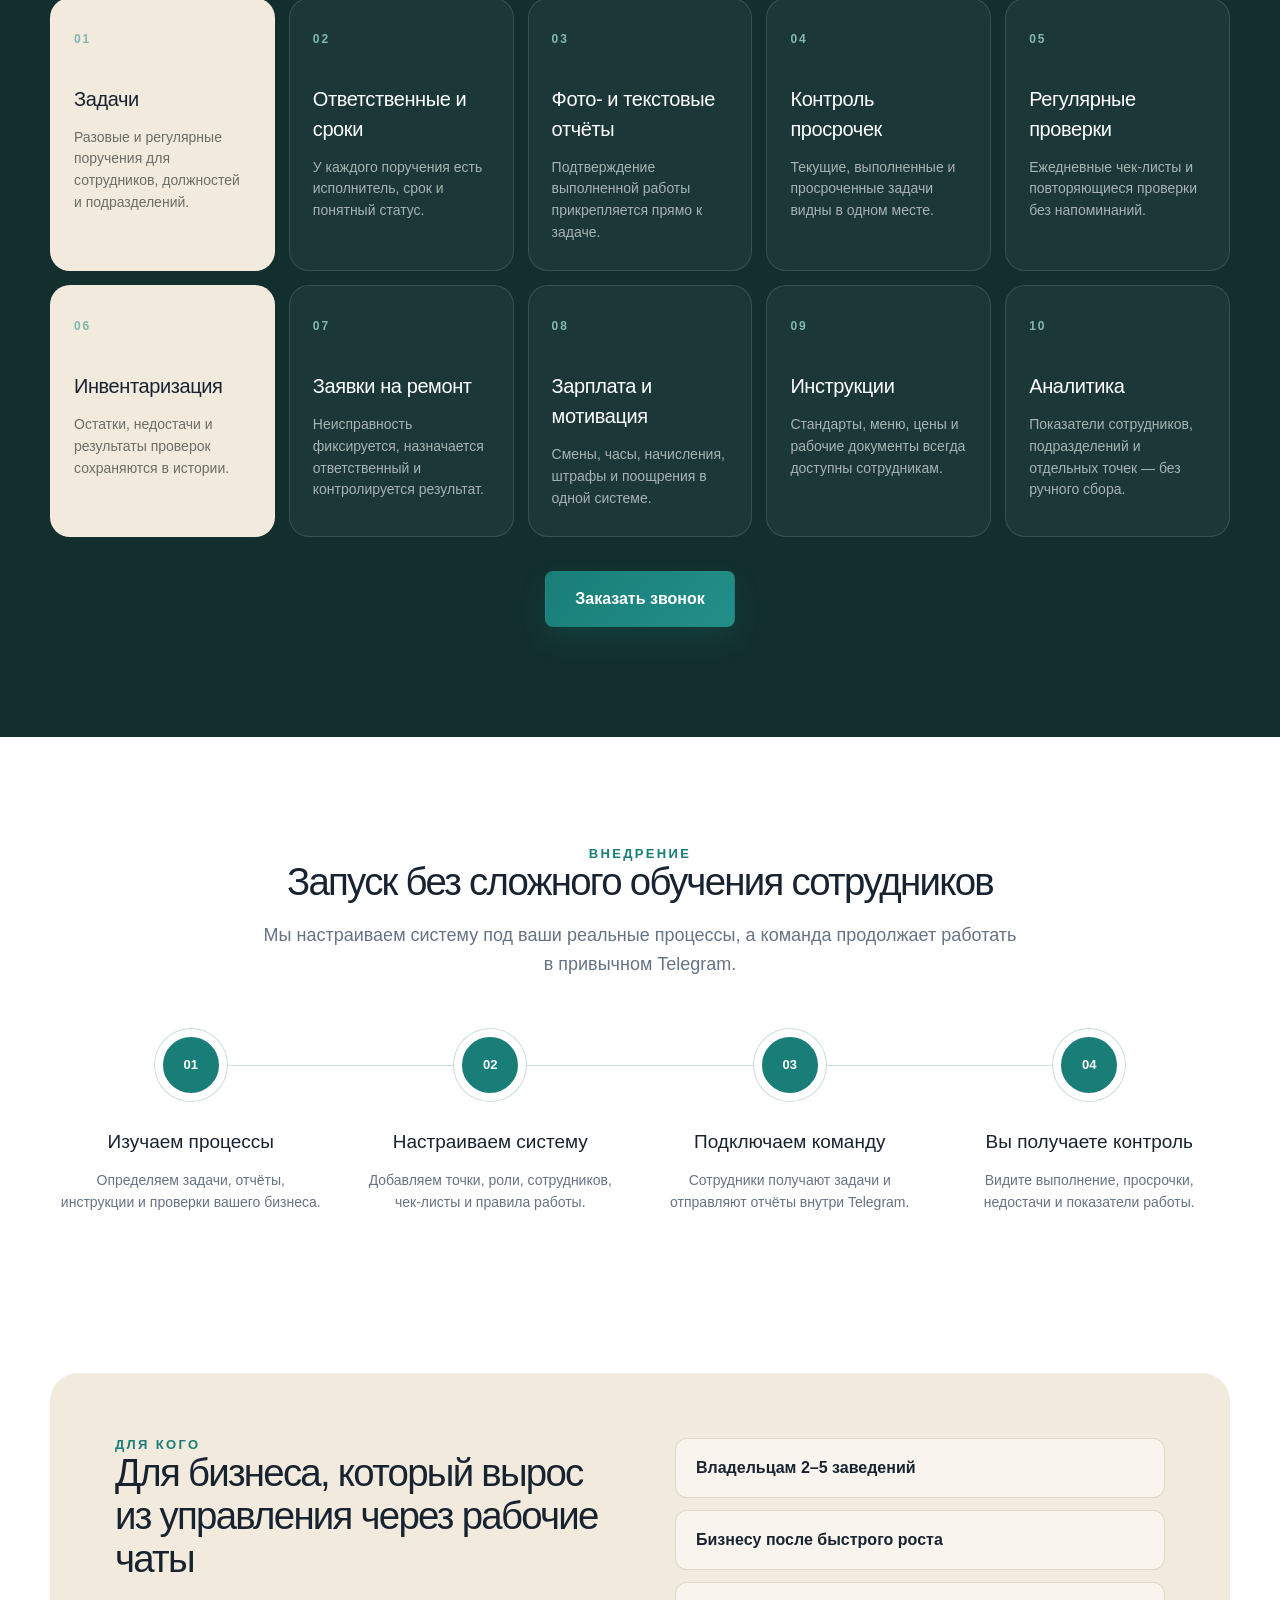
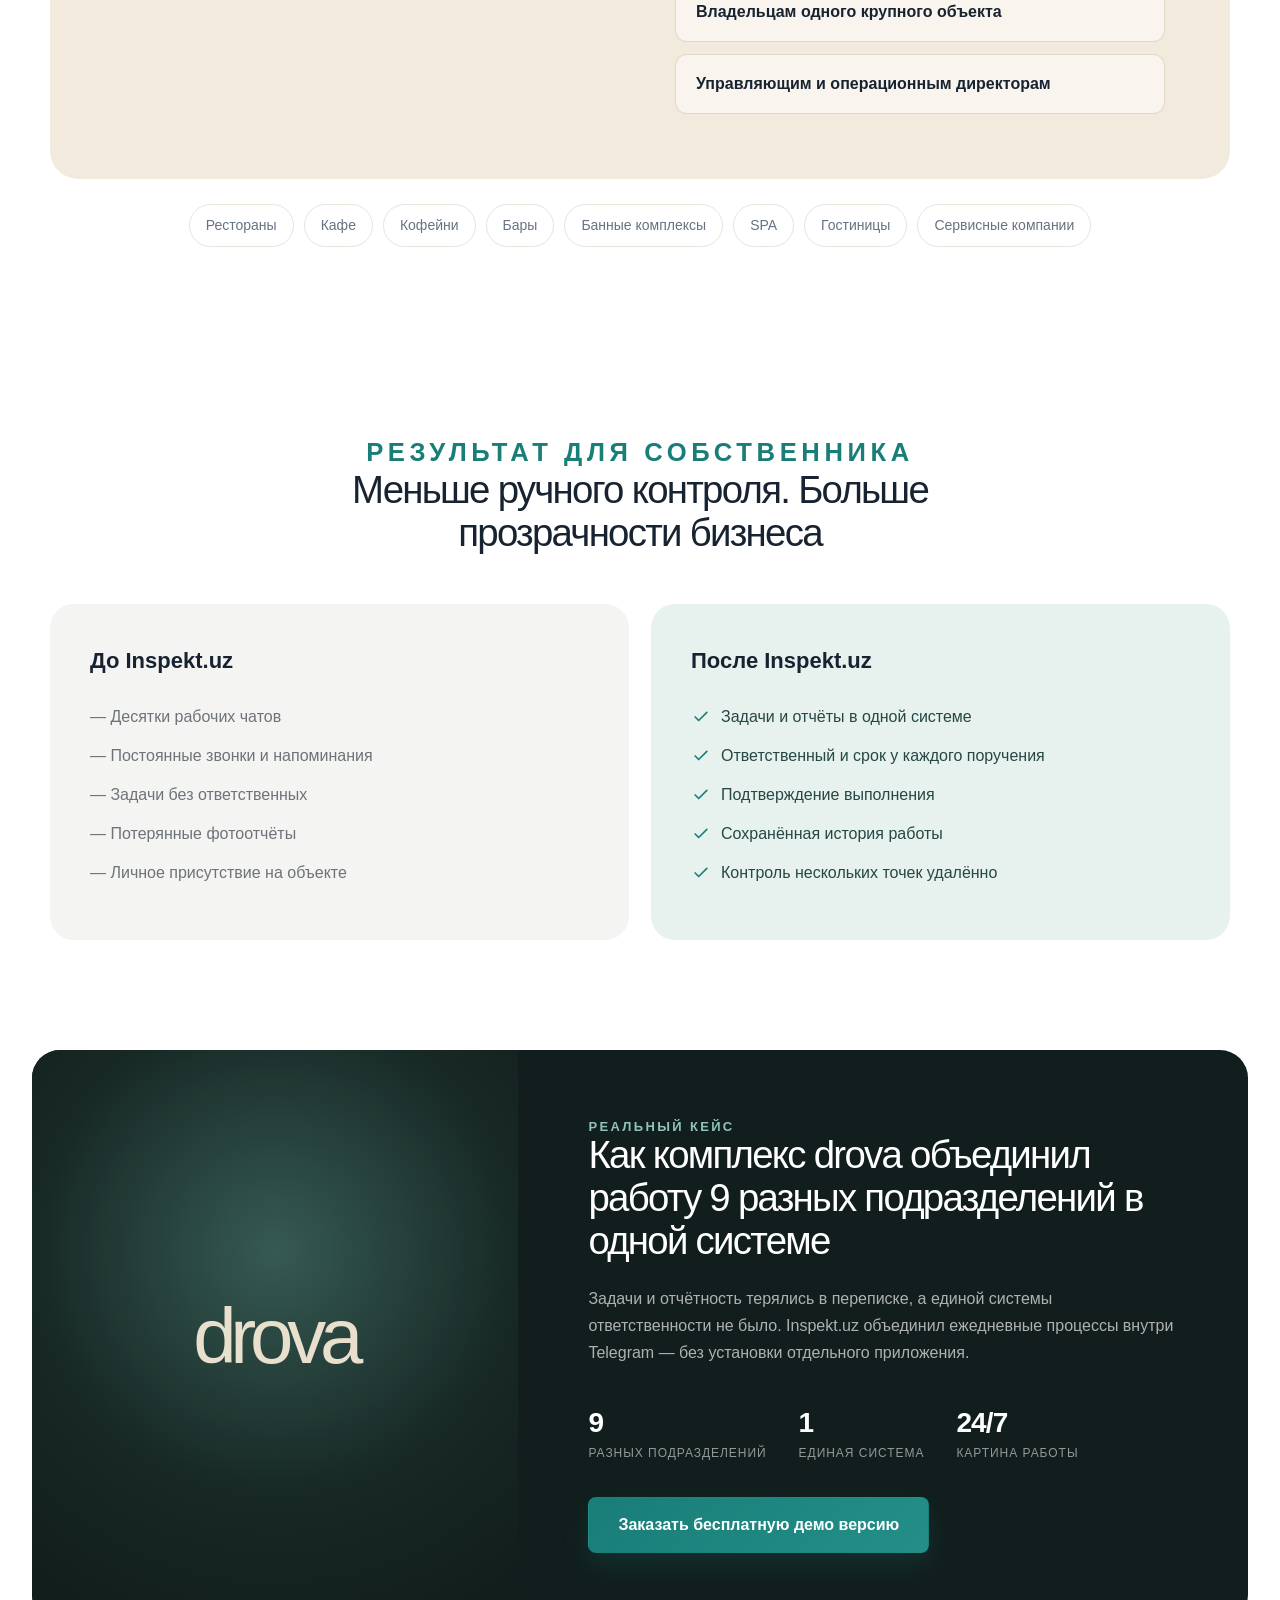
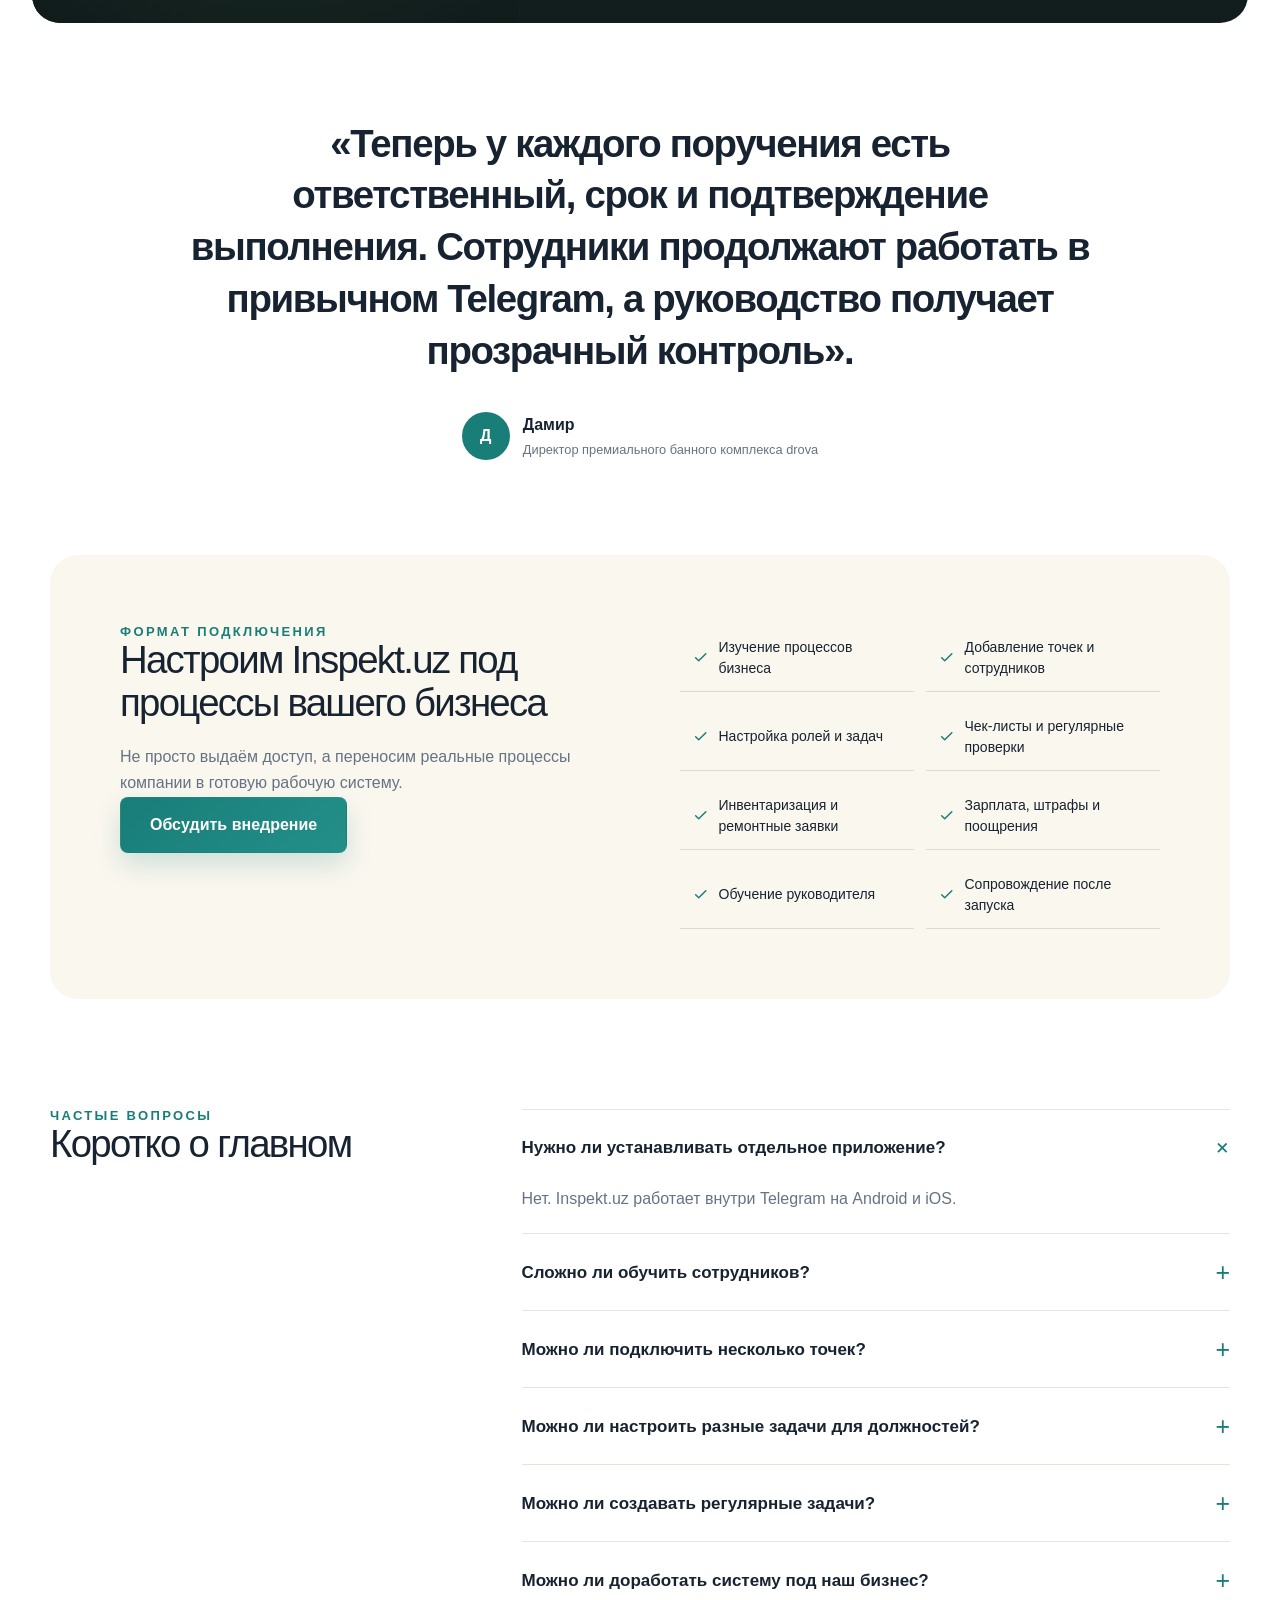
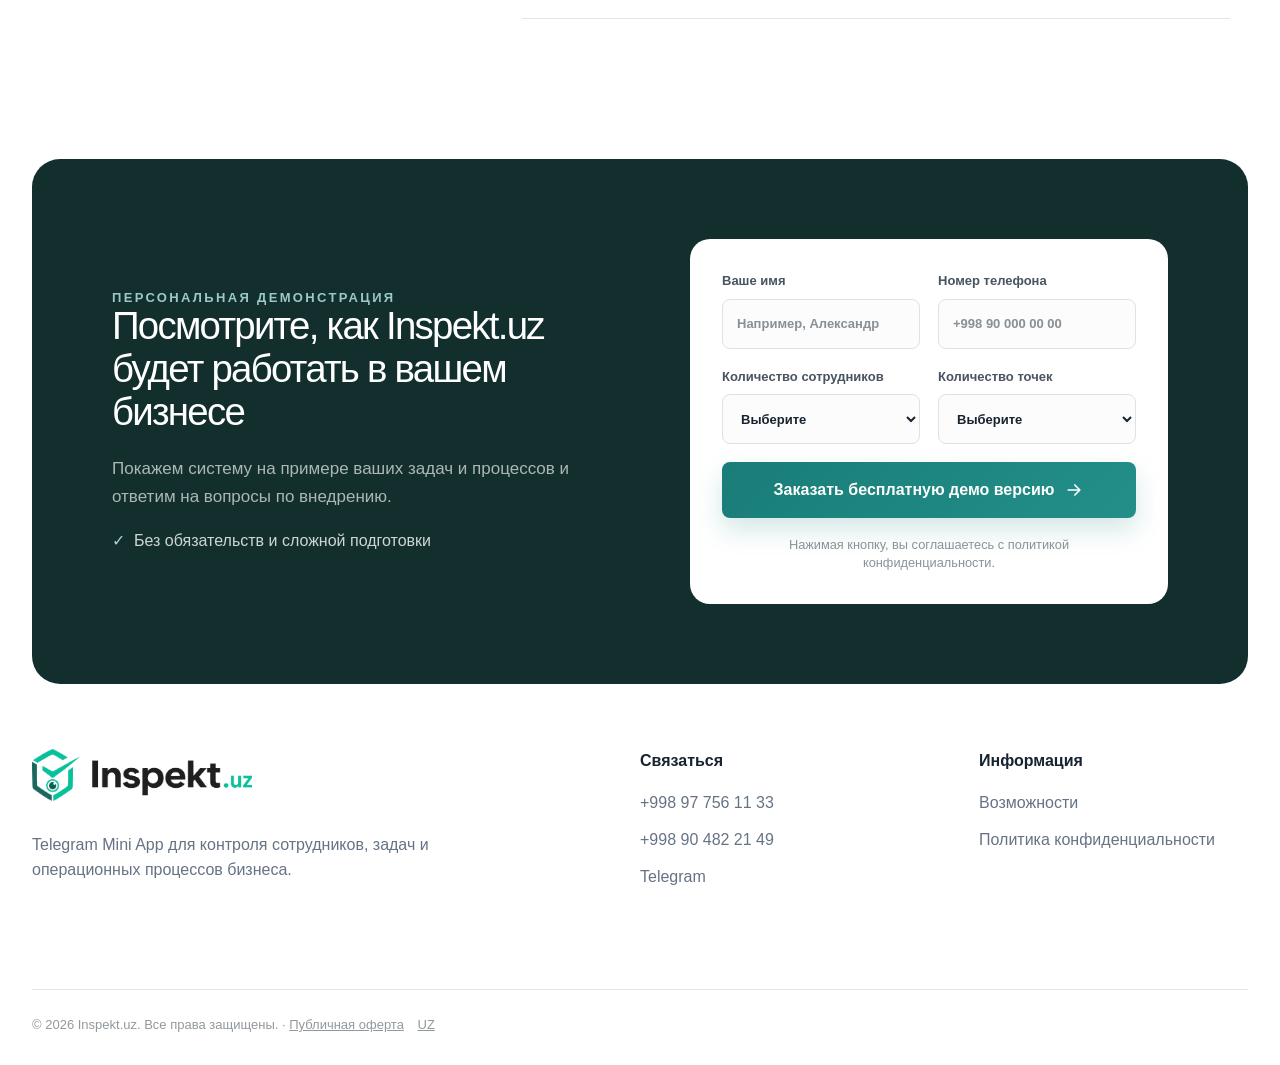
==== commit b16547d0: "Update index.html" ====
--- a/index.html
+++ b/index.html
@@ -598,7 +598,7 @@
 <a href="#features">Возможности</a>
 <a href="#contact">Политика конфиденциальности</a>
 </div>
-<p class="copyright">© 2026 Inspekt.uz. Все права защищены. <button type="button" class="lang-toggle-btn" onclick="toggleSiteLang()" aria-label="Tilni almashtirish" style="background:none;border:none;color:inherit;text-decoration:underline;cursor:pointer;font:inherit;padding:0;margin-left:10px;">UZ</button></p>
+<p class="copyright">© 2026 Inspekt.uz. Все права защищены. · <a href="oferta.html" style="color:inherit;text-decoration:underline">Публичная оферта</a> <button type="button" class="lang-toggle-btn" onclick="toggleSiteLang()" aria-label="Tilni almashtirish" style="background:none;border:none;color:inherit;text-decoration:underline;cursor:pointer;font:inherit;padding:0;margin-left:10px;">UZ</button></p>
 </footer>
 </main>
 <!--$-->
